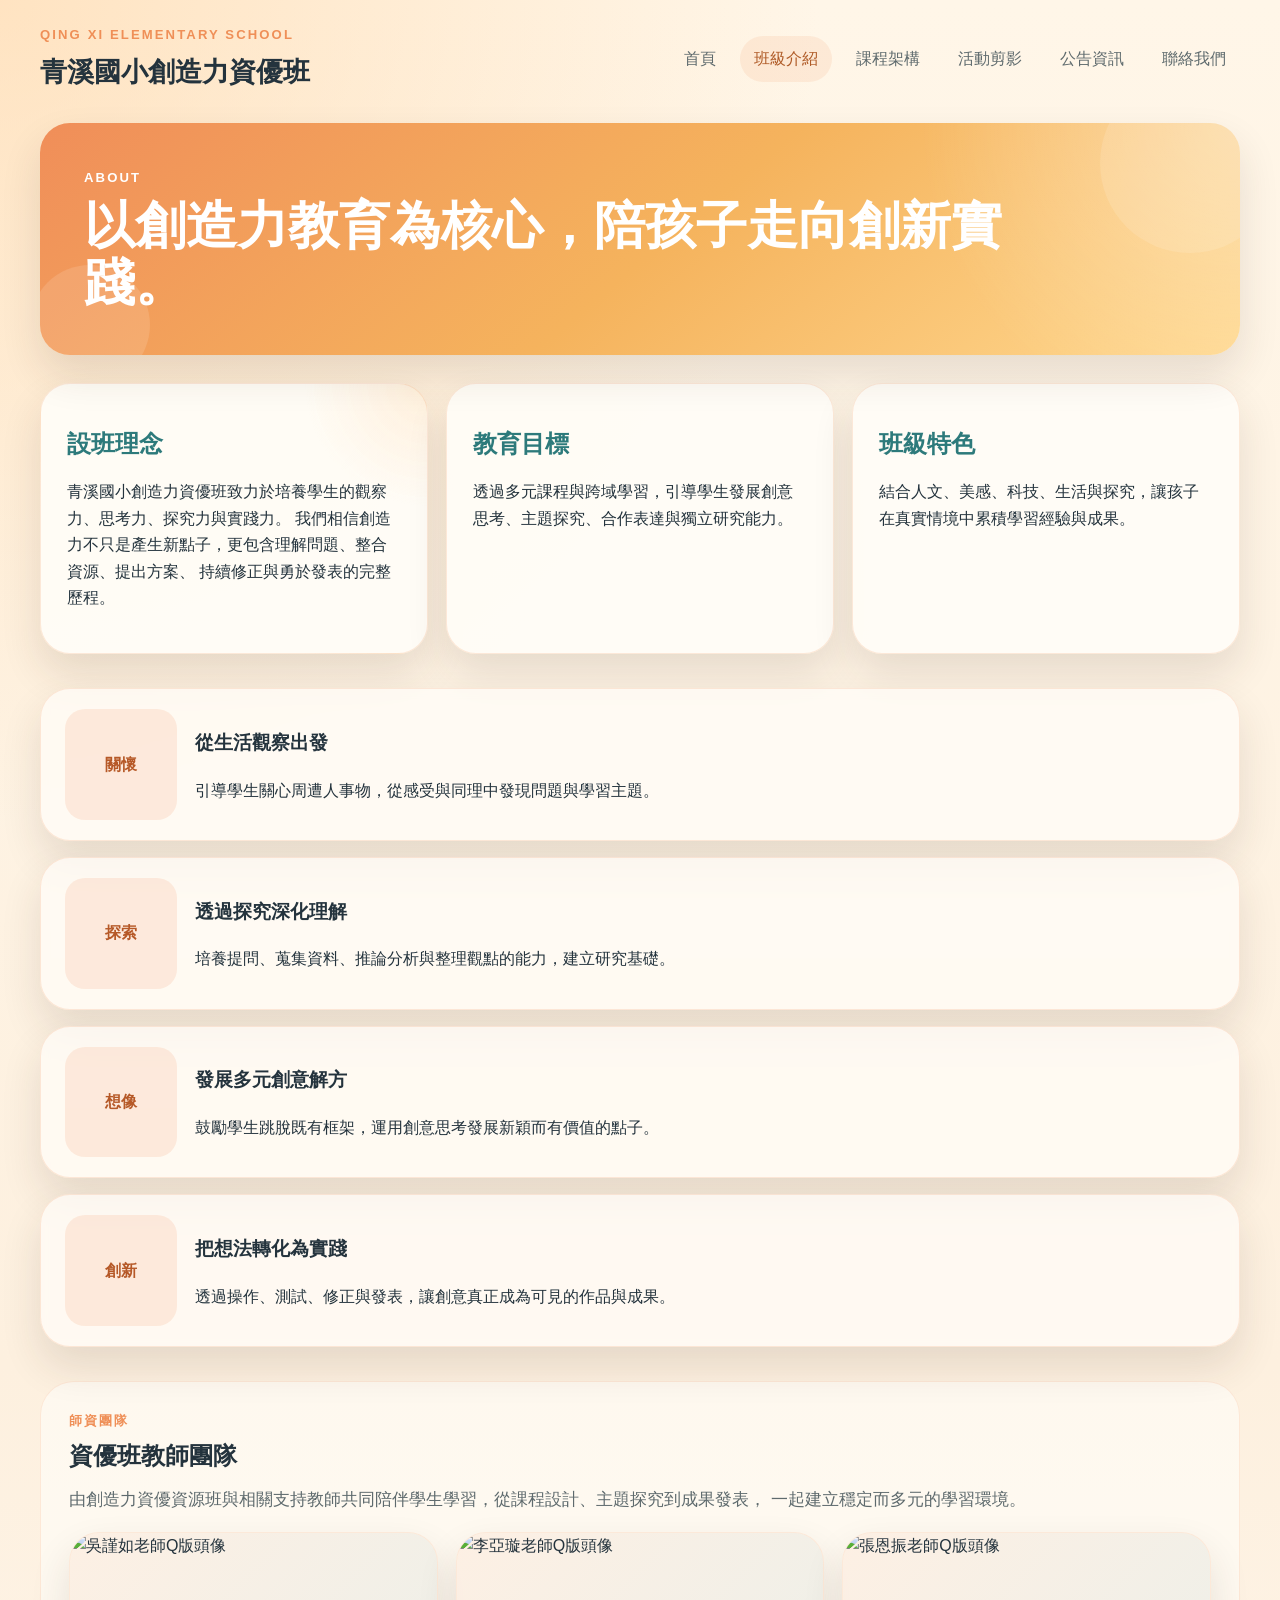
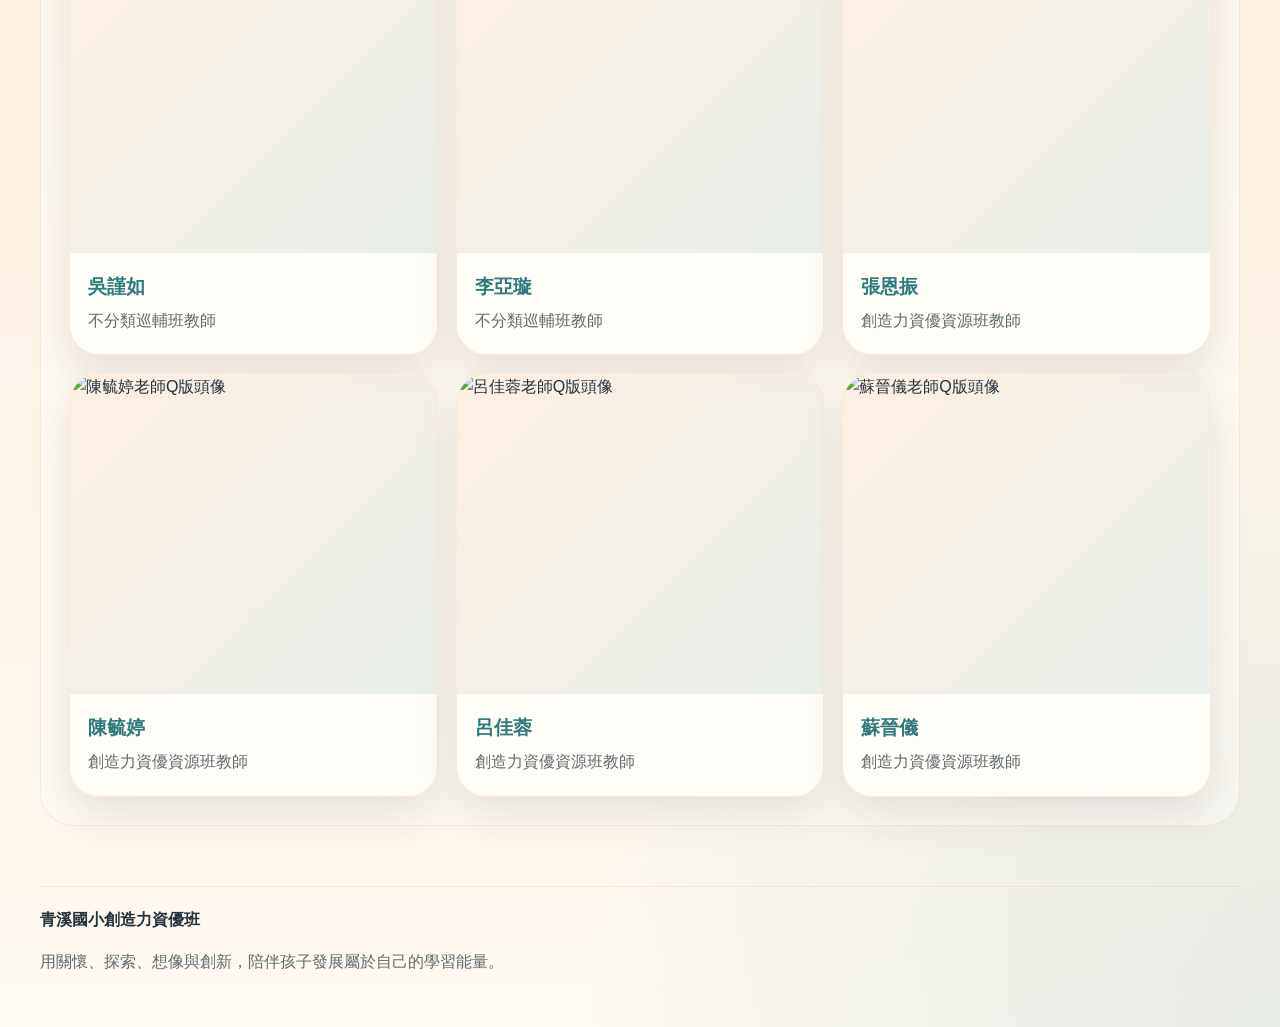
==== about.html @ 840fe89e "Add files via upload" ====
<!DOCTYPE html>
<html lang="zh-Hant">
<head>
  <meta charset="UTF-8">
  <meta name="viewport" content="width=device-width, initial-scale=1.0">
  <title>班級介紹｜青溪國小創造力資優班</title>
  <link rel="stylesheet" href="styles.css?v=20260423-font">
</head>
<body>
  <header class="site-header">
    <div class="brand-block">
      <p class="eyebrow">Qing Xi Elementary School</p>
      <a class="brand" href="index.html">青溪國小創造力資優班</a>
    </div>
    <nav class="site-nav">
      <a href="index.html">首頁</a>
      <a class="active" href="about.html">班級介紹</a>
      <a href="curriculum.html">課程架構</a>
      <a href="highlights.html">活動剪影</a>
      <a href="notices.html">公告資訊</a>
      <a href="contact.html">聯絡我們</a>
    </nav>
  </header>

  <main class="inner-page">
    <section class="page-hero">
      <p class="eyebrow">About</p>
      <h1>以創造力教育為核心，陪孩子走向創新實踐。</h1>
    </section>

    <section class="content-grid">
      <article class="content-card large">
        <h2>設班理念</h2>
        <p>
          青溪國小創造力資優班致力於培養學生的觀察力、思考力、探究力與實踐力。
          我們相信創造力不只是產生新點子，更包含理解問題、整合資源、提出方案、
          持續修正與勇於發表的完整歷程。
        </p>
      </article>
      <article class="content-card">
        <h2>教育目標</h2>
        <p>
          透過多元課程與跨域學習，引導學生發展創意思考、主題探究、合作表達與獨立研究能力。
        </p>
      </article>
      <article class="content-card">
        <h2>班級特色</h2>
        <p>
          結合人文、美感、科技、生活與探究，讓孩子在真實情境中累積學習經驗與成果。
        </p>
      </article>
    </section>

    <section class="timeline">
      <div class="timeline-item">
        <span>關懷</span>
        <div>
          <h3>從生活觀察出發</h3>
          <p>引導學生關心周遭人事物，從感受與同理中發現問題與學習主題。</p>
        </div>
      </div>
      <div class="timeline-item">
        <span>探索</span>
        <div>
          <h3>透過探究深化理解</h3>
          <p>培養提問、蒐集資料、推論分析與整理觀點的能力，建立研究基礎。</p>
        </div>
      </div>
      <div class="timeline-item">
        <span>想像</span>
        <div>
          <h3>發展多元創意解方</h3>
          <p>鼓勵學生跳脫既有框架，運用創意思考發展新穎而有價值的點子。</p>
        </div>
      </div>
      <div class="timeline-item">
        <span>創新</span>
        <div>
          <h3>把想法轉化為實踐</h3>
          <p>透過操作、測試、修正與發表，讓創意真正成為可見的作品與成果。</p>
        </div>
      </div>
    </section>

    <section class="section soft">
      <div class="section-head">
        <p class="eyebrow">師資團隊</p>
        <h2>資優班教師團隊</h2>
        <p class="body-text">
          由創造力資優資源班與相關支持教師共同陪伴學生學習，從課程設計、主題探究到成果發表，
          一起建立穩定而多元的學習環境。
        </p>
      </div>
      <div class="teacher-grid">
        <article class="teacher-card">
          <img class="teacher-photo q-photo" src="assets/wuQ-web.jpg" alt="吳謹如老師Q版頭像">
          <div class="teacher-body">
            <h3>吳謹如</h3>
            <p>不分類巡輔班教師</p>
          </div>
        </article>
        <article class="teacher-card">
          <img class="teacher-photo q-photo" src="assets/liQ-web.jpg" alt="李亞璇老師Q版頭像">
          <div class="teacher-body">
            <h3>李亞璇</h3>
            <p>不分類巡輔班教師</p>
          </div>
        </article>
        <article class="teacher-card">
          <img class="teacher-photo q-photo" src="assets/znQ-web.jpg" alt="張恩振老師Q版頭像">
          <div class="teacher-body">
            <h3>張恩振</h3>
            <p>創造力資優資源班教師</p>
          </div>
        </article>
        <article class="teacher-card">
          <img class="teacher-photo q-photo" src="assets/chenQ-web.jpg" alt="陳毓婷老師Q版頭像">
          <div class="teacher-body">
            <h3>陳毓婷</h3>
            <p>創造力資優資源班教師</p>
          </div>
        </article>
        <article class="teacher-card">
          <img class="teacher-photo q-photo" src="assets/luQ-web.jpg" alt="呂佳蓉老師Q版頭像">
          <div class="teacher-body">
            <h3>呂佳蓉</h3>
            <p>創造力資優資源班教師</p>
          </div>
        </article>
        <article class="teacher-card">
          <img class="teacher-photo q-photo" src="assets/suQ-web.jpg" alt="蘇晉儀老師Q版頭像">
          <div class="teacher-body">
            <h3>蘇晉儀</h3>
            <p>創造力資優資源班教師</p>
          </div>
        </article>
      </div>
    </section>
  </main>

  <footer class="site-footer">
    <div>
      <p class="footer-title">青溪國小創造力資優班</p>
      <p>用關懷、探索、想像與創新，陪伴孩子發展屬於自己的學習能量。</p>
    </div>
  </footer>
</body>
</html>
---- styles.css ----
:root {
  --bg: #f7f2e8;
  --paper: #fffdfa;
  --ink: #182028;
  --muted: #5d676d;
  --line: #d8cdbc;
  --gold: #c58a2e;
  --forest: #36563c;
  --navy: #24455e;
  --berry: #914c48;
  --mint: #dfeadf;
  --sand: #efe0c7;
  --shadow: 0 18px 50px rgba(33, 31, 28, 0.09);
  --radius: 24px;
}

* {
  box-sizing: border-box;
}

html {
  scroll-behavior: smooth;
}

body {
  margin: 0;
  color: var(--ink);
  background:
    radial-gradient(circle at top left, rgba(197, 138, 46, 0.18), transparent 30%),
    radial-gradient(circle at bottom right, rgba(54, 86, 60, 0.12), transparent 28%),
    linear-gradient(180deg, #f8f3eb 0%, #f4ede2 100%);
  font-family: "Microsoft JhengHei", "PingFang TC", sans-serif;
  line-height: 1.65;
}

a {
  color: inherit;
  text-decoration: none;
}

.site-header,
.site-footer,
main {
  width: min(1160px, calc(100% - 32px));
  margin: 0 auto;
}

.site-header {
  display: flex;
  justify-content: space-between;
  align-items: center;
  gap: 24px;
  padding: 22px 0 18px;
}

.brand-block {
  display: grid;
  gap: 4px;
}

.brand {
  font-family: "Microsoft JhengHei", "PingFang TC", sans-serif;
  font-size: 1.55rem;
  font-weight: 700;
  letter-spacing: 0.02em;
}

.eyebrow {
  margin: 0;
  font-size: 0.82rem;
  letter-spacing: 0.2em;
  text-transform: uppercase;
  color: var(--gold);
}

.site-nav {
  display: flex;
  flex-wrap: wrap;
  justify-content: flex-end;
  gap: 10px;
}

.site-nav a {
  padding: 10px 14px;
  border-radius: 999px;
  color: var(--muted);
  font-size: 0.95rem;
}

.site-nav a.active,
.site-nav a:hover {
  background: rgba(36, 69, 94, 0.08);
  color: var(--navy);
}

.hero,
.section,
.page-hero,
.content-grid,
.timeline,
.contact-grid,
.notice-board {
  margin-bottom: 34px;
}

.hero {
  display: grid;
  grid-template-columns: 1.15fr 0.85fr;
  gap: 26px;
  align-items: stretch;
  padding: 22px 0 6px;
}

.hero-copy,
.hero-panel,
.content-card,
.feature-card,
.track-card,
.gallery-card,
.notice-card {
  background: var(--paper);
  border: 1px solid rgba(216, 205, 188, 0.65);
  border-radius: var(--radius);
  box-shadow: var(--shadow);
}

.hero-copy {
  padding: 48px;
}

.hero-copy h1,
.page-hero h1,
.section-head h2 {
  margin: 10px 0 14px;
  font-family: "Microsoft JhengHei", "PingFang TC", sans-serif;
  line-height: 1.15;
}

.hero-copy h1 {
  font-size: clamp(2.2rem, 5vw, 4.2rem);
}

.hero-text,
.body-text {
  color: var(--muted);
  font-size: 1.04rem;
}

.hero-actions {
  display: flex;
  flex-wrap: wrap;
  gap: 14px;
  margin-top: 28px;
}

.button {
  display: inline-flex;
  align-items: center;
  justify-content: center;
  min-width: 170px;
  padding: 12px 18px;
  border-radius: 999px;
  font-weight: 700;
}

.button.primary {
  background: var(--navy);
  color: white;
}

.button.secondary {
  border: 1px solid var(--line);
  color: var(--forest);
}

.hero-panel {
  position: relative;
  overflow: hidden;
  padding: 28px;
  background:
    linear-gradient(145deg, rgba(36, 69, 94, 0.98), rgba(47, 85, 70, 0.95));
  color: white;
}

.panel-badge {
  display: inline-flex;
  padding: 8px 12px;
  border-radius: 999px;
  background: rgba(255, 255, 255, 0.12);
  font-size: 0.88rem;
}

.pillar-grid {
  display: grid;
  grid-template-columns: repeat(2, minmax(0, 1fr));
  gap: 14px;
  margin-top: 24px;
}

.pillar-grid article {
  padding: 18px;
  border-radius: 20px;
  background: rgba(255, 255, 255, 0.08);
  backdrop-filter: blur(4px);
}

.hero-alt {
  padding: 0;
}

.hero-kicker {
  margin: 0;
  font-size: 0.95rem;
  color: var(--forest);
  letter-spacing: 0.08em;
}

.hero-a {
  grid-template-columns: 1.1fr 0.9fr;
}

.hero-a-copy,
.hero-a-side {
  background: var(--paper);
  border: 1px solid rgba(216, 205, 188, 0.65);
  border-radius: var(--radius);
  box-shadow: var(--shadow);
}

.hero-a-copy {
  padding: 52px;
}

.hero-a-side {
  padding: 24px;
  display: grid;
  gap: 18px;
  background:
    radial-gradient(circle at top right, rgba(197, 138, 46, 0.2), transparent 28%),
    linear-gradient(160deg, #f8f0e4, #fffdfa);
}

.hero-stat {
  padding: 20px 22px;
  border-radius: 22px;
  background: rgba(36, 69, 94, 0.06);
}

.hero-stat span {
  display: block;
  color: var(--muted);
  margin-bottom: 8px;
}

.hero-stat strong {
  font-size: 1.25rem;
  color: var(--navy);
}

.hero-mini-grid {
  display: grid;
  grid-template-columns: 1fr 1fr;
  gap: 14px;
}

.hero-mini-card {
  margin: 0;
  overflow: hidden;
  border-radius: 20px;
  background: white;
  border: 1px solid rgba(216, 205, 188, 0.72);
}

.hero-mini-card img {
  width: 100%;
  height: 220px;
  object-fit: cover;
  display: block;
}

.hero-mini-card figcaption {
  padding: 12px 14px 14px;
  color: var(--muted);
}

.hero-b {
  position: relative;
  grid-template-columns: 1fr;
  min-height: 560px;
  overflow: hidden;
  border-radius: 32px;
  box-shadow: var(--shadow);
}

.hero-b-image img {
  width: 100%;
  height: 560px;
  object-fit: cover;
  display: block;
  filter: saturate(0.92);
}

.hero-b-overlay {
  position: absolute;
  inset: 0;
  padding: 52px;
  display: flex;
  flex-direction: column;
  justify-content: flex-end;
  color: white;
  background:
    linear-gradient(180deg, rgba(18, 28, 34, 0.14), rgba(18, 28, 34, 0.76)),
    linear-gradient(120deg, rgba(36, 69, 94, 0.18), rgba(145, 76, 72, 0.2));
}

.hero-b-overlay .hero-kicker,
.hero-b-overlay .eyebrow,
.hero-b-overlay .hero-text {
  color: rgba(255, 247, 232, 0.94);
}

.hero-b-overlay h1 {
  max-width: 760px;
  margin: 8px 0 14px;
  font-size: clamp(2.3rem, 5vw, 4.3rem);
  line-height: 1.08;
}

.hero-title {
  max-width: 760px;
}

.hero-desc {
  max-width: 660px;
  margin: 0 0 22px;
  font-size: 1.08rem;
  line-height: 1.8;
  color: rgba(255, 247, 232, 0.94);
}

.btn-primary,
.btn-secondary {
  display: inline-flex;
  align-items: center;
  justify-content: center;
  min-width: 176px;
  padding: 12px 20px;
  border-radius: 999px;
  font-weight: 700;
  transition: transform 0.18s ease, box-shadow 0.18s ease, background 0.18s ease;
}

.btn-primary {
  background: #fff6e8;
  color: var(--navy);
  box-shadow: 0 12px 26px rgba(12, 22, 28, 0.18);
}

.btn-secondary {
  background: rgba(255, 255, 255, 0.14);
  color: white;
  border: 1px solid rgba(255, 255, 255, 0.28);
}

.btn-primary:hover,
.btn-secondary:hover {
  transform: translateY(-2px);
}

.latest-section {
  margin-bottom: 34px;
  padding: 30px 0 6px;
}

.section-header {
  margin-bottom: 18px;
}

.section-header h2 {
  margin: 10px 0 10px;
  font-family: "Microsoft JhengHei", "PingFang TC", sans-serif;
  font-size: clamp(1.9rem, 3vw, 3rem);
  line-height: 1.14;
}

.section-header p {
  margin: 0;
  max-width: 680px;
  color: var(--muted);
}

.badge {
  display: inline-flex;
  align-items: center;
  padding: 7px 12px;
  border-radius: 999px;
  background: rgba(36, 69, 94, 0.08);
  color: var(--navy);
  font-size: 0.78rem;
  letter-spacing: 0.16em;
  font-weight: 700;
}

.event-banner {
  margin-bottom: 34px;
}

.banner-content {
  padding: 28px 30px;
  border-radius: 28px;
  background:
    radial-gradient(circle at top right, rgba(255, 227, 176, 0.24), transparent 26%),
    linear-gradient(145deg, rgba(36, 69, 94, 0.96), rgba(58, 97, 73, 0.94));
  color: white;
  box-shadow: var(--shadow);
}

.banner-content h3 {
  margin: 0 0 8px;
  font-size: 1.6rem;
}

.banner-content p {
  margin: 0 0 18px;
  color: rgba(255, 247, 232, 0.92);
}

.footer-content {
  display: flex;
  width: 100%;
  justify-content: space-between;
  align-items: center;
  gap: 16px;
}

.footer-links {
  display: flex;
  gap: 12px;
}

.hero-c {
  grid-template-columns: 1.02fr 0.98fr;
  gap: 18px;
}

.hero-c-copy {
  padding: 54px 48px;
  border-radius: 30px;
  color: white;
  background:
    radial-gradient(circle at top left, rgba(255, 227, 176, 0.22), transparent 28%),
    linear-gradient(145deg, #24455e, #355f47 55%, #8a5a4a);
  box-shadow: var(--shadow);
}

.hero-c-copy .hero-kicker,
.hero-c-copy .eyebrow,
.hero-c-copy .hero-text {
  color: rgba(255, 243, 221, 0.94);
}

.hero-c-copy h1 {
  margin: 12px 0 14px;
  font-size: clamp(2.4rem, 5vw, 4.6rem);
  line-height: 1.04;
}

.hero-c-stack {
  display: grid;
  gap: 16px;
}

.hero-c-stack article {
  padding: 24px 24px 26px;
  border-radius: 26px;
  background: var(--paper);
  border: 1px solid rgba(216, 205, 188, 0.7);
  box-shadow: var(--shadow);
}

.hero-c-stack span {
  display: inline-flex;
  width: 44px;
  height: 44px;
  align-items: center;
  justify-content: center;
  border-radius: 14px;
  background: var(--sand);
  color: var(--berry);
  font-weight: 700;
}

.hero-c-stack h2 {
  margin: 16px 0 8px;
  font-size: 1.45rem;
}

.hero-c-stack p {
  margin: 0;
  color: var(--muted);
}

.pillar-grid h2 {
  margin: 0 0 8px;
  font-size: 1.15rem;
}

.section {
  padding: 8px 0;
}

.section.soft {
  padding: 28px;
  border-radius: 28px;
  background: rgba(255, 253, 250, 0.74);
  border: 1px solid rgba(216, 205, 188, 0.6);
}

.section-head {
  margin-bottom: 18px;
}

.feature-grid,
.track-grid,
.gallery-grid,
.content-grid,
.contact-grid,
.photo-grid {
  display: grid;
  gap: 18px;
}

.feature-grid {
  grid-template-columns: repeat(4, minmax(0, 1fr));
}

.feature-card,
.gallery-card {
  padding: 24px;
}

.feature-card span {
  display: inline-flex;
  width: 42px;
  height: 42px;
  align-items: center;
  justify-content: center;
  border-radius: 50%;
  background: var(--sand);
  color: var(--berry);
  font-weight: 700;
}

.feature-card h3,
.track-card h2,
.gallery-card h2,
.content-card h2,
.notice-card h2,
.notice-card h3 {
  margin: 14px 0 10px;
}

.track-grid {
  grid-template-columns: repeat(2, minmax(0, 1fr));
}

.photo-grid {
  grid-template-columns: repeat(3, minmax(0, 1fr));
}

.photo-grid-single {
  grid-template-columns: 1fr;
}

.photo-grid.two-up {
  grid-template-columns: repeat(2, minmax(0, 1fr));
  margin-top: 18px;
}

.track-card {
  padding: 26px;
}

.track-card.warm {
  background: linear-gradient(160deg, #fff3e2, #fffaf2);
}

.track-card.deep {
  background: linear-gradient(160deg, #e6f1f8, #fbfdff);
}

.track-card.earth {
  background: linear-gradient(160deg, #edf5ea, #fffef8);
}

.track-card.bright {
  background: linear-gradient(160deg, #fff6eb, #fffdf8);
}

.track-card.soft-green {
  background: linear-gradient(160deg, #e5f0e6, #fbfdfb);
}

.track-card.soft-red {
  background: linear-gradient(160deg, #faece9, #fffdfc);
}

.split {
  display: grid;
  grid-template-columns: 1fr 0.95fr;
  gap: 22px;
  align-items: start;
}

.notice-stack,
.notice-board {
  display: grid;
  gap: 16px;
}

.notice-card {
  padding: 22px;
}

.photo-card {
  margin: 0;
  overflow: hidden;
  border-radius: 24px;
  background: var(--paper);
  border: 1px solid rgba(216, 205, 188, 0.65);
  box-shadow: var(--shadow);
}

.photo-card.large {
  grid-column: span 2;
}

.featured-photo {
  grid-column: span 1;
}

.featured-photo-image {
  object-fit: contain !important;
  object-position: center center !important;
  background: #fff;
}

.photo-card img {
  display: block;
  width: 100%;
  height: 280px;
  object-fit: cover;
}

.photo-card.large img {
  height: 360px;
}

.diagram-card {
  padding: 16px;
}

.diagram-card img.diagram-image,
.diagram-card.large img.diagram-image {
  width: 100%;
  height: auto;
  max-height: none;
  object-fit: contain;
  border-radius: 16px;
  background: #fff;
}

.diagram-card figcaption {
  padding: 12px 4px 0;
}

.diagram-focus {
  max-width: 980px;
  margin: 0 auto;
}

.photo-card figcaption {
  padding: 14px 16px 16px;
  color: var(--muted);
  font-size: 0.95rem;
}

.grade-section + .grade-section {
  margin-top: 28px;
}

.grade-head {
  margin-bottom: 16px;
}

.grade-head h3 {
  margin: 0 0 6px;
  font-size: 1.35rem;
}

.grade-head p {
  margin: 0;
  color: var(--muted);
}

.media-card {
  display: grid;
  grid-template-columns: 1fr;
  gap: 1.25rem;
  margin-top: 2rem;
  padding: 1.5rem;
  border-radius: 24px;
  background: rgba(255, 255, 255, 0.82);
  border: 1px solid rgba(216, 205, 188, 0.72);
  box-shadow: var(--shadow);
}

.media-card h3 {
  margin: 0.25rem 0 0.75rem;
}

.media-card p {
  margin: 0;
  color: var(--muted);
  line-height: 1.8;
}

.promo-video {
  width: 100%;
  border-radius: 18px;
  background: #000;
  box-shadow: 0 14px 30px rgba(17, 24, 12, 0.18);
}

.notice-date {
  margin: 0;
  color: var(--gold);
  font-size: 0.84rem;
  letter-spacing: 0.08em;
}

.inner-page {
  padding: 10px 0 22px;
}

.page-hero {
  padding: 36px;
  border-radius: 28px;
  background:
    linear-gradient(135deg, rgba(36, 69, 94, 0.92), rgba(145, 76, 72, 0.88));
  color: white;
  box-shadow: var(--shadow);
}

.page-hero .eyebrow {
  color: rgba(255, 236, 199, 0.9);
}

.page-hero h1 {
  font-size: clamp(2rem, 4vw, 3.3rem);
  margin-bottom: 0;
}

.content-grid {
  grid-template-columns: 1.2fr 1fr 1fr;
}

.content-card {
  padding: 28px;
}

.content-card.large {
  grid-column: span 2;
}

.timeline {
  display: grid;
  gap: 16px;
}

.timeline-item {
  display: grid;
  grid-template-columns: 112px 1fr;
  gap: 18px;
  padding: 20px 24px;
  border-radius: 24px;
  background: rgba(255, 253, 250, 0.78);
  border: 1px solid rgba(216, 205, 188, 0.7);
}

.timeline-item span {
  display: inline-flex;
  align-items: center;
  justify-content: center;
  border-radius: 18px;
  background: var(--navy);
  color: white;
  font-weight: 700;
  min-height: 72px;
}

.contact-grid {
  grid-template-columns: 1.15fr 1fr 1fr;
}

.contact-number {
  font-size: 1.7rem;
  font-weight: 700;
  color: var(--navy);
}

.teacher-grid {
  display: grid;
  grid-template-columns: repeat(3, minmax(0, 1fr));
  gap: 22px;
}

.teacher-card {
  overflow: hidden;
  border-radius: 24px;
  background: rgba(255, 253, 250, 0.88);
  border: 1px solid rgba(216, 205, 188, 0.72);
  box-shadow: var(--shadow);
}

.teacher-photo {
  display: block;
  width: 100%;
  height: 320px;
  object-fit: contain;
  object-position: center center;
  background: linear-gradient(135deg, rgba(36, 69, 94, 0.08), rgba(145, 76, 72, 0.08));
}

.teacher-photo.placeholder {
  display: flex;
  align-items: center;
  justify-content: center;
  color: var(--muted);
  font-weight: 700;
  letter-spacing: 0.08em;
}

.teacher-body {
  padding: 18px 18px 20px;
}

.teacher-body h3 {
  margin: 0 0 6px;
  font-size: 1.18rem;
}

.teacher-body p {
  margin: 0;
  color: var(--muted);
}

.teacher-avatar {
  position: relative;
  display: grid;
  place-items: center;
  height: 260px;
  overflow: hidden;
  background:
    radial-gradient(circle at 50% 48%, #ffe6c7 0 52px, transparent 54px),
    radial-gradient(circle at 50% 84%, rgba(45, 122, 123, 0.9) 0 82px, transparent 84px),
    linear-gradient(145deg, rgba(255, 215, 168, 0.55), rgba(255, 253, 248, 0.92));
}

.teacher-avatar::before {
  content: "";
  position: absolute;
  width: 120px;
  height: 78px;
  top: 74px;
  border-radius: 55px 55px 36px 36px;
  background: #3d332c;
  box-shadow:
    -34px 30px 0 -12px #3d332c,
    34px 30px 0 -12px #3d332c;
}

.teacher-avatar::after {
  content: "";
  position: absolute;
  width: 76px;
  height: 76px;
  top: 96px;
  border-radius: 50%;
  background:
    radial-gradient(circle at 30% 42%, #2c2824 0 4px, transparent 5px),
    radial-gradient(circle at 70% 42%, #2c2824 0 4px, transparent 5px),
    radial-gradient(ellipse at 50% 68%, #d97b63 0 8px, transparent 9px),
    #ffe6c7;
  z-index: 1;
}

.teacher-avatar span {
  position: relative;
  z-index: 2;
  margin-top: 120px;
  width: 64px;
  height: 64px;
  display: grid;
  place-items: center;
  border-radius: 50%;
  background: rgba(255, 255, 255, 0.9);
  color: #b65928;
  font-size: 1.6rem;
  font-weight: 900;
  box-shadow: 0 10px 24px rgba(55, 45, 32, 0.12);
}

.teacher-avatar.avatar-a { background-color: #fff3df; }
.teacher-avatar.avatar-b { background-color: #eaf7f1; }
.teacher-avatar.avatar-c { background-color: #fff0ef; }
.teacher-avatar.avatar-d { background-color: #f0f5ff; }
.teacher-avatar.avatar-e { background-color: #fff7d9; }
.teacher-avatar.avatar-f { background-color: #eef8e9; }

.site-footer {
  display: flex;
  justify-content: space-between;
  gap: 20px;
  padding: 20px 0 36px;
  color: var(--muted);
}

.footer-title {
  margin: 0 0 6px;
  color: var(--ink);
  font-weight: 700;
}

@media (max-width: 960px) {
  .hero,
  .split,
  .content-grid,
  .contact-grid,
  .teacher-grid,
  .feature-grid,
  .track-grid,
  .photo-grid {
    grid-template-columns: 1fr;
  }

  .content-card.large {
    grid-column: auto;
  }

  .photo-card.large {
    grid-column: auto;
  }

  .site-header,
  .site-footer {
    flex-direction: column;
    align-items: flex-start;
  }

  .site-nav {
    justify-content: flex-start;
  }

  .hero-b {
    min-height: auto;
  }

  .hero-b-image img {
    height: 420px;
  }

  .hero-b-overlay {
    position: static;
    border-radius: 0 0 32px 32px;
  }
}

@media (max-width: 640px) {
  .hero-copy,
  .hero-panel,
  .page-hero,
  .content-card,
  .feature-card,
  .track-card,
  .gallery-card,
  .notice-card {
    padding: 22px;
  }

  .pillar-grid {
    grid-template-columns: 1fr;
  }

  .timeline-item {
    grid-template-columns: 1fr;
  }

  .timeline-item span {
    min-height: auto;
    padding: 10px 14px;
  }
}

/* B homepage visual language applied across inner pages */
:root {
  --bg: #fff7ec;
  --paper: #fffdf8;
  --ink: #24333d;
  --muted: #5e6a6d;
  --line: rgba(239, 143, 87, 0.22);
  --gold: #ef8f57;
  --forest: #2d7a7b;
  --navy: #2d7a7b;
  --berry: #b65928;
  --mint: #eaf5ef;
  --sand: #ffe2bd;
  --shadow: 0 20px 40px rgba(55, 45, 32, 0.12);
  --radius: 30px;
}

body {
  background:
    radial-gradient(circle at top left, rgba(255, 215, 168, 0.6), transparent 28%),
    radial-gradient(circle at bottom right, rgba(45, 122, 123, 0.12), transparent 24%),
    linear-gradient(180deg, #fff6e8, #fdf0df 52%, #fffaf2);
  font-family: "Microsoft JhengHei", "PingFang TC", sans-serif;
}

.brand,
.hero-copy h1,
.page-hero h1,
.section-head h2 {
  font-family: "Microsoft JhengHei", "PingFang TC", sans-serif;
}

.site-header {
  padding: 24px 0 18px;
}

.brand {
  font-size: 1.7rem;
  font-weight: 800;
}

.eyebrow {
  color: var(--gold);
  letter-spacing: 0.16em;
  font-weight: 700;
}

.site-nav a {
  border-radius: 999px;
  color: var(--muted);
}

.site-nav a.active,
.site-nav a:hover {
  background: rgba(239, 143, 87, 0.12);
  color: #af5a26;
}

.page-hero {
  position: relative;
  overflow: hidden;
  padding: 44px;
  border-radius: 36px;
  background:
    radial-gradient(circle at top right, rgba(255, 255, 255, 0.34), transparent 26%),
    linear-gradient(140deg, #f08e59, #f5b35d 52%, #ffd88f);
  color: #fff;
  box-shadow: var(--shadow);
}

.page-hero::before,
.page-hero::after {
  content: "";
  position: absolute;
  border-radius: 50%;
  background: rgba(255, 255, 255, 0.12);
  pointer-events: none;
}

.page-hero::before {
  width: 180px;
  height: 180px;
  top: -50px;
  right: -40px;
}

.page-hero::after {
  width: 120px;
  height: 120px;
  bottom: -30px;
  left: -10px;
}

.page-hero .eyebrow,
.page-hero h1,
.page-hero p {
  color: #fff;
}

.page-hero h1 {
  margin: 10px 0 0;
  max-width: 900px;
  font-size: clamp(2.1rem, 4vw, 4rem);
  line-height: 1.1;
}

.content-card,
.feature-card,
.track-card,
.gallery-card,
.notice-card,
.photo-card,
.timeline-item,
.teacher-card {
  background: rgba(255, 253, 248, 0.9);
  border: 1px solid rgba(239, 143, 87, 0.18);
  border-radius: 28px;
  box-shadow: var(--shadow);
}

.content-card h2,
.feature-card h3,
.track-card h3,
.notice-card h2,
.notice-card h3,
.teacher-body h3,
.grade-head h3,
.contact-number {
  color: var(--forest);
}

.feature-card span,
.timeline-item span {
  background: rgba(239, 143, 87, 0.15);
  color: #b65928;
}

.section.soft {
  background: rgba(255, 253, 248, 0.62);
  border: 1px solid rgba(239, 143, 87, 0.16);
  border-radius: 34px;
}

.track-card.warm,
.track-card.deep,
.track-card.earth,
.track-card.bright,
.banner-content,
.quote-card {
  background: linear-gradient(160deg, #2d7a7b, #5b9b84);
  color: #fff;
}

.track-card.warm p,
.track-card.deep p,
.track-card.earth p,
.track-card.bright p,
.banner-content p,
.quote-card p {
  color: rgba(255, 255, 255, 0.9);
}

.photo-card img {
  filter: saturate(1.02) contrast(1.02);
}

.photo-card figcaption {
  background: #fffdf8;
}

.teacher-photo {
  background: linear-gradient(135deg, rgba(239, 143, 87, 0.12), rgba(45, 122, 123, 0.1));
}

.site-footer {
  color: var(--muted);
}

@media (max-width: 640px) {
  .page-hero {
    padding: 30px 24px;
  }
}

/* Stronger alignment with the finalized B homepage */
.site-header,
.site-footer,
main {
  width: min(1200px, calc(100% - 30px));
}

.site-header {
  align-items: center;
  gap: 24px;
}

.site-nav {
  gap: 10px;
}

.site-nav a {
  padding: 10px 14px;
  font-size: 1rem;
}

.inner-page {
  padding-top: 10px;
}

.page-hero,
.content-card,
.feature-card,
.notice-card,
.teacher-card,
.timeline-item,
.photo-card,
.diagram-card {
  border-radius: 30px;
}

.page-hero {
  margin-bottom: 28px;
}

.page-hero h1 {
  max-width: 980px;
  font-weight: 800;
}

.content-grid,
.contact-grid,
.notice-board,
.feature-grid,
.teacher-grid,
.photo-grid,
.track-grid {
  gap: 18px;
}

.content-card,
.feature-card,
.notice-card {
  padding: 26px;
}

.content-card.large {
  background:
    radial-gradient(circle at top right, rgba(255, 215, 168, 0.34), transparent 26%),
    rgba(255, 253, 248, 0.92);
}

.timeline-item {
  background: rgba(255, 253, 248, 0.74);
  backdrop-filter: blur(4px);
}

.timeline-item span {
  border-radius: 20px;
  min-height: 76px;
}

.section-head h2 {
  color: var(--ink);
  font-weight: 800;
}

.grade-section {
  margin-top: 26px;
}

.grade-head h3 {
  font-size: 1.55rem;
}

.photo-card {
  background: #fffdf8;
}

.photo-card img {
  border-radius: 0;
}

.photo-card figcaption {
  padding: 16px 18px 18px;
  color: var(--muted);
}

.diagram-card {
  padding: 12px;
}

.diagram-image {
  border-radius: 22px;
}

.notice-date {
  color: #b65928;
  font-weight: 800;
}

.notice-board .notice-card:first-child,
.contact-grid .content-card.large {
  background:
    radial-gradient(circle at top right, rgba(255, 255, 255, 0.28), transparent 26%),
    linear-gradient(140deg, #f08e59, #f5b35d 52%, #ffd88f);
  color: #fff;
}

.notice-board .notice-card:first-child h2,
.notice-board .notice-card:first-child p,
.notice-board .notice-card:first-child .notice-date,
.contact-grid .content-card.large h2,
.contact-grid .content-card.large p,
.contact-grid .content-card.large .contact-number {
  color: #fff;
}

.site-footer {
  border-top: 1px solid rgba(239, 143, 87, 0.18);
  margin-top: 4px;
}

/* Keep the about intro cards filling one row on desktop */
@media (min-width: 980px) {
  .content-grid {
    grid-template-columns: repeat(3, minmax(0, 1fr));
  }

  .content-card.large {
    grid-column: auto;
  }
}

/* Fill activity photo sections more evenly */
.grade-section .photo-grid {
  grid-template-columns: repeat(auto-fit, minmax(260px, 1fr));
}

.grade-section .photo-card.large {
  grid-column: auto;
}

.grade-section .photo-card img,
.grade-section .photo-card.large img {
  height: 300px;
}

/* Let single-photo sections use the full available width */
.section > .photo-grid:has(.photo-card:only-child) {
  grid-template-columns: 1fr;
}

.section > .photo-grid:has(.photo-card:only-child) .photo-card.large {
  grid-column: auto;
}

.section > .photo-grid:has(.photo-card:only-child) .photo-card img {
  height: min(520px, 58vw);
}

@media (min-width: 980px) {
  .grade-section .photo-grid {
    grid-template-columns: repeat(2, minmax(0, 1fr));
  }

.grade-section .photo-grid:has(.photo-card:nth-child(3):last-child) {
    grid-template-columns: repeat(3, minmax(0, 1fr));
  }
}

/* Final typography lock: keep every visible text in Microsoft JhengHei */
body,
button,
input,
textarea,
select,
.brand,
.eyebrow,
.site-nav a,
h1,
h2,
h3,
h4,
p,
a,
span,
figcaption,
li {
  font-family: "Microsoft JhengHei", "PingFang TC", sans-serif !important;
}

.brand {
  font-weight: 800;
  letter-spacing: 0;
}

.page-hero h1,
.section-head h2,
.grade-head h3,
.content-card h2,
.feature-card h3,
.notice-card h2,
.notice-card h3 {
  font-family: "Microsoft JhengHei", "PingFang TC", sans-serif !important;
  font-weight: 800 !important;
  letter-spacing: 0 !important;
}
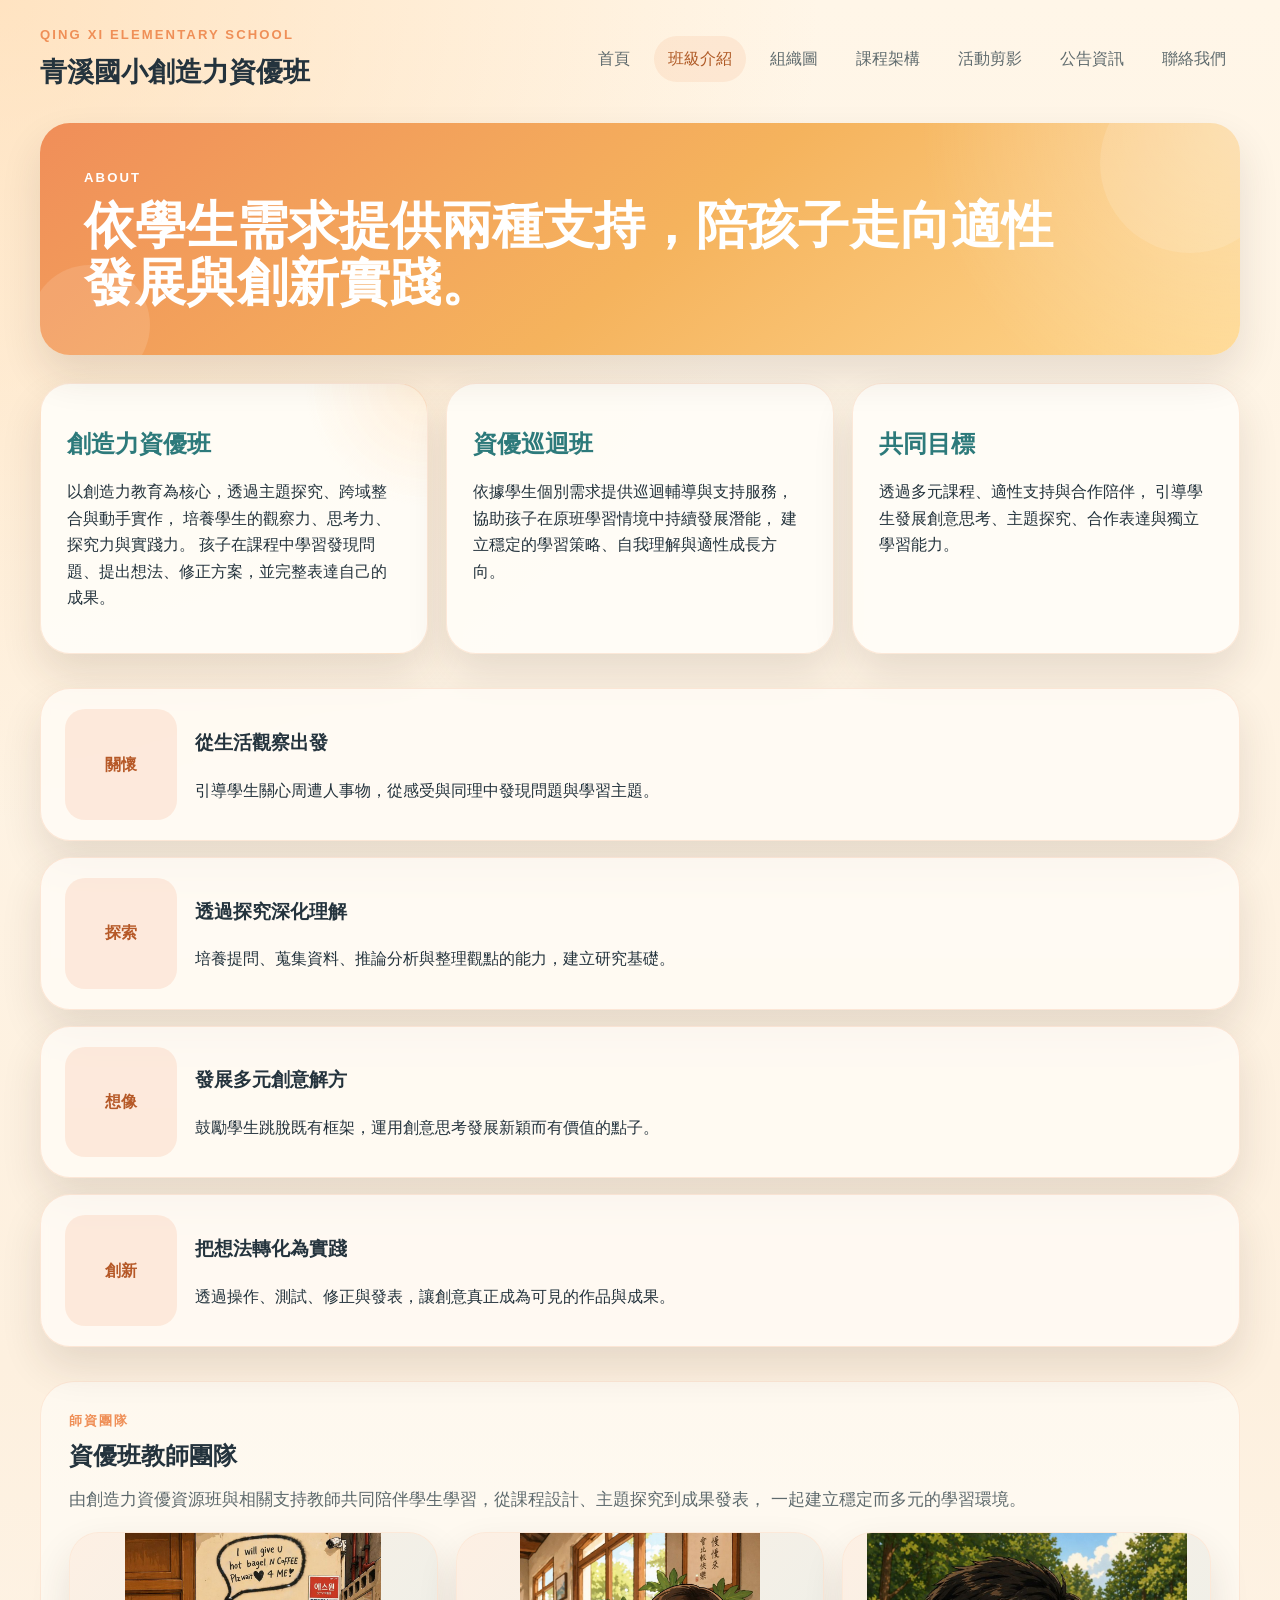
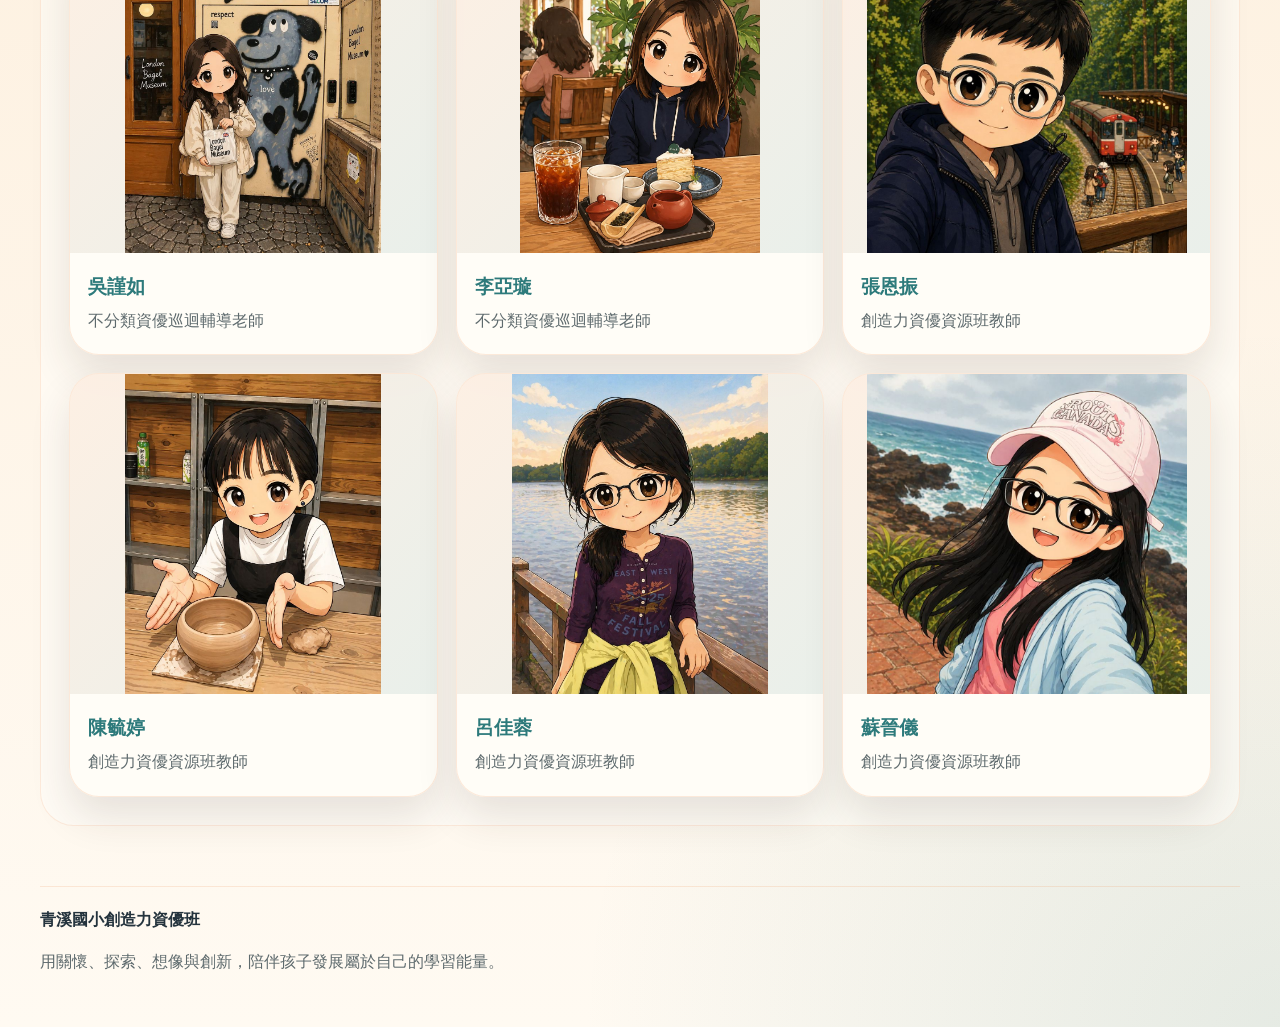
==== commit 9a5ef1a9: "Add files via upload" ====
--- a/about.html
+++ b/about.html
@@ -15,6 +15,7 @@
     <nav class="site-nav">
       <a href="index.html">首頁</a>
       <a class="active" href="about.html">班級介紹</a>
+      <a href="organization.html">組織圖</a>
       <a href="curriculum.html">課程架構</a>
       <a href="highlights.html">活動剪影</a>
       <a href="notices.html">公告資訊</a>
@@ -25,28 +26,31 @@
   <main class="inner-page">
     <section class="page-hero">
       <p class="eyebrow">About</p>
-      <h1>以創造力教育為核心，陪孩子走向創新實踐。</h1>
+      <h1>依學生需求提供兩種支持，陪孩子走向適性發展與創新實踐。</h1>
     </section>
 
     <section class="content-grid">
       <article class="content-card large">
-        <h2>設班理念</h2>
+        <h2>創造力資優班</h2>
         <p>
-          青溪國小創造力資優班致力於培養學生的觀察力、思考力、探究力與實踐力。
-          我們相信創造力不只是產生新點子，更包含理解問題、整合資源、提出方案、
-          持續修正與勇於發表的完整歷程。
+          以創造力教育為核心，透過主題探究、跨域整合與動手實作，
+          培養學生的觀察力、思考力、探究力與實踐力。
+          孩子在課程中學習發現問題、提出想法、修正方案，並完整表達自己的成果。
         </p>
       </article>
       <article class="content-card">
-        <h2>教育目標</h2>
+        <h2>資優巡迴班</h2>
         <p>
-          透過多元課程與跨域學習，引導學生發展創意思考、主題探究、合作表達與獨立研究能力。
+          依據學生個別需求提供巡迴輔導與支持服務，
+          協助孩子在原班學習情境中持續發展潛能，
+          建立穩定的學習策略、自我理解與適性成長方向。
         </p>
       </article>
       <article class="content-card">
-        <h2>班級特色</h2>
+        <h2>共同目標</h2>
         <p>
-          結合人文、美感、科技、生活與探究，讓孩子在真實情境中累積學習經驗與成果。
+          透過多元課程、適性支持與合作陪伴，
+          引導學生發展創意思考、主題探究、合作表達與獨立學習能力。
         </p>
       </article>
     </section>
@@ -96,14 +100,14 @@
           <img class="teacher-photo q-photo" src="assets/wuQ-web.jpg" alt="吳謹如老師Q版頭像">
           <div class="teacher-body">
             <h3>吳謹如</h3>
-            <p>不分類巡輔班教師</p>
+            <p>不分類資優巡迴輔導老師</p>
           </div>
         </article>
         <article class="teacher-card">
           <img class="teacher-photo q-photo" src="assets/liQ-web.jpg" alt="李亞璇老師Q版頭像">
           <div class="teacher-body">
             <h3>李亞璇</h3>
-            <p>不分類巡輔班教師</p>
+            <p>不分類資優巡迴輔導老師</p>
           </div>
         </article>
         <article class="teacher-card">
--- a/styles.css
+++ b/styles.css
@@ -1,1411 +1,1552 @@
-:root {
-  --bg: #f7f2e8;
-  --paper: #fffdfa;
-  --ink: #182028;
-  --muted: #5d676d;
-  --line: #d8cdbc;
-  --gold: #c58a2e;
-  --forest: #36563c;
-  --navy: #24455e;
-  --berry: #914c48;
-  --mint: #dfeadf;
-  --sand: #efe0c7;
-  --shadow: 0 18px 50px rgba(33, 31, 28, 0.09);
-  --radius: 24px;
+:root {
+  --bg: #f7f2e8;
+  --paper: #fffdfa;
+  --ink: #182028;
+  --muted: #5d676d;
+  --line: #d8cdbc;
+  --gold: #c58a2e;
+  --forest: #36563c;
+  --navy: #24455e;
+  --berry: #914c48;
+  --mint: #dfeadf;
+  --sand: #efe0c7;
+  --shadow: 0 18px 50px rgba(33, 31, 28, 0.09);
+  --radius: 24px;
+}
+
+* {
+  box-sizing: border-box;
+}
+
+html {
+  scroll-behavior: smooth;
+}
+
+body {
+  margin: 0;
+  color: var(--ink);
+  background:
+    radial-gradient(circle at top left, rgba(197, 138, 46, 0.18), transparent 30%),
+    radial-gradient(circle at bottom right, rgba(54, 86, 60, 0.12), transparent 28%),
+    linear-gradient(180deg, #f8f3eb 0%, #f4ede2 100%);
+  font-family: "Microsoft JhengHei", "PingFang TC", sans-serif;
+  line-height: 1.65;
+}
+
+a {
+  color: inherit;
+  text-decoration: none;
+}
+
+.site-header,
+.site-footer,
+main {
+  width: min(1160px, calc(100% - 32px));
+  margin: 0 auto;
+}
+
+.site-header {
+  display: flex;
+  justify-content: space-between;
+  align-items: center;
+  gap: 24px;
+  padding: 22px 0 18px;
+}
+
+.brand-block {
+  display: grid;
+  gap: 4px;
+}
+
+.brand {
+  font-family: "Microsoft JhengHei", "PingFang TC", sans-serif;
+  font-size: 1.55rem;
+  font-weight: 700;
+  letter-spacing: 0.02em;
+}
+
+.eyebrow {
+  margin: 0;
+  font-size: 0.82rem;
+  letter-spacing: 0.2em;
+  text-transform: uppercase;
+  color: var(--gold);
+}
+
+.site-nav {
+  display: flex;
+  flex-wrap: wrap;
+  justify-content: flex-end;
+  gap: 10px;
+}
+
+.site-nav a {
+  padding: 10px 14px;
+  border-radius: 999px;
+  color: var(--muted);
+  font-size: 0.95rem;
+}
+
+.site-nav a.active,
+.site-nav a:hover {
+  background: rgba(36, 69, 94, 0.08);
+  color: var(--navy);
+}
+
+.hero,
+.section,
+.page-hero,
+.content-grid,
+.timeline,
+.contact-grid,
+.notice-board {
+  margin-bottom: 34px;
+}
+
+.hero {
+  display: grid;
+  grid-template-columns: 1.15fr 0.85fr;
+  gap: 26px;
+  align-items: stretch;
+  padding: 22px 0 6px;
+}
+
+.hero-copy,
+.hero-panel,
+.content-card,
+.feature-card,
+.track-card,
+.gallery-card,
+.notice-card {
+  background: var(--paper);
+  border: 1px solid rgba(216, 205, 188, 0.65);
+  border-radius: var(--radius);
+  box-shadow: var(--shadow);
+}
+
+.hero-copy {
+  padding: 48px;
+}
+
+.hero-copy h1,
+.page-hero h1,
+.section-head h2 {
+  margin: 10px 0 14px;
+  font-family: "Microsoft JhengHei", "PingFang TC", sans-serif;
+  line-height: 1.15;
+}
+
+.hero-copy h1 {
+  font-size: clamp(2.2rem, 5vw, 4.2rem);
+}
+
+.hero-text,
+.body-text {
+  color: var(--muted);
+  font-size: 1.04rem;
+}
+
+.hero-actions {
+  display: flex;
+  flex-wrap: wrap;
+  gap: 14px;
+  margin-top: 28px;
+}
+
+.button {
+  display: inline-flex;
+  align-items: center;
+  justify-content: center;
+  min-width: 170px;
+  padding: 12px 18px;
+  border-radius: 999px;
+  font-weight: 700;
+}
+
+.button.primary {
+  background: var(--navy);
+  color: white;
+}
+
+.button.secondary {
+  border: 1px solid var(--line);
+  color: var(--forest);
+}
+
+.hero-panel {
+  position: relative;
+  overflow: hidden;
+  padding: 28px;
+  background:
+    linear-gradient(145deg, rgba(36, 69, 94, 0.98), rgba(47, 85, 70, 0.95));
+  color: white;
+}
+
+.panel-badge {
+  display: inline-flex;
+  padding: 8px 12px;
+  border-radius: 999px;
+  background: rgba(255, 255, 255, 0.12);
+  font-size: 0.88rem;
+}
+
+.pillar-grid {
+  display: grid;
+  grid-template-columns: repeat(2, minmax(0, 1fr));
+  gap: 14px;
+  margin-top: 24px;
+}
+
+.pillar-grid article {
+  padding: 18px;
+  border-radius: 20px;
+  background: rgba(255, 255, 255, 0.08);
+  backdrop-filter: blur(4px);
+}
+
+.hero-alt {
+  padding: 0;
+}
+
+.hero-kicker {
+  margin: 0;
+  font-size: 0.95rem;
+  color: var(--forest);
+  letter-spacing: 0.08em;
+}
+
+.hero-a {
+  grid-template-columns: 1.1fr 0.9fr;
+}
+
+.hero-a-copy,
+.hero-a-side {
+  background: var(--paper);
+  border: 1px solid rgba(216, 205, 188, 0.65);
+  border-radius: var(--radius);
+  box-shadow: var(--shadow);
+}
+
+.hero-a-copy {
+  padding: 52px;
+}
+
+.hero-a-side {
+  padding: 24px;
+  display: grid;
+  gap: 18px;
+  background:
+    radial-gradient(circle at top right, rgba(197, 138, 46, 0.2), transparent 28%),
+    linear-gradient(160deg, #f8f0e4, #fffdfa);
+}
+
+.hero-stat {
+  padding: 20px 22px;
+  border-radius: 22px;
+  background: rgba(36, 69, 94, 0.06);
+}
+
+.hero-stat span {
+  display: block;
+  color: var(--muted);
+  margin-bottom: 8px;
+}
+
+.hero-stat strong {
+  font-size: 1.25rem;
+  color: var(--navy);
+}
+
+.hero-mini-grid {
+  display: grid;
+  grid-template-columns: 1fr 1fr;
+  gap: 14px;
+}
+
+.hero-mini-card {
+  margin: 0;
+  overflow: hidden;
+  border-radius: 20px;
+  background: white;
+  border: 1px solid rgba(216, 205, 188, 0.72);
+}
+
+.hero-mini-card img {
+  width: 100%;
+  height: 220px;
+  object-fit: cover;
+  display: block;
+}
+
+.hero-mini-card figcaption {
+  padding: 12px 14px 14px;
+  color: var(--muted);
+}
+
+.hero-b {
+  position: relative;
+  grid-template-columns: 1fr;
+  min-height: 560px;
+  overflow: hidden;
+  border-radius: 32px;
+  box-shadow: var(--shadow);
+}
+
+.hero-b-image img {
+  width: 100%;
+  height: 560px;
+  object-fit: cover;
+  display: block;
+  filter: saturate(0.92);
+}
+
+.hero-b-overlay {
+  position: absolute;
+  inset: 0;
+  padding: 52px;
+  display: flex;
+  flex-direction: column;
+  justify-content: flex-end;
+  color: white;
+  background:
+    linear-gradient(180deg, rgba(18, 28, 34, 0.14), rgba(18, 28, 34, 0.76)),
+    linear-gradient(120deg, rgba(36, 69, 94, 0.18), rgba(145, 76, 72, 0.2));
+}
+
+.hero-b-overlay .hero-kicker,
+.hero-b-overlay .eyebrow,
+.hero-b-overlay .hero-text {
+  color: rgba(255, 247, 232, 0.94);
+}
+
+.hero-b-overlay h1 {
+  max-width: 760px;
+  margin: 8px 0 14px;
+  font-size: clamp(2.3rem, 5vw, 4.3rem);
+  line-height: 1.08;
+}
+
+.hero-title {
+  max-width: 760px;
+}
+
+.hero-desc {
+  max-width: 660px;
+  margin: 0 0 22px;
+  font-size: 1.08rem;
+  line-height: 1.8;
+  color: rgba(255, 247, 232, 0.94);
+}
+
+.btn-primary,
+.btn-secondary {
+  display: inline-flex;
+  align-items: center;
+  justify-content: center;
+  min-width: 176px;
+  padding: 12px 20px;
+  border-radius: 999px;
+  font-weight: 700;
+  transition: transform 0.18s ease, box-shadow 0.18s ease, background 0.18s ease;
+}
+
+.btn-primary {
+  background: #fff6e8;
+  color: var(--navy);
+  box-shadow: 0 12px 26px rgba(12, 22, 28, 0.18);
+}
+
+.btn-secondary {
+  background: rgba(255, 255, 255, 0.14);
+  color: white;
+  border: 1px solid rgba(255, 255, 255, 0.28);
+}
+
+.btn-primary:hover,
+.btn-secondary:hover {
+  transform: translateY(-2px);
+}
+
+.latest-section {
+  margin-bottom: 34px;
+  padding: 30px 0 6px;
+}
+
+.section-header {
+  margin-bottom: 18px;
+}
+
+.section-header h2 {
+  margin: 10px 0 10px;
+  font-family: "Microsoft JhengHei", "PingFang TC", sans-serif;
+  font-size: clamp(1.9rem, 3vw, 3rem);
+  line-height: 1.14;
+}
+
+.section-header p {
+  margin: 0;
+  max-width: 680px;
+  color: var(--muted);
+}
+
+.badge {
+  display: inline-flex;
+  align-items: center;
+  padding: 7px 12px;
+  border-radius: 999px;
+  background: rgba(36, 69, 94, 0.08);
+  color: var(--navy);
+  font-size: 0.78rem;
+  letter-spacing: 0.16em;
+  font-weight: 700;
+}
+
+.event-banner {
+  margin-bottom: 34px;
+}
+
+.banner-content {
+  padding: 28px 30px;
+  border-radius: 28px;
+  background:
+    radial-gradient(circle at top right, rgba(255, 227, 176, 0.24), transparent 26%),
+    linear-gradient(145deg, rgba(36, 69, 94, 0.96), rgba(58, 97, 73, 0.94));
+  color: white;
+  box-shadow: var(--shadow);
+}
+
+.banner-content h3 {
+  margin: 0 0 8px;
+  font-size: 1.6rem;
+}
+
+.banner-content p {
+  margin: 0 0 18px;
+  color: rgba(255, 247, 232, 0.92);
+}
+
+.footer-content {
+  display: flex;
+  width: 100%;
+  justify-content: space-between;
+  align-items: center;
+  gap: 16px;
+}
+
+.footer-links {
+  display: flex;
+  gap: 12px;
+}
+
+.hero-c {
+  grid-template-columns: 1.02fr 0.98fr;
+  gap: 18px;
+}
+
+.hero-c-copy {
+  padding: 54px 48px;
+  border-radius: 30px;
+  color: white;
+  background:
+    radial-gradient(circle at top left, rgba(255, 227, 176, 0.22), transparent 28%),
+    linear-gradient(145deg, #24455e, #355f47 55%, #8a5a4a);
+  box-shadow: var(--shadow);
+}
+
+.hero-c-copy .hero-kicker,
+.hero-c-copy .eyebrow,
+.hero-c-copy .hero-text {
+  color: rgba(255, 243, 221, 0.94);
+}
+
+.hero-c-copy h1 {
+  margin: 12px 0 14px;
+  font-size: clamp(2.4rem, 5vw, 4.6rem);
+  line-height: 1.04;
+}
+
+.hero-c-stack {
+  display: grid;
+  gap: 16px;
+}
+
+.hero-c-stack article {
+  padding: 24px 24px 26px;
+  border-radius: 26px;
+  background: var(--paper);
+  border: 1px solid rgba(216, 205, 188, 0.7);
+  box-shadow: var(--shadow);
+}
+
+.hero-c-stack span {
+  display: inline-flex;
+  width: 44px;
+  height: 44px;
+  align-items: center;
+  justify-content: center;
+  border-radius: 14px;
+  background: var(--sand);
+  color: var(--berry);
+  font-weight: 700;
+}
+
+.hero-c-stack h2 {
+  margin: 16px 0 8px;
+  font-size: 1.45rem;
+}
+
+.hero-c-stack p {
+  margin: 0;
+  color: var(--muted);
+}
+
+.pillar-grid h2 {
+  margin: 0 0 8px;
+  font-size: 1.15rem;
+}
+
+.section {
+  padding: 8px 0;
+}
+
+.section.soft {
+  padding: 28px;
+  border-radius: 28px;
+  background: rgba(255, 253, 250, 0.74);
+  border: 1px solid rgba(216, 205, 188, 0.6);
+}
+
+.section-head {
+  margin-bottom: 18px;
+}
+
+.feature-grid,
+.track-grid,
+.gallery-grid,
+.content-grid,
+.contact-grid,
+.photo-grid {
+  display: grid;
+  gap: 18px;
+}
+
+.feature-grid {
+  grid-template-columns: repeat(4, minmax(0, 1fr));
+}
+
+.feature-card,
+.gallery-card {
+  padding: 24px;
+}
+
+.feature-card span {
+  display: inline-flex;
+  width: 42px;
+  height: 42px;
+  align-items: center;
+  justify-content: center;
+  border-radius: 50%;
+  background: var(--sand);
+  color: var(--berry);
+  font-weight: 700;
+}
+
+.feature-card h3,
+.track-card h2,
+.gallery-card h2,
+.content-card h2,
+.notice-card h2,
+.notice-card h3 {
+  margin: 14px 0 10px;
+}
+
+.track-grid {
+  grid-template-columns: repeat(2, minmax(0, 1fr));
+}
+
+.photo-grid {
+  grid-template-columns: repeat(3, minmax(0, 1fr));
+}
+
+.photo-grid-single {
+  grid-template-columns: 1fr;
+}
+
+.photo-grid.two-up {
+  grid-template-columns: repeat(2, minmax(0, 1fr));
+  margin-top: 18px;
+}
+
+.track-card {
+  padding: 26px;
+}
+
+.track-card.warm {
+  background: linear-gradient(160deg, #fff3e2, #fffaf2);
+}
+
+.track-card.deep {
+  background: linear-gradient(160deg, #e6f1f8, #fbfdff);
+}
+
+.track-card.earth {
+  background: linear-gradient(160deg, #edf5ea, #fffef8);
+}
+
+.track-card.bright {
+  background: linear-gradient(160deg, #fff6eb, #fffdf8);
+}
+
+.track-card.soft-green {
+  background: linear-gradient(160deg, #e5f0e6, #fbfdfb);
+}
+
+.track-card.soft-red {
+  background: linear-gradient(160deg, #faece9, #fffdfc);
+}
+
+.split {
+  display: grid;
+  grid-template-columns: 1fr 0.95fr;
+  gap: 22px;
+  align-items: start;
+}
+
+.notice-stack,
+.notice-board {
+  display: grid;
+  gap: 16px;
+}
+
+.notice-card {
+  padding: 22px;
+}
+
+.photo-card {
+  margin: 0;
+  overflow: hidden;
+  border-radius: 24px;
+  background: var(--paper);
+  border: 1px solid rgba(216, 205, 188, 0.65);
+  box-shadow: var(--shadow);
+}
+
+.photo-card.large {
+  grid-column: span 2;
+}
+
+.featured-photo {
+  grid-column: span 1;
+}
+
+.featured-photo-image {
+  object-fit: contain !important;
+  object-position: center center !important;
+  background: #fff;
+}
+
+.photo-card img {
+  display: block;
+  width: 100%;
+  height: 280px;
+  object-fit: cover;
+}
+
+.photo-card.large img {
+  height: 360px;
+}
+
+.diagram-card {
+  padding: 16px;
+}
+
+.diagram-card img.diagram-image,
+.diagram-card.large img.diagram-image {
+  width: 100%;
+  height: auto;
+  max-height: none;
+  object-fit: contain;
+  border-radius: 16px;
+  background: #fff;
+}
+
+.diagram-card figcaption {
+  padding: 12px 4px 0;
+}
+
+.diagram-focus {
+  max-width: 1200px;
+  margin: 0 auto;
+}
+
+.photo-card figcaption {
+  padding: 14px 16px 16px;
+  color: var(--muted);
+  font-size: 0.95rem;
+}
+
+.grade-section + .grade-section {
+  margin-top: 28px;
+}
+
+.grade-head {
+  margin-bottom: 16px;
+}
+
+.grade-head h3 {
+  margin: 0 0 6px;
+  font-size: 1.35rem;
+}
+
+.grade-head p {
+  margin: 0;
+  color: var(--muted);
+}
+
+.media-card {
+  display: grid;
+  grid-template-columns: 1fr;
+  gap: 1.25rem;
+  margin-top: 2rem;
+  padding: 1.5rem;
+  border-radius: 24px;
+  background: rgba(255, 255, 255, 0.82);
+  border: 1px solid rgba(216, 205, 188, 0.72);
+  box-shadow: var(--shadow);
+}
+
+.media-card h3 {
+  margin: 0.25rem 0 0.75rem;
+}
+
+.media-card p {
+  margin: 0;
+  color: var(--muted);
+  line-height: 1.8;
+}
+
+.promo-video {
+  width: 100%;
+  border-radius: 18px;
+  background: #000;
+  box-shadow: 0 14px 30px rgba(17, 24, 12, 0.18);
+}
+
+.notice-date {
+  margin: 0;
+  color: var(--gold);
+  font-size: 0.84rem;
+  letter-spacing: 0.08em;
+}
+
+.inner-page {
+  padding: 10px 0 22px;
+}
+
+.page-hero {
+  padding: 36px;
+  border-radius: 28px;
+  background:
+    linear-gradient(135deg, rgba(36, 69, 94, 0.92), rgba(145, 76, 72, 0.88));
+  color: white;
+  box-shadow: var(--shadow);
+}
+
+.page-hero .eyebrow {
+  color: rgba(255, 236, 199, 0.9);
+}
+
+.page-hero h1 {
+  font-size: clamp(2rem, 4vw, 3.3rem);
+  margin-bottom: 0;
+}
+
+.content-grid {
+  grid-template-columns: 1.2fr 1fr 1fr;
+}
+
+.content-card {
+  padding: 28px;
+}
+
+.content-card.large {
+  grid-column: span 2;
+}
+
+.timeline {
+  display: grid;
+  gap: 16px;
+}
+
+.timeline-item {
+  display: grid;
+  grid-template-columns: 112px 1fr;
+  gap: 18px;
+  padding: 20px 24px;
+  border-radius: 24px;
+  background: rgba(255, 253, 250, 0.78);
+  border: 1px solid rgba(216, 205, 188, 0.7);
+}
+
+.timeline-item span {
+  display: inline-flex;
+  align-items: center;
+  justify-content: center;
+  border-radius: 18px;
+  background: var(--navy);
+  color: white;
+  font-weight: 700;
+  min-height: 72px;
+}
+
+.contact-grid {
+  grid-template-columns: 1.15fr 1fr 1fr;
+}
+
+.contact-number {
+  font-size: 1.7rem;
+  font-weight: 700;
+  color: var(--navy);
+}
+
+.teacher-grid {
+  display: grid;
+  grid-template-columns: repeat(3, minmax(0, 1fr));
+  gap: 22px;
+}
+
+.teacher-card {
+  overflow: hidden;
+  border-radius: 24px;
+  background: rgba(255, 253, 250, 0.88);
+  border: 1px solid rgba(216, 205, 188, 0.72);
+  box-shadow: var(--shadow);
+}
+
+.teacher-photo {
+  display: block;
+  width: 100%;
+  height: 320px;
+  object-fit: contain;
+  object-position: center center;
+  background: linear-gradient(135deg, rgba(36, 69, 94, 0.08), rgba(145, 76, 72, 0.08));
+}
+
+.teacher-photo.placeholder {
+  display: flex;
+  align-items: center;
+  justify-content: center;
+  color: var(--muted);
+  font-weight: 700;
+  letter-spacing: 0.08em;
+}
+
+.teacher-body {
+  padding: 18px 18px 20px;
+}
+
+.teacher-body h3 {
+  margin: 0 0 6px;
+  font-size: 1.18rem;
+}
+
+.teacher-body p {
+  margin: 0;
+  color: var(--muted);
+}
+
+.teacher-avatar {
+  position: relative;
+  display: grid;
+  place-items: center;
+  height: 260px;
+  overflow: hidden;
+  background:
+    radial-gradient(circle at 50% 48%, #ffe6c7 0 52px, transparent 54px),
+    radial-gradient(circle at 50% 84%, rgba(45, 122, 123, 0.9) 0 82px, transparent 84px),
+    linear-gradient(145deg, rgba(255, 215, 168, 0.55), rgba(255, 253, 248, 0.92));
+}
+
+.teacher-avatar::before {
+  content: "";
+  position: absolute;
+  width: 120px;
+  height: 78px;
+  top: 74px;
+  border-radius: 55px 55px 36px 36px;
+  background: #3d332c;
+  box-shadow:
+    -34px 30px 0 -12px #3d332c,
+    34px 30px 0 -12px #3d332c;
+}
+
+.teacher-avatar::after {
+  content: "";
+  position: absolute;
+  width: 76px;
+  height: 76px;
+  top: 96px;
+  border-radius: 50%;
+  background:
+    radial-gradient(circle at 30% 42%, #2c2824 0 4px, transparent 5px),
+    radial-gradient(circle at 70% 42%, #2c2824 0 4px, transparent 5px),
+    radial-gradient(ellipse at 50% 68%, #d97b63 0 8px, transparent 9px),
+    #ffe6c7;
+  z-index: 1;
+}
+
+.teacher-avatar span {
+  position: relative;
+  z-index: 2;
+  margin-top: 120px;
+  width: 64px;
+  height: 64px;
+  display: grid;
+  place-items: center;
+  border-radius: 50%;
+  background: rgba(255, 255, 255, 0.9);
+  color: #b65928;
+  font-size: 1.6rem;
+  font-weight: 900;
+  box-shadow: 0 10px 24px rgba(55, 45, 32, 0.12);
+}
+
+.teacher-avatar.avatar-a { background-color: #fff3df; }
+.teacher-avatar.avatar-b { background-color: #eaf7f1; }
+.teacher-avatar.avatar-c { background-color: #fff0ef; }
+.teacher-avatar.avatar-d { background-color: #f0f5ff; }
+.teacher-avatar.avatar-e { background-color: #fff7d9; }
+.teacher-avatar.avatar-f { background-color: #eef8e9; }
+
+/* Refined teacher avatars: clean illustrated name badges instead of real photos */
+.teacher-avatar {
+  height: 240px;
+  background:
+    radial-gradient(circle at 24% 20%, rgba(255, 255, 255, 0.74), transparent 18%),
+    radial-gradient(circle at 80% 18%, rgba(255, 215, 168, 0.38), transparent 22%),
+    linear-gradient(145deg, var(--avatar-bg, #fff3df), #fffdf8);
+}
+
+.teacher-avatar::before {
+  content: "";
+  position: absolute;
+  width: 126px;
+  height: 126px;
+  top: 44px;
+  left: 50%;
+  transform: translateX(-50%);
+  border-radius: 42% 42% 48% 48%;
+  background:
+    radial-gradient(circle at 34% 44%, #2f2a26 0 4px, transparent 5px),
+    radial-gradient(circle at 66% 44%, #2f2a26 0 4px, transparent 5px),
+    radial-gradient(ellipse at 50% 66%, #db8068 0 8px, transparent 9px),
+    linear-gradient(180deg, #ffe6c7 0 64%, #ffd7b8 100%);
+  box-shadow:
+    inset 0 18px 0 var(--hair, #3f342e),
+    0 14px 28px rgba(55, 45, 32, 0.12);
+  z-index: 1;
+}
+
+.teacher-avatar::after {
+  content: "";
+  position: absolute;
+  width: 150px;
+  height: 74px;
+  left: 50%;
+  bottom: 28px;
+  transform: translateX(-50%);
+  border-radius: 52px 52px 26px 26px;
+  background: linear-gradient(145deg, var(--shirt, #2d7a7b), rgba(45, 122, 123, 0.72));
+}
+
+.teacher-avatar span {
+  position: absolute;
+  right: 22px;
+  bottom: 20px;
+  z-index: 3;
+  margin: 0;
+  width: 58px;
+  height: 58px;
+  border: 3px solid rgba(255, 255, 255, 0.88);
+  background: rgba(255, 255, 255, 0.94);
+  color: var(--avatar-ink, #b65928);
+  font-size: 1.45rem;
+}
+
+.teacher-avatar.avatar-a {
+  --avatar-bg: #fff3df;
+  --avatar-ink: #b65928;
+  --shirt: #ef8f57;
+  --hair: #3d332c;
+}
+
+.teacher-avatar.avatar-b {
+  --avatar-bg: #eaf7f1;
+  --avatar-ink: #2d7a7b;
+  --shirt: #2d7a7b;
+  --hair: #4a342a;
+}
+
+.teacher-avatar.avatar-c {
+  --avatar-bg: #fff0ef;
+  --avatar-ink: #b85e68;
+  --shirt: #b85e68;
+  --hair: #2f2a26;
+}
+
+.teacher-avatar.avatar-d {
+  --avatar-bg: #eef4ff;
+  --avatar-ink: #4f6fa3;
+  --shirt: #4f6fa3;
+  --hair: #46352d;
+}
+
+.teacher-avatar.avatar-e {
+  --avatar-bg: #fff7d9;
+  --avatar-ink: #9c7521;
+  --shirt: #d59a3d;
+  --hair: #3d332c;
+}
+
+.teacher-avatar.avatar-f {
+  --avatar-bg: #eef8e9;
+  --avatar-ink: #5a8a48;
+  --shirt: #6d915e;
+  --hair: #3a312b;
+}
+
+.site-footer {
+  display: flex;
+  justify-content: space-between;
+  gap: 20px;
+  padding: 20px 0 36px;
+  color: var(--muted);
+}
+
+.footer-title {
+  margin: 0 0 6px;
+  color: var(--ink);
+  font-weight: 700;
+}
+
+@media (max-width: 960px) {
+  .hero,
+  .split,
+  .content-grid,
+  .contact-grid,
+  .teacher-grid,
+  .feature-grid,
+  .track-grid,
+  .photo-grid {
+    grid-template-columns: 1fr;
+  }
+
+  .content-card.large {
+    grid-column: auto;
+  }
+
+  .photo-card.large {
+    grid-column: auto;
+  }
+
+  .site-header,
+  .site-footer {
+    flex-direction: column;
+    align-items: flex-start;
+  }
+
+  .site-nav {
+    justify-content: flex-start;
+  }
+
+  .hero-b {
+    min-height: auto;
+  }
+
+  .hero-b-image img {
+    height: 420px;
+  }
+
+  .hero-b-overlay {
+    position: static;
+    border-radius: 0 0 32px 32px;
+  }
+}
+
+@media (max-width: 640px) {
+  .hero-copy,
+  .hero-panel,
+  .page-hero,
+  .content-card,
+  .feature-card,
+  .track-card,
+  .gallery-card,
+  .notice-card {
+    padding: 22px;
+  }
+
+  .pillar-grid {
+    grid-template-columns: 1fr;
+  }
+
+  .timeline-item {
+    grid-template-columns: 1fr;
+  }
+
+  .timeline-item span {
+    min-height: auto;
+    padding: 10px 14px;
+  }
+}
+
+/* B homepage visual language applied across inner pages */
+:root {
+  --bg: #fff7ec;
+  --paper: #fffdf8;
+  --ink: #24333d;
+  --muted: #5e6a6d;
+  --line: rgba(239, 143, 87, 0.22);
+  --gold: #ef8f57;
+  --forest: #2d7a7b;
+  --navy: #2d7a7b;
+  --berry: #b65928;
+  --mint: #eaf5ef;
+  --sand: #ffe2bd;
+  --shadow: 0 20px 40px rgba(55, 45, 32, 0.12);
+  --radius: 30px;
+}
+
+body {
+  background:
+    radial-gradient(circle at top left, rgba(255, 215, 168, 0.6), transparent 28%),
+    radial-gradient(circle at bottom right, rgba(45, 122, 123, 0.12), transparent 24%),
+    linear-gradient(180deg, #fff6e8, #fdf0df 52%, #fffaf2);
+  font-family: "Microsoft JhengHei", "PingFang TC", sans-serif;
+}
+
+.brand,
+.hero-copy h1,
+.page-hero h1,
+.section-head h2 {
+  font-family: "Microsoft JhengHei", "PingFang TC", sans-serif;
+}
+
+.site-header {
+  padding: 24px 0 18px;
+}
+
+.brand {
+  font-size: 1.7rem;
+  font-weight: 800;
+}
+
+.eyebrow {
+  color: var(--gold);
+  letter-spacing: 0.16em;
+  font-weight: 700;
+}
+
+.site-nav a {
+  border-radius: 999px;
+  color: var(--muted);
+}
+
+.site-nav a.active,
+.site-nav a:hover {
+  background: rgba(239, 143, 87, 0.12);
+  color: #af5a26;
+}
+
+.page-hero {
+  position: relative;
+  overflow: hidden;
+  padding: 44px;
+  border-radius: 36px;
+  background:
+    radial-gradient(circle at top right, rgba(255, 255, 255, 0.34), transparent 26%),
+    linear-gradient(140deg, #f08e59, #f5b35d 52%, #ffd88f);
+  color: #fff;
+  box-shadow: var(--shadow);
+}
+
+.page-hero::before,
+.page-hero::after {
+  content: "";
+  position: absolute;
+  border-radius: 50%;
+  background: rgba(255, 255, 255, 0.12);
+  pointer-events: none;
+}
+
+.page-hero::before {
+  width: 180px;
+  height: 180px;
+  top: -50px;
+  right: -40px;
+}
+
+.page-hero::after {
+  width: 120px;
+  height: 120px;
+  bottom: -30px;
+  left: -10px;
+}
+
+.page-hero .eyebrow,
+.page-hero h1,
+.page-hero p {
+  color: #fff;
+}
+
+.page-hero h1 {
+  margin: 10px 0 0;
+  max-width: 900px;
+  font-size: clamp(2.1rem, 4vw, 4rem);
+  line-height: 1.1;
+}
+
+.content-card,
+.feature-card,
+.track-card,
+.gallery-card,
+.notice-card,
+.photo-card,
+.timeline-item,
+.teacher-card {
+  background: rgba(255, 253, 248, 0.9);
+  border: 1px solid rgba(239, 143, 87, 0.18);
+  border-radius: 28px;
+  box-shadow: var(--shadow);
+}
+
+.content-card h2,
+.feature-card h3,
+.track-card h3,
+.notice-card h2,
+.notice-card h3,
+.teacher-body h3,
+.grade-head h3,
+.contact-number {
+  color: var(--forest);
+}
+
+.feature-card span,
+.timeline-item span {
+  background: rgba(239, 143, 87, 0.15);
+  color: #b65928;
+}
+
+.section.soft {
+  background: rgba(255, 253, 248, 0.62);
+  border: 1px solid rgba(239, 143, 87, 0.16);
+  border-radius: 34px;
+}
+
+.track-card.warm,
+.track-card.deep,
+.track-card.earth,
+.track-card.bright,
+.banner-content,
+.quote-card {
+  background: linear-gradient(160deg, #2d7a7b, #5b9b84);
+  color: #fff;
+}
+
+.track-card.warm p,
+.track-card.deep p,
+.track-card.earth p,
+.track-card.bright p,
+.banner-content p,
+.quote-card p {
+  color: rgba(255, 255, 255, 0.9);
+}
+
+.photo-card img {
+  filter: saturate(1.02) contrast(1.02);
+}
+
+.photo-card figcaption {
+  background: #fffdf8;
+}
+
+.teacher-photo {
+  background: linear-gradient(135deg, rgba(239, 143, 87, 0.12), rgba(45, 122, 123, 0.1));
+}
+
+.site-footer {
+  color: var(--muted);
+}
+
+@media (max-width: 640px) {
+  .page-hero {
+    padding: 30px 24px;
+  }
+}
+
+/* Stronger alignment with the finalized B homepage */
+.site-header,
+.site-footer,
+main {
+  width: min(1200px, calc(100% - 30px));
+}
+
+.site-header {
+  align-items: center;
+  gap: 24px;
+}
+
+.site-nav {
+  gap: 10px;
+}
+
+.site-nav a {
+  padding: 10px 14px;
+  font-size: 1rem;
+}
+
+.inner-page {
+  padding-top: 10px;
+}
+
+.page-hero,
+.content-card,
+.feature-card,
+.notice-card,
+.teacher-card,
+.timeline-item,
+.photo-card,
+.diagram-card {
+  border-radius: 30px;
+}
+
+.page-hero {
+  margin-bottom: 28px;
+}
+
+.page-hero h1 {
+  max-width: 980px;
+  font-weight: 800;
+}
+
+.content-grid,
+.contact-grid,
+.notice-board,
+.feature-grid,
+.teacher-grid,
+.photo-grid,
+.track-grid {
+  gap: 18px;
+}
+
+.content-card,
+.feature-card,
+.notice-card {
+  padding: 26px;
+}
+
+.content-card.large {
+  background:
+    radial-gradient(circle at top right, rgba(255, 215, 168, 0.34), transparent 26%),
+    rgba(255, 253, 248, 0.92);
+}
+
+.timeline-item {
+  background: rgba(255, 253, 248, 0.74);
+  backdrop-filter: blur(4px);
+}
+
+.timeline-item span {
+  border-radius: 20px;
+  min-height: 76px;
+}
+
+.section-head h2 {
+  color: var(--ink);
+  font-weight: 800;
+}
+
+.grade-section {
+  margin-top: 26px;
+}
+
+.grade-head h3 {
+  font-size: 1.55rem;
+}
+
+.photo-card {
+  background: #fffdf8;
+}
+
+.photo-card img {
+  border-radius: 0;
+}
+
+.photo-card figcaption {
+  padding: 16px 18px 18px;
+  color: var(--muted);
+}
+
+
+.photo-grid.mentor-layout {
+  grid-template-columns: repeat(2, minmax(0, 1fr));
+  align-items: stretch;
 }
 
-* {
-  box-sizing: border-box;
+.mentor-side {
+  display: grid;
+  grid-template-rows: auto 1fr;
 }
 
-html {
-  scroll-behavior: smooth;
+.mentor-side img {
+  height: 250px;
 }
 
-body {
-  margin: 0;
-  color: var(--ink);
-  background:
-    radial-gradient(circle at top left, rgba(197, 138, 46, 0.18), transparent 30%),
-    radial-gradient(circle at bottom right, rgba(54, 86, 60, 0.12), transparent 28%),
-    linear-gradient(180deg, #f8f3eb 0%, #f4ede2 100%);
-  font-family: "Microsoft JhengHei", "PingFang TC", sans-serif;
-  line-height: 1.65;
+.mentor-side-image {
+  object-fit: contain !important;
+  object-position: center center !important;
+  background: #f7f1e7;
 }
 
-a {
-  color: inherit;
-  text-decoration: none;
-}
-
-.site-header,
-.site-footer,
-main {
-  width: min(1160px, calc(100% - 32px));
-  margin: 0 auto;
-}
-
-.site-header {
-  display: flex;
-  justify-content: space-between;
-  align-items: center;
-  gap: 24px;
-  padding: 22px 0 18px;
-}
-
-.brand-block {
-  display: grid;
-  gap: 4px;
-}
-
-.brand {
-  font-family: "Microsoft JhengHei", "PingFang TC", sans-serif;
-  font-size: 1.55rem;
-  font-weight: 700;
-  letter-spacing: 0.02em;
-}
-
-.eyebrow {
-  margin: 0;
-  font-size: 0.82rem;
-  letter-spacing: 0.2em;
-  text-transform: uppercase;
-  color: var(--gold);
-}
-
-.site-nav {
-  display: flex;
-  flex-wrap: wrap;
-  justify-content: flex-end;
-  gap: 10px;
-}
-
-.site-nav a {
-  padding: 10px 14px;
-  border-radius: 999px;
-  color: var(--muted);
-  font-size: 0.95rem;
-}
-
-.site-nav a.active,
-.site-nav a:hover {
-  background: rgba(36, 69, 94, 0.08);
-  color: var(--navy);
-}
-
-.hero,
-.section,
-.page-hero,
-.content-grid,
-.timeline,
-.contact-grid,
-.notice-board {
-  margin-bottom: 34px;
-}
-
-.hero {
-  display: grid;
-  grid-template-columns: 1.15fr 0.85fr;
-  gap: 26px;
-  align-items: stretch;
-  padding: 22px 0 6px;
-}
-
-.hero-copy,
-.hero-panel,
-.content-card,
-.feature-card,
-.track-card,
-.gallery-card,
-.notice-card {
-  background: var(--paper);
-  border: 1px solid rgba(216, 205, 188, 0.65);
-  border-radius: var(--radius);
-  box-shadow: var(--shadow);
-}
-
-.hero-copy {
-  padding: 48px;
-}
-
-.hero-copy h1,
-.page-hero h1,
-.section-head h2 {
-  margin: 10px 0 14px;
-  font-family: "Microsoft JhengHei", "PingFang TC", sans-serif;
-  line-height: 1.15;
-}
-
-.hero-copy h1 {
-  font-size: clamp(2.2rem, 5vw, 4.2rem);
-}
-
-.hero-text,
-.body-text {
-  color: var(--muted);
-  font-size: 1.04rem;
-}
-
-.hero-actions {
-  display: flex;
-  flex-wrap: wrap;
-  gap: 14px;
-  margin-top: 28px;
-}
-
-.button {
-  display: inline-flex;
-  align-items: center;
-  justify-content: center;
-  min-width: 170px;
-  padding: 12px 18px;
-  border-radius: 999px;
-  font-weight: 700;
-}
-
-.button.primary {
-  background: var(--navy);
-  color: white;
-}
-
-.button.secondary {
-  border: 1px solid var(--line);
-  color: var(--forest);
-}
-
-.hero-panel {
-  position: relative;
-  overflow: hidden;
-  padding: 28px;
-  background:
-    linear-gradient(145deg, rgba(36, 69, 94, 0.98), rgba(47, 85, 70, 0.95));
-  color: white;
-}
-
-.panel-badge {
-  display: inline-flex;
-  padding: 8px 12px;
-  border-radius: 999px;
-  background: rgba(255, 255, 255, 0.12);
-  font-size: 0.88rem;
-}
-
-.pillar-grid {
-  display: grid;
-  grid-template-columns: repeat(2, minmax(0, 1fr));
-  gap: 14px;
-  margin-top: 24px;
-}
-
-.pillar-grid article {
-  padding: 18px;
-  border-radius: 20px;
-  background: rgba(255, 255, 255, 0.08);
-  backdrop-filter: blur(4px);
-}
-
-.hero-alt {
-  padding: 0;
-}
-
-.hero-kicker {
-  margin: 0;
-  font-size: 0.95rem;
-  color: var(--forest);
-  letter-spacing: 0.08em;
-}
-
-.hero-a {
-  grid-template-columns: 1.1fr 0.9fr;
-}
-
-.hero-a-copy,
-.hero-a-side {
-  background: var(--paper);
-  border: 1px solid rgba(216, 205, 188, 0.65);
-  border-radius: var(--radius);
-  box-shadow: var(--shadow);
-}
-
-.hero-a-copy {
-  padding: 52px;
-}
-
-.hero-a-side {
-  padding: 24px;
-  display: grid;
-  gap: 18px;
-  background:
-    radial-gradient(circle at top right, rgba(197, 138, 46, 0.2), transparent 28%),
-    linear-gradient(160deg, #f8f0e4, #fffdfa);
-}
-
-.hero-stat {
-  padding: 20px 22px;
-  border-radius: 22px;
-  background: rgba(36, 69, 94, 0.06);
-}
-
-.hero-stat span {
-  display: block;
-  color: var(--muted);
-  margin-bottom: 8px;
-}
-
-.hero-stat strong {
-  font-size: 1.25rem;
-  color: var(--navy);
-}
-
-.hero-mini-grid {
-  display: grid;
-  grid-template-columns: 1fr 1fr;
-  gap: 14px;
-}
-
-.hero-mini-card {
-  margin: 0;
-  overflow: hidden;
-  border-radius: 20px;
-  background: white;
-  border: 1px solid rgba(216, 205, 188, 0.72);
-}
-
-.hero-mini-card img {
-  width: 100%;
-  height: 220px;
-  object-fit: cover;
-  display: block;
-}
-
-.hero-mini-card figcaption {
-  padding: 12px 14px 14px;
-  color: var(--muted);
-}
-
-.hero-b {
-  position: relative;
-  grid-template-columns: 1fr;
-  min-height: 560px;
-  overflow: hidden;
-  border-radius: 32px;
-  box-shadow: var(--shadow);
-}
-
-.hero-b-image img {
-  width: 100%;
-  height: 560px;
-  object-fit: cover;
-  display: block;
-  filter: saturate(0.92);
-}
-
-.hero-b-overlay {
-  position: absolute;
-  inset: 0;
-  padding: 52px;
-  display: flex;
-  flex-direction: column;
-  justify-content: flex-end;
-  color: white;
-  background:
-    linear-gradient(180deg, rgba(18, 28, 34, 0.14), rgba(18, 28, 34, 0.76)),
-    linear-gradient(120deg, rgba(36, 69, 94, 0.18), rgba(145, 76, 72, 0.2));
-}
-
-.hero-b-overlay .hero-kicker,
-.hero-b-overlay .eyebrow,
-.hero-b-overlay .hero-text {
-  color: rgba(255, 247, 232, 0.94);
-}
-
-.hero-b-overlay h1 {
-  max-width: 760px;
-  margin: 8px 0 14px;
-  font-size: clamp(2.3rem, 5vw, 4.3rem);
-  line-height: 1.08;
-}
-
-.hero-title {
-  max-width: 760px;
-}
-
-.hero-desc {
-  max-width: 660px;
-  margin: 0 0 22px;
-  font-size: 1.08rem;
-  line-height: 1.8;
-  color: rgba(255, 247, 232, 0.94);
-}
-
-.btn-primary,
-.btn-secondary {
-  display: inline-flex;
-  align-items: center;
-  justify-content: center;
-  min-width: 176px;
-  padding: 12px 20px;
-  border-radius: 999px;
-  font-weight: 700;
-  transition: transform 0.18s ease, box-shadow 0.18s ease, background 0.18s ease;
-}
-
-.btn-primary {
-  background: #fff6e8;
-  color: var(--navy);
-  box-shadow: 0 12px 26px rgba(12, 22, 28, 0.18);
-}
-
-.btn-secondary {
-  background: rgba(255, 255, 255, 0.14);
-  color: white;
-  border: 1px solid rgba(255, 255, 255, 0.28);
-}
-
-.btn-primary:hover,
-.btn-secondary:hover {
-  transform: translateY(-2px);
-}
-
-.latest-section {
-  margin-bottom: 34px;
-  padding: 30px 0 6px;
-}
-
-.section-header {
-  margin-bottom: 18px;
-}
-
-.section-header h2 {
-  margin: 10px 0 10px;
-  font-family: "Microsoft JhengHei", "PingFang TC", sans-serif;
-  font-size: clamp(1.9rem, 3vw, 3rem);
-  line-height: 1.14;
-}
-
-.section-header p {
-  margin: 0;
-  max-width: 680px;
-  color: var(--muted);
-}
-
-.badge {
-  display: inline-flex;
-  align-items: center;
-  padding: 7px 12px;
-  border-radius: 999px;
-  background: rgba(36, 69, 94, 0.08);
-  color: var(--navy);
-  font-size: 0.78rem;
-  letter-spacing: 0.16em;
-  font-weight: 700;
-}
-
-.event-banner {
-  margin-bottom: 34px;
-}
-
-.banner-content {
-  padding: 28px 30px;
-  border-radius: 28px;
-  background:
-    radial-gradient(circle at top right, rgba(255, 227, 176, 0.24), transparent 26%),
-    linear-gradient(145deg, rgba(36, 69, 94, 0.96), rgba(58, 97, 73, 0.94));
-  color: white;
-  box-shadow: var(--shadow);
-}
-
-.banner-content h3 {
-  margin: 0 0 8px;
-  font-size: 1.6rem;
-}
-
-.banner-content p {
-  margin: 0 0 18px;
-  color: rgba(255, 247, 232, 0.92);
-}
-
-.footer-content {
-  display: flex;
-  width: 100%;
-  justify-content: space-between;
-  align-items: center;
-  gap: 16px;
-}
-
-.footer-links {
-  display: flex;
-  gap: 12px;
-}
-
-.hero-c {
-  grid-template-columns: 1.02fr 0.98fr;
-  gap: 18px;
-}
-
-.hero-c-copy {
-  padding: 54px 48px;
-  border-radius: 30px;
-  color: white;
-  background:
-    radial-gradient(circle at top left, rgba(255, 227, 176, 0.22), transparent 28%),
-    linear-gradient(145deg, #24455e, #355f47 55%, #8a5a4a);
-  box-shadow: var(--shadow);
-}
-
-.hero-c-copy .hero-kicker,
-.hero-c-copy .eyebrow,
-.hero-c-copy .hero-text {
-  color: rgba(255, 243, 221, 0.94);
-}
-
-.hero-c-copy h1 {
-  margin: 12px 0 14px;
-  font-size: clamp(2.4rem, 5vw, 4.6rem);
-  line-height: 1.04;
-}
-
-.hero-c-stack {
-  display: grid;
-  gap: 16px;
-}
-
-.hero-c-stack article {
-  padding: 24px 24px 26px;
-  border-radius: 26px;
-  background: var(--paper);
-  border: 1px solid rgba(216, 205, 188, 0.7);
-  box-shadow: var(--shadow);
-}
-
-.hero-c-stack span {
-  display: inline-flex;
-  width: 44px;
-  height: 44px;
-  align-items: center;
-  justify-content: center;
-  border-radius: 14px;
-  background: var(--sand);
-  color: var(--berry);
-  font-weight: 700;
-}
-
-.hero-c-stack h2 {
-  margin: 16px 0 8px;
-  font-size: 1.45rem;
-}
-
-.hero-c-stack p {
-  margin: 0;
-  color: var(--muted);
-}
-
-.pillar-grid h2 {
-  margin: 0 0 8px;
-  font-size: 1.15rem;
-}
-
-.section {
-  padding: 8px 0;
-}
-
-.section.soft {
-  padding: 28px;
-  border-radius: 28px;
-  background: rgba(255, 253, 250, 0.74);
-  border: 1px solid rgba(216, 205, 188, 0.6);
-}
-
-.section-head {
-  margin-bottom: 18px;
-}
-
-.feature-grid,
-.track-grid,
-.gallery-grid,
-.content-grid,
-.contact-grid,
-.photo-grid {
-  display: grid;
-  gap: 18px;
-}
-
-.feature-grid {
-  grid-template-columns: repeat(4, minmax(0, 1fr));
-}
-
-.feature-card,
-.gallery-card {
-  padding: 24px;
-}
-
-.feature-card span {
-  display: inline-flex;
-  width: 42px;
-  height: 42px;
-  align-items: center;
-  justify-content: center;
-  border-radius: 50%;
-  background: var(--sand);
-  color: var(--berry);
-  font-weight: 700;
-}
-
-.feature-card h3,
-.track-card h2,
-.gallery-card h2,
-.content-card h2,
-.notice-card h2,
-.notice-card h3 {
-  margin: 14px 0 10px;
-}
-
-.track-grid {
-  grid-template-columns: repeat(2, minmax(0, 1fr));
-}
-
-.photo-grid {
-  grid-template-columns: repeat(3, minmax(0, 1fr));
-}
-
-.photo-grid-single {
-  grid-template-columns: 1fr;
-}
-
-.photo-grid.two-up {
-  grid-template-columns: repeat(2, minmax(0, 1fr));
-  margin-top: 18px;
-}
-
-.track-card {
-  padding: 26px;
-}
-
-.track-card.warm {
-  background: linear-gradient(160deg, #fff3e2, #fffaf2);
-}
-
-.track-card.deep {
-  background: linear-gradient(160deg, #e6f1f8, #fbfdff);
-}
-
-.track-card.earth {
-  background: linear-gradient(160deg, #edf5ea, #fffef8);
-}
-
-.track-card.bright {
-  background: linear-gradient(160deg, #fff6eb, #fffdf8);
-}
-
-.track-card.soft-green {
-  background: linear-gradient(160deg, #e5f0e6, #fbfdfb);
-}
-
-.track-card.soft-red {
-  background: linear-gradient(160deg, #faece9, #fffdfc);
-}
-
-.split {
-  display: grid;
-  grid-template-columns: 1fr 0.95fr;
-  gap: 22px;
-  align-items: start;
-}
-
-.notice-stack,
-.notice-board {
-  display: grid;
-  gap: 16px;
-}
-
-.notice-card {
-  padding: 22px;
-}
-
-.photo-card {
-  margin: 0;
-  overflow: hidden;
-  border-radius: 24px;
-  background: var(--paper);
-  border: 1px solid rgba(216, 205, 188, 0.65);
-  box-shadow: var(--shadow);
-}
-
-.photo-card.large {
-  grid-column: span 2;
-}
-
-.featured-photo {
-  grid-column: span 1;
-}
-
-.featured-photo-image {
-  object-fit: contain !important;
-  object-position: center center !important;
-  background: #fff;
-}
-
-.photo-card img {
-  display: block;
-  width: 100%;
-  height: 280px;
-  object-fit: cover;
-}
-
-.photo-card.large img {
-  height: 360px;
-}
-
-.diagram-card {
-  padding: 16px;
-}
-
-.diagram-card img.diagram-image,
-.diagram-card.large img.diagram-image {
-  width: 100%;
-  height: auto;
-  max-height: none;
-  object-fit: contain;
-  border-radius: 16px;
-  background: #fff;
-}
-
-.diagram-card figcaption {
-  padding: 12px 4px 0;
-}
-
-.diagram-focus {
-  max-width: 980px;
-  margin: 0 auto;
-}
-
-.photo-card figcaption {
-  padding: 14px 16px 16px;
-  color: var(--muted);
-  font-size: 0.95rem;
-}
-
-.grade-section + .grade-section {
-  margin-top: 28px;
-}
-
-.grade-head {
-  margin-bottom: 16px;
-}
-
-.grade-head h3 {
-  margin: 0 0 6px;
-  font-size: 1.35rem;
-}
-
-.grade-head p {
-  margin: 0;
-  color: var(--muted);
-}
-
-.media-card {
-  display: grid;
-  grid-template-columns: 1fr;
-  gap: 1.25rem;
-  margin-top: 2rem;
-  padding: 1.5rem;
-  border-radius: 24px;
-  background: rgba(255, 255, 255, 0.82);
-  border: 1px solid rgba(216, 205, 188, 0.72);
-  box-shadow: var(--shadow);
-}
-
-.media-card h3 {
-  margin: 0.25rem 0 0.75rem;
-}
-
-.media-card p {
-  margin: 0;
-  color: var(--muted);
-  line-height: 1.8;
-}
-
-.promo-video {
-  width: 100%;
-  border-radius: 18px;
-  background: #000;
-  box-shadow: 0 14px 30px rgba(17, 24, 12, 0.18);
-}
-
-.notice-date {
-  margin: 0;
-  color: var(--gold);
-  font-size: 0.84rem;
-  letter-spacing: 0.08em;
-}
-
-.inner-page {
-  padding: 10px 0 22px;
-}
-
-.page-hero {
-  padding: 36px;
-  border-radius: 28px;
-  background:
-    linear-gradient(135deg, rgba(36, 69, 94, 0.92), rgba(145, 76, 72, 0.88));
-  color: white;
-  box-shadow: var(--shadow);
-}
-
-.page-hero .eyebrow {
-  color: rgba(255, 236, 199, 0.9);
-}
-
-.page-hero h1 {
-  font-size: clamp(2rem, 4vw, 3.3rem);
-  margin-bottom: 0;
-}
-
-.content-grid {
-  grid-template-columns: 1.2fr 1fr 1fr;
-}
-
-.content-card {
-  padding: 28px;
-}
-
-.content-card.large {
-  grid-column: span 2;
-}
-
-.timeline {
-  display: grid;
-  gap: 16px;
-}
-
-.timeline-item {
-  display: grid;
-  grid-template-columns: 112px 1fr;
-  gap: 18px;
-  padding: 20px 24px;
-  border-radius: 24px;
-  background: rgba(255, 253, 250, 0.78);
-  border: 1px solid rgba(216, 205, 188, 0.7);
-}
-
-.timeline-item span {
-  display: inline-flex;
-  align-items: center;
-  justify-content: center;
-  border-radius: 18px;
-  background: var(--navy);
-  color: white;
-  font-weight: 700;
-  min-height: 72px;
-}
-
-.contact-grid {
-  grid-template-columns: 1.15fr 1fr 1fr;
-}
-
-.contact-number {
-  font-size: 1.7rem;
-  font-weight: 700;
-  color: var(--navy);
-}
-
-.teacher-grid {
-  display: grid;
-  grid-template-columns: repeat(3, minmax(0, 1fr));
-  gap: 22px;
-}
-
-.teacher-card {
-  overflow: hidden;
-  border-radius: 24px;
-  background: rgba(255, 253, 250, 0.88);
-  border: 1px solid rgba(216, 205, 188, 0.72);
-  box-shadow: var(--shadow);
-}
-
-.teacher-photo {
-  display: block;
-  width: 100%;
-  height: 320px;
-  object-fit: contain;
-  object-position: center center;
-  background: linear-gradient(135deg, rgba(36, 69, 94, 0.08), rgba(145, 76, 72, 0.08));
-}
-
-.teacher-photo.placeholder {
-  display: flex;
-  align-items: center;
-  justify-content: center;
-  color: var(--muted);
-  font-weight: 700;
-  letter-spacing: 0.08em;
-}
-
-.teacher-body {
-  padding: 18px 18px 20px;
-}
-
-.teacher-body h3 {
-  margin: 0 0 6px;
-  font-size: 1.18rem;
-}
-
-.teacher-body p {
-  margin: 0;
-  color: var(--muted);
-}
-
-.teacher-avatar {
-  position: relative;
-  display: grid;
-  place-items: center;
-  height: 260px;
-  overflow: hidden;
-  background:
-    radial-gradient(circle at 50% 48%, #ffe6c7 0 52px, transparent 54px),
-    radial-gradient(circle at 50% 84%, rgba(45, 122, 123, 0.9) 0 82px, transparent 84px),
-    linear-gradient(145deg, rgba(255, 215, 168, 0.55), rgba(255, 253, 248, 0.92));
-}
-
-.teacher-avatar::before {
-  content: "";
-  position: absolute;
-  width: 120px;
-  height: 78px;
-  top: 74px;
-  border-radius: 55px 55px 36px 36px;
-  background: #3d332c;
-  box-shadow:
-    -34px 30px 0 -12px #3d332c,
-    34px 30px 0 -12px #3d332c;
-}
-
-.teacher-avatar::after {
-  content: "";
-  position: absolute;
-  width: 76px;
-  height: 76px;
-  top: 96px;
-  border-radius: 50%;
-  background:
-    radial-gradient(circle at 30% 42%, #2c2824 0 4px, transparent 5px),
-    radial-gradient(circle at 70% 42%, #2c2824 0 4px, transparent 5px),
-    radial-gradient(ellipse at 50% 68%, #d97b63 0 8px, transparent 9px),
-    #ffe6c7;
-  z-index: 1;
-}
-
-.teacher-avatar span {
-  position: relative;
-  z-index: 2;
-  margin-top: 120px;
-  width: 64px;
-  height: 64px;
-  display: grid;
-  place-items: center;
-  border-radius: 50%;
-  background: rgba(255, 255, 255, 0.9);
-  color: #b65928;
-  font-size: 1.6rem;
-  font-weight: 900;
-  box-shadow: 0 10px 24px rgba(55, 45, 32, 0.12);
-}
-
-.teacher-avatar.avatar-a { background-color: #fff3df; }
-.teacher-avatar.avatar-b { background-color: #eaf7f1; }
-.teacher-avatar.avatar-c { background-color: #fff0ef; }
-.teacher-avatar.avatar-d { background-color: #f0f5ff; }
-.teacher-avatar.avatar-e { background-color: #fff7d9; }
-.teacher-avatar.avatar-f { background-color: #eef8e9; }
-
-.site-footer {
-  display: flex;
-  justify-content: space-between;
-  gap: 20px;
-  padding: 20px 0 36px;
-  color: var(--muted);
-}
-
-.footer-title {
-  margin: 0 0 6px;
-  color: var(--ink);
-  font-weight: 700;
-}
-
-@media (max-width: 960px) {
-  .hero,
-  .split,
-  .content-grid,
-  .contact-grid,
-  .teacher-grid,
-  .feature-grid,
-  .track-grid,
-  .photo-grid {
+@media (max-width: 900px) {
+  .photo-grid.mentor-layout {
     grid-template-columns: 1fr;
   }
 
-  .content-card.large {
-    grid-column: auto;
-  }
-
-  .photo-card.large {
-    grid-column: auto;
-  }
-
-  .site-header,
-  .site-footer {
-    flex-direction: column;
-    align-items: flex-start;
-  }
-
-  .site-nav {
-    justify-content: flex-start;
-  }
-
-  .hero-b {
-    min-height: auto;
-  }
-
-  .hero-b-image img {
-    height: 420px;
-  }
-
-  .hero-b-overlay {
-    position: static;
-    border-radius: 0 0 32px 32px;
+  .mentor-side img {
+    height: 280px;
   }
 }
-
-@media (max-width: 640px) {
-  .hero-copy,
-  .hero-panel,
-  .page-hero,
-  .content-card,
-  .feature-card,
-  .track-card,
-  .gallery-card,
-  .notice-card {
-    padding: 22px;
-  }
-
-  .pillar-grid {
-    grid-template-columns: 1fr;
-  }
-
-  .timeline-item {
-    grid-template-columns: 1fr;
-  }
-
-  .timeline-item span {
-    min-height: auto;
-    padding: 10px 14px;
-  }
-}
-
-/* B homepage visual language applied across inner pages */
-:root {
-  --bg: #fff7ec;
-  --paper: #fffdf8;
-  --ink: #24333d;
-  --muted: #5e6a6d;
-  --line: rgba(239, 143, 87, 0.22);
-  --gold: #ef8f57;
-  --forest: #2d7a7b;
-  --navy: #2d7a7b;
-  --berry: #b65928;
-  --mint: #eaf5ef;
-  --sand: #ffe2bd;
-  --shadow: 0 20px 40px rgba(55, 45, 32, 0.12);
-  --radius: 30px;
-}
-
-body {
-  background:
-    radial-gradient(circle at top left, rgba(255, 215, 168, 0.6), transparent 28%),
-    radial-gradient(circle at bottom right, rgba(45, 122, 123, 0.12), transparent 24%),
-    linear-gradient(180deg, #fff6e8, #fdf0df 52%, #fffaf2);
-  font-family: "Microsoft JhengHei", "PingFang TC", sans-serif;
-}
-
-.brand,
-.hero-copy h1,
-.page-hero h1,
-.section-head h2 {
-  font-family: "Microsoft JhengHei", "PingFang TC", sans-serif;
-}
-
-.site-header {
-  padding: 24px 0 18px;
-}
-
-.brand {
-  font-size: 1.7rem;
-  font-weight: 800;
-}
-
-.eyebrow {
-  color: var(--gold);
-  letter-spacing: 0.16em;
-  font-weight: 700;
-}
-
-.site-nav a {
-  border-radius: 999px;
-  color: var(--muted);
-}
-
-.site-nav a.active,
-.site-nav a:hover {
-  background: rgba(239, 143, 87, 0.12);
-  color: #af5a26;
-}
-
-.page-hero {
-  position: relative;
-  overflow: hidden;
-  padding: 44px;
-  border-radius: 36px;
-  background:
-    radial-gradient(circle at top right, rgba(255, 255, 255, 0.34), transparent 26%),
-    linear-gradient(140deg, #f08e59, #f5b35d 52%, #ffd88f);
-  color: #fff;
-  box-shadow: var(--shadow);
-}
-
-.page-hero::before,
-.page-hero::after {
-  content: "";
-  position: absolute;
-  border-radius: 50%;
-  background: rgba(255, 255, 255, 0.12);
-  pointer-events: none;
-}
-
-.page-hero::before {
-  width: 180px;
-  height: 180px;
-  top: -50px;
-  right: -40px;
-}
-
-.page-hero::after {
-  width: 120px;
-  height: 120px;
-  bottom: -30px;
-  left: -10px;
-}
-
-.page-hero .eyebrow,
-.page-hero h1,
-.page-hero p {
-  color: #fff;
-}
-
-.page-hero h1 {
-  margin: 10px 0 0;
-  max-width: 900px;
-  font-size: clamp(2.1rem, 4vw, 4rem);
-  line-height: 1.1;
-}
-
-.content-card,
-.feature-card,
-.track-card,
-.gallery-card,
-.notice-card,
-.photo-card,
-.timeline-item,
-.teacher-card {
-  background: rgba(255, 253, 248, 0.9);
-  border: 1px solid rgba(239, 143, 87, 0.18);
-  border-radius: 28px;
-  box-shadow: var(--shadow);
-}
-
-.content-card h2,
-.feature-card h3,
-.track-card h3,
-.notice-card h2,
-.notice-card h3,
-.teacher-body h3,
-.grade-head h3,
-.contact-number {
-  color: var(--forest);
-}
-
-.feature-card span,
-.timeline-item span {
-  background: rgba(239, 143, 87, 0.15);
-  color: #b65928;
-}
-
-.section.soft {
-  background: rgba(255, 253, 248, 0.62);
-  border: 1px solid rgba(239, 143, 87, 0.16);
-  border-radius: 34px;
-}
-
-.track-card.warm,
-.track-card.deep,
-.track-card.earth,
-.track-card.bright,
-.banner-content,
-.quote-card {
-  background: linear-gradient(160deg, #2d7a7b, #5b9b84);
-  color: #fff;
-}
-
-.track-card.warm p,
-.track-card.deep p,
-.track-card.earth p,
-.track-card.bright p,
-.banner-content p,
-.quote-card p {
-  color: rgba(255, 255, 255, 0.9);
-}
-
-.photo-card img {
-  filter: saturate(1.02) contrast(1.02);
-}
-
-.photo-card figcaption {
-  background: #fffdf8;
-}
-
-.teacher-photo {
-  background: linear-gradient(135deg, rgba(239, 143, 87, 0.12), rgba(45, 122, 123, 0.1));
-}
-
-.site-footer {
-  color: var(--muted);
-}
-
-@media (max-width: 640px) {
-  .page-hero {
-    padding: 30px 24px;
-  }
-}
-
-/* Stronger alignment with the finalized B homepage */
-.site-header,
-.site-footer,
-main {
-  width: min(1200px, calc(100% - 30px));
-}
-
-.site-header {
-  align-items: center;
-  gap: 24px;
-}
-
-.site-nav {
-  gap: 10px;
-}
-
-.site-nav a {
-  padding: 10px 14px;
-  font-size: 1rem;
-}
-
-.inner-page {
-  padding-top: 10px;
-}
-
-.page-hero,
-.content-card,
-.feature-card,
-.notice-card,
-.teacher-card,
-.timeline-item,
-.photo-card,
-.diagram-card {
-  border-radius: 30px;
-}
-
-.page-hero {
-  margin-bottom: 28px;
-}
-
-.page-hero h1 {
-  max-width: 980px;
-  font-weight: 800;
-}
-
-.content-grid,
-.contact-grid,
-.notice-board,
-.feature-grid,
-.teacher-grid,
-.photo-grid,
-.track-grid {
-  gap: 18px;
-}
-
-.content-card,
-.feature-card,
-.notice-card {
-  padding: 26px;
-}
-
-.content-card.large {
-  background:
-    radial-gradient(circle at top right, rgba(255, 215, 168, 0.34), transparent 26%),
-    rgba(255, 253, 248, 0.92);
-}
-
-.timeline-item {
-  background: rgba(255, 253, 248, 0.74);
-  backdrop-filter: blur(4px);
-}
-
-.timeline-item span {
-  border-radius: 20px;
-  min-height: 76px;
-}
-
-.section-head h2 {
-  color: var(--ink);
-  font-weight: 800;
-}
-
-.grade-section {
-  margin-top: 26px;
-}
-
-.grade-head h3 {
-  font-size: 1.55rem;
-}
-
-.photo-card {
-  background: #fffdf8;
-}
-
-.photo-card img {
-  border-radius: 0;
-}
-
-.photo-card figcaption {
-  padding: 16px 18px 18px;
-  color: var(--muted);
-}
-
-.diagram-card {
-  padding: 12px;
-}
-
-.diagram-image {
-  border-radius: 22px;
-}
-
-.notice-date {
-  color: #b65928;
-  font-weight: 800;
-}
-
-.notice-board .notice-card:first-child,
-.contact-grid .content-card.large {
-  background:
-    radial-gradient(circle at top right, rgba(255, 255, 255, 0.28), transparent 26%),
-    linear-gradient(140deg, #f08e59, #f5b35d 52%, #ffd88f);
-  color: #fff;
-}
-
-.notice-board .notice-card:first-child h2,
-.notice-board .notice-card:first-child p,
-.notice-board .notice-card:first-child .notice-date,
-.contact-grid .content-card.large h2,
-.contact-grid .content-card.large p,
-.contact-grid .content-card.large .contact-number {
-  color: #fff;
-}
-
-.site-footer {
-  border-top: 1px solid rgba(239, 143, 87, 0.18);
-  margin-top: 4px;
-}
-
-/* Keep the about intro cards filling one row on desktop */
-@media (min-width: 980px) {
-  .content-grid {
-    grid-template-columns: repeat(3, minmax(0, 1fr));
-  }
-
-  .content-card.large {
-    grid-column: auto;
-  }
-}
-
-/* Fill activity photo sections more evenly */
-.grade-section .photo-grid {
-  grid-template-columns: repeat(auto-fit, minmax(260px, 1fr));
-}
-
-.grade-section .photo-card.large {
-  grid-column: auto;
-}
-
-.grade-section .photo-card img,
-.grade-section .photo-card.large img {
-  height: 300px;
-}
-
-/* Let single-photo sections use the full available width */
-.section > .photo-grid:has(.photo-card:only-child) {
-  grid-template-columns: 1fr;
-}
-
-.section > .photo-grid:has(.photo-card:only-child) .photo-card.large {
-  grid-column: auto;
-}
-
-.section > .photo-grid:has(.photo-card:only-child) .photo-card img {
-  height: min(520px, 58vw);
-}
-
-@media (min-width: 980px) {
-  .grade-section .photo-grid {
-    grid-template-columns: repeat(2, minmax(0, 1fr));
-  }
-
-.grade-section .photo-grid:has(.photo-card:nth-child(3):last-child) {
-    grid-template-columns: repeat(3, minmax(0, 1fr));
-  }
-}
-
-/* Final typography lock: keep every visible text in Microsoft JhengHei */
-body,
-button,
-input,
-textarea,
-select,
-.brand,
-.eyebrow,
-.site-nav a,
-h1,
-h2,
-h3,
-h4,
-p,
-a,
-span,
-figcaption,
-li {
-  font-family: "Microsoft JhengHei", "PingFang TC", sans-serif !important;
-}
-
-.brand {
-  font-weight: 800;
-  letter-spacing: 0;
-}
-
-.page-hero h1,
-.section-head h2,
-.grade-head h3,
-.content-card h2,
-.feature-card h3,
-.notice-card h2,
-.notice-card h3 {
-  font-family: "Microsoft JhengHei", "PingFang TC", sans-serif !important;
-  font-weight: 800 !important;
-  letter-spacing: 0 !important;
-}
+
+.diagram-card {
+  padding: 12px;
+}
+
+.diagram-image {
+  border-radius: 22px;
+}
+
+.photo-grid-single .diagram-card {
+  width: 100%;
+}
+
+.photo-grid-single .diagram-image {
+  display: block;
+  width: 100%;
+}
+
+.notice-date {
+  color: #b65928;
+  font-weight: 800;
+}
+
+.notice-board .notice-card:first-child,
+.contact-grid .content-card.large {
+  background:
+    radial-gradient(circle at top right, rgba(255, 255, 255, 0.28), transparent 26%),
+    linear-gradient(140deg, #f08e59, #f5b35d 52%, #ffd88f);
+  color: #fff;
+}
+
+.notice-board .notice-card:first-child h2,
+.notice-board .notice-card:first-child p,
+.notice-board .notice-card:first-child .notice-date,
+.contact-grid .content-card.large h2,
+.contact-grid .content-card.large p,
+.contact-grid .content-card.large .contact-number {
+  color: #fff;
+}
+
+.site-footer {
+  border-top: 1px solid rgba(239, 143, 87, 0.18);
+  margin-top: 4px;
+}
+
+/* Keep the about intro cards filling one row on desktop */
+@media (min-width: 980px) {
+  .content-grid {
+    grid-template-columns: repeat(3, minmax(0, 1fr));
+  }
+
+  .content-card.large {
+    grid-column: auto;
+  }
+}
+
+/* Fill activity photo sections more evenly */
+.grade-section .photo-grid {
+  grid-template-columns: repeat(auto-fit, minmax(260px, 1fr));
+}
+
+.grade-section .photo-card.large {
+  grid-column: auto;
+}
+
+.grade-section .photo-card img,
+.grade-section .photo-card.large img {
+  height: 300px;
+}
+
+.media-card-image {
+  object-position: center 22%;
+}
+
+/* Let single-photo sections use the full available width */
+.section > .photo-grid:has(.photo-card:only-child) {
+  grid-template-columns: 1fr;
+}
+
+.section > .photo-grid:has(.photo-card:only-child) .photo-card.large {
+  grid-column: auto;
+}
+
+.section > .photo-grid:has(.photo-card:only-child) .photo-card img {
+  height: min(520px, 58vw);
+}
+
+@media (min-width: 980px) {
+  .grade-section .photo-grid {
+    grid-template-columns: repeat(2, minmax(0, 1fr));
+  }
+
+.grade-section .photo-grid:has(.photo-card:nth-child(3):last-child) {
+    grid-template-columns: repeat(3, minmax(0, 1fr));
+  }
+}
+
+/* Final typography lock: keep every visible text in Microsoft JhengHei */
+body,
+button,
+input,
+textarea,
+select,
+.brand,
+.eyebrow,
+.site-nav a,
+h1,
+h2,
+h3,
+h4,
+p,
+a,
+span,
+figcaption,
+li {
+  font-family: "Microsoft JhengHei", "PingFang TC", sans-serif !important;
+}
+
+.brand {
+  font-weight: 800;
+  letter-spacing: 0;
+}
+
+.page-hero h1,
+.section-head h2,
+.grade-head h3,
+.content-card h2,
+.feature-card h3,
+.notice-card h2,
+.notice-card h3 {
+  font-family: "Microsoft JhengHei", "PingFang TC", sans-serif !important;
+  font-weight: 800 !important;
+  letter-spacing: 0 !important;
+}
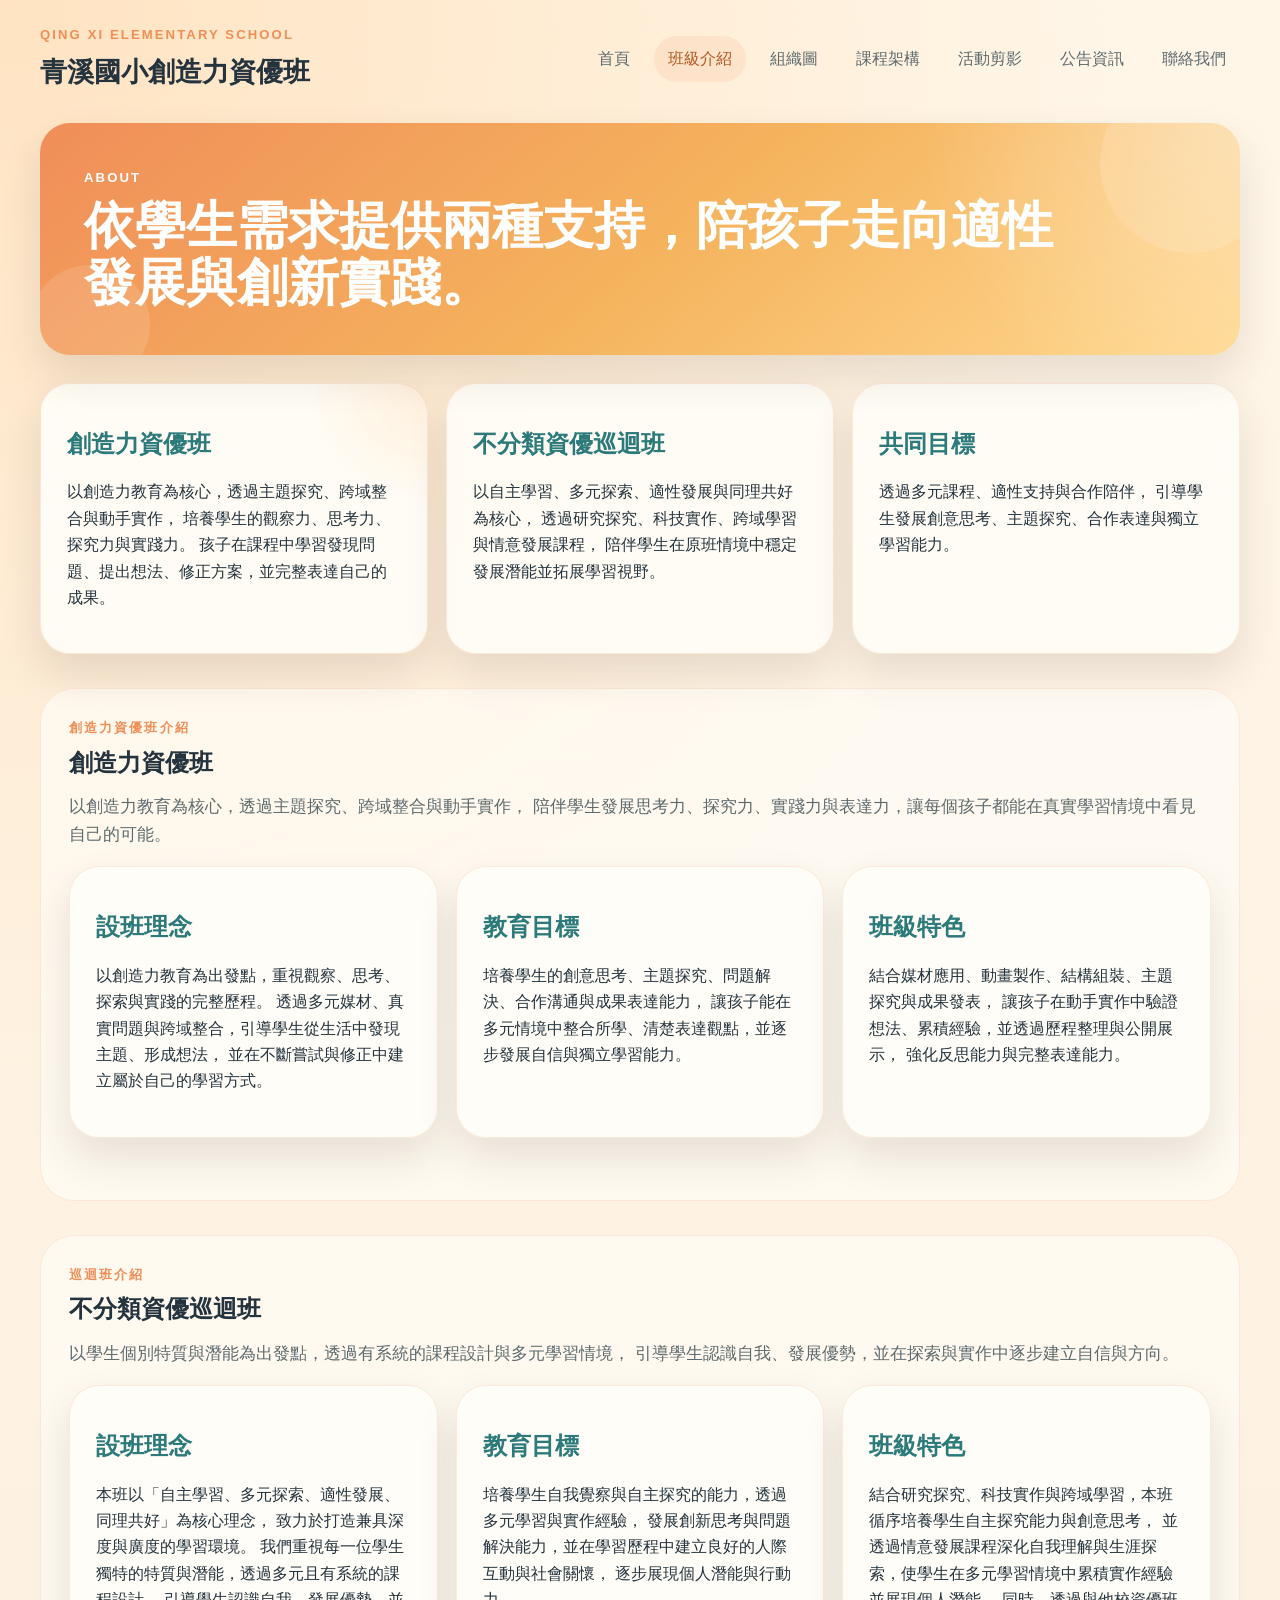
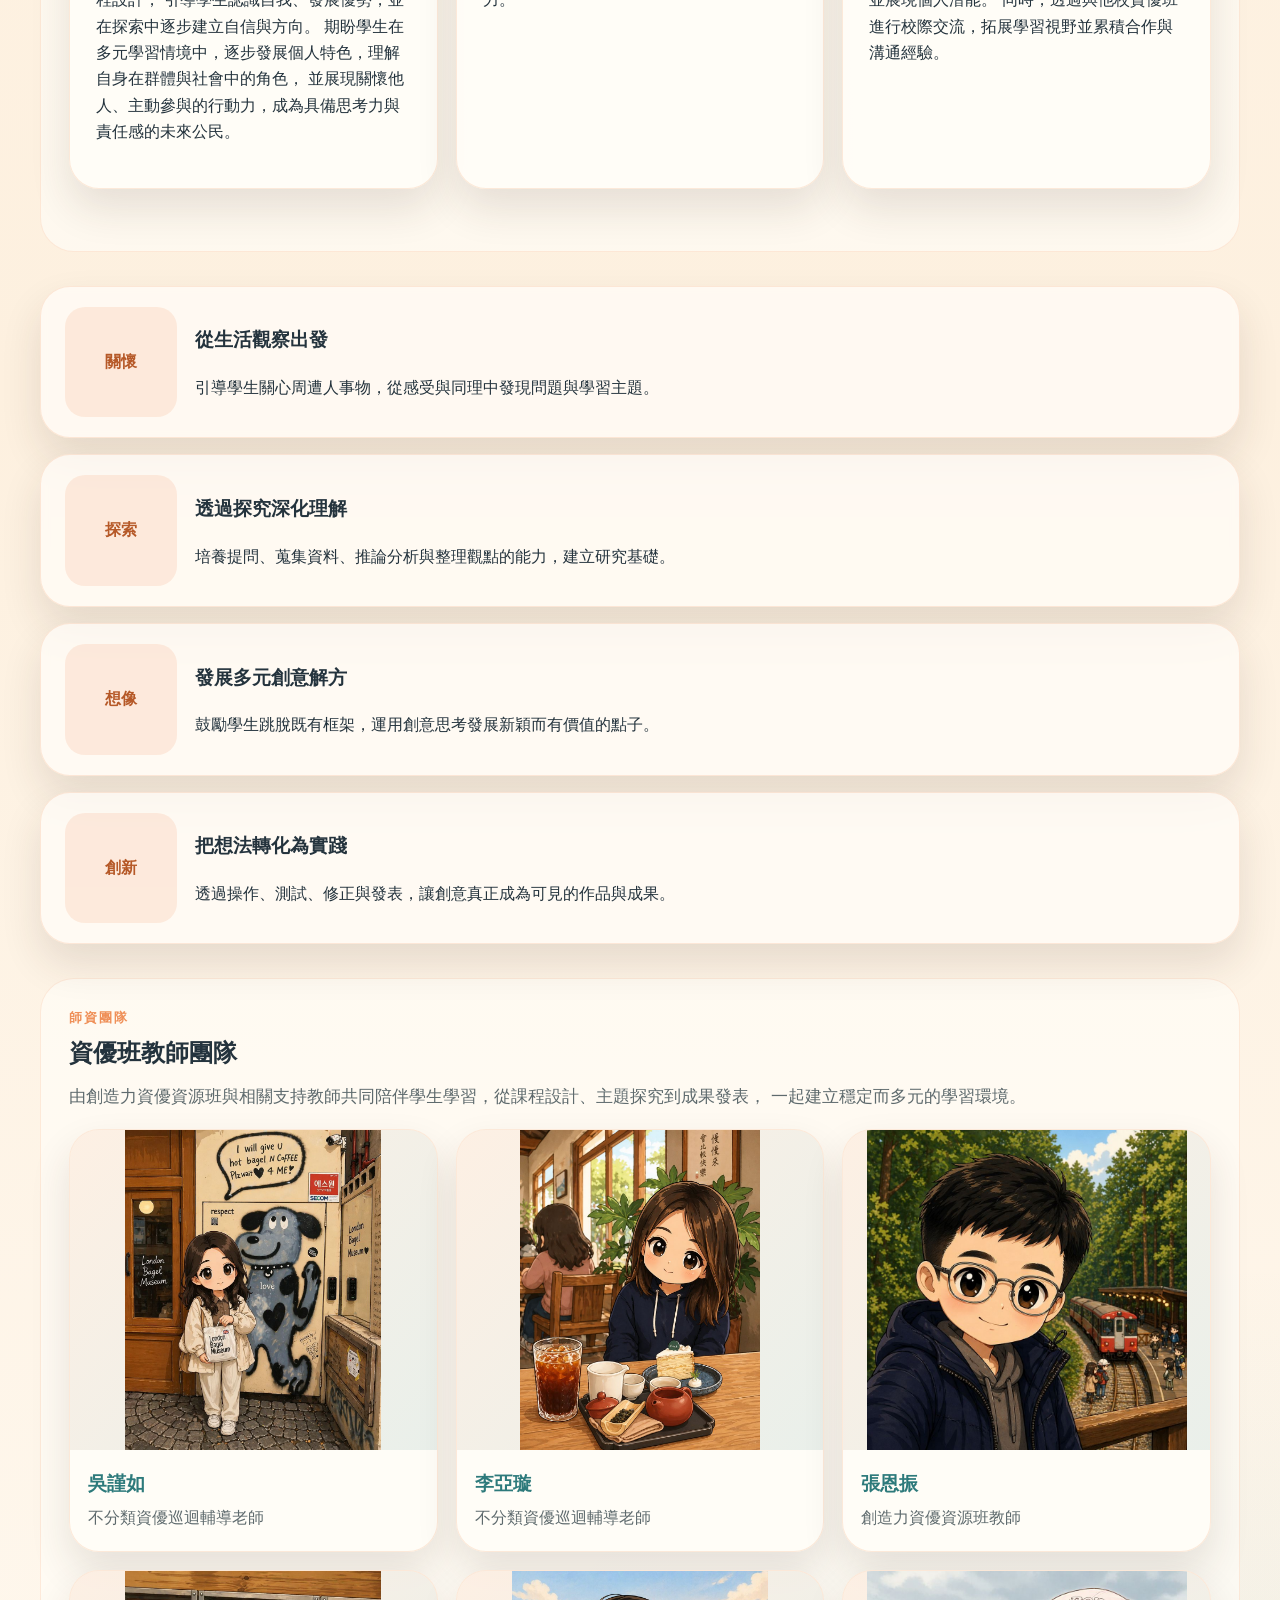
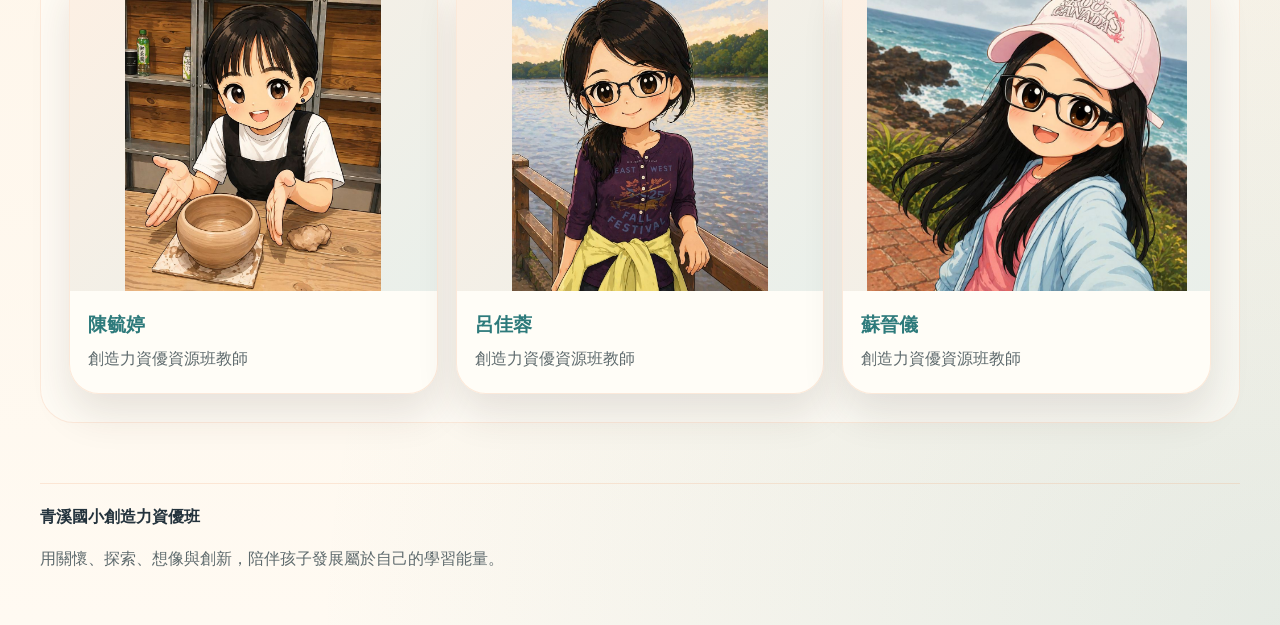
==== commit 1c0dd29e: "Add files via upload" ====
--- a/about.html
+++ b/about.html
@@ -4,7 +4,7 @@
   <meta charset="UTF-8">
   <meta name="viewport" content="width=device-width, initial-scale=1.0">
   <title>班級介紹｜青溪國小創造力資優班</title>
-  <link rel="stylesheet" href="styles.css?v=20260423-font">
+  <link rel="stylesheet" href="styles.css?v=20260427-orgfix">
 </head>
 <body>
   <header class="site-header">
@@ -39,11 +39,11 @@
         </p>
       </article>
       <article class="content-card">
-        <h2>資優巡迴班</h2>
+        <h2>不分類資優巡迴班</h2>
         <p>
-          依據學生個別需求提供巡迴輔導與支持服務，
-          協助孩子在原班學習情境中持續發展潛能，
-          建立穩定的學習策略、自我理解與適性成長方向。
+          以自主學習、多元探索、適性發展與同理共好為核心，
+          透過研究探究、科技實作、跨域學習與情意發展課程，
+          陪伴學生在原班情境中穩定發展潛能並拓展學習視野。
         </p>
       </article>
       <article class="content-card">
@@ -53,6 +53,82 @@
           引導學生發展創意思考、主題探究、合作表達與獨立學習能力。
         </p>
       </article>
+    </section>
+
+    <section class="section soft">
+      <div class="section-head">
+        <p class="eyebrow">創造力資優班介紹</p>
+        <h2>創造力資優班</h2>
+        <p class="body-text">
+          以創造力教育為核心，透過主題探究、跨域整合與動手實作，
+          陪伴學生發展思考力、探究力、實踐力與表達力，讓每個孩子都能在真實學習情境中看見自己的可能。
+        </p>
+      </div>
+      <div class="content-grid">
+        <article class="content-card">
+          <h2>設班理念</h2>
+          <p>
+            以創造力教育為出發點，重視觀察、思考、探索與實踐的完整歷程。
+            透過多元媒材、真實問題與跨域整合，引導學生從生活中發現主題、形成想法，
+            並在不斷嘗試與修正中建立屬於自己的學習方式。
+          </p>
+        </article>
+        <article class="content-card">
+          <h2>教育目標</h2>
+          <p>
+            培養學生的創意思考、主題探究、問題解決、合作溝通與成果表達能力，
+            讓孩子能在多元情境中整合所學、清楚表達觀點，並逐步發展自信與獨立學習能力。
+          </p>
+        </article>
+        <article class="content-card">
+          <h2>班級特色</h2>
+          <p>
+            結合媒材應用、動畫製作、結構組裝、主題探究與成果發表，
+            讓孩子在動手實作中驗證想法、累積經驗，並透過歷程整理與公開展示，
+            強化反思能力與完整表達能力。
+          </p>
+        </article>
+      </div>
+    </section>
+
+    <section class="section soft">
+      <div class="section-head">
+        <p class="eyebrow">巡迴班介紹</p>
+        <h2>不分類資優巡迴班</h2>
+        <p class="body-text">
+          以學生個別特質與潛能為出發點，透過有系統的課程設計與多元學習情境，
+          引導學生認識自我、發展優勢，並在探索與實作中逐步建立自信與方向。
+        </p>
+      </div>
+      <div class="content-grid">
+        <article class="content-card">
+          <h2>設班理念</h2>
+          <p>
+            本班以「自主學習、多元探索、適性發展、同理共好」為核心理念，
+            致力於打造兼具深度與廣度的學習環境。
+            我們重視每一位學生獨特的特質與潛能，透過多元且有系統的課程設計，
+            引導學生認識自我、發展優勢，並在探索中逐步建立自信與方向。
+            期盼學生在多元學習情境中，逐步發展個人特色，理解自身在群體與社會中的角色，
+            並展現關懷他人、主動參與的行動力，成為具備思考力與責任感的未來公民。
+          </p>
+        </article>
+        <article class="content-card">
+          <h2>教育目標</h2>
+          <p>
+            培養學生自我覺察與自主探究的能力，透過多元學習與實作經驗，
+            發展創新思考與問題解決能力，並在學習歷程中建立良好的人際互動與社會關懷，
+            逐步展現個人潛能與行動力。
+          </p>
+        </article>
+        <article class="content-card">
+          <h2>班級特色</h2>
+          <p>
+            結合研究探究、科技實作與跨域學習，本班循序培養學生自主探究能力與創意思考，
+            並透過情意發展課程深化自我理解與生涯探索，使學生在多元學習情境中累積實作經驗並展現個人潛能。
+            同時，透過與他校資優班進行校際交流，拓展學習視野並累積合作與溝通經驗。
+          </p>
+        </article>
+      </div>
     </section>
 
     <section class="timeline">
--- a/styles.css
+++ b/styles.css
@@ -1434,13 +1434,229 @@
   width: 100%;
 }
 
-.notice-date {
-  color: #b65928;
-  font-weight: 800;
-}
-
-.notice-board .notice-card:first-child,
-.contact-grid .content-card.large {
+.notice-date {
+  color: #b65928;
+  font-weight: 800;
+}
+
+.curriculum-table-wrap {
+  margin-top: 22px;
+  overflow-x: auto;
+}
+
+.curriculum-card {
+  margin-top: 24px;
+}
+
+.section-head-centered {
+  text-align: center;
+  margin-bottom: 18px;
+}
+
+.section-head-centered h2 {
+  margin: 0;
+  font-size: 2rem;
+}
+
+.curriculum-map-layout {
+  display: grid;
+  grid-template-columns: 110px 1fr;
+  gap: 12px;
+  align-items: start;
+  margin-top: 12px;
+}
+
+.map-stair {
+  display: grid;
+  grid-template-rows: 78px repeat(4, 92px);
+  align-items: center;
+  justify-items: end;
+  gap: 0;
+  margin-top: 88px;
+}
+
+.map-step-spacer {
+  width: 100%;
+}
+
+.map-step {
+  display: flex;
+  align-items: center;
+  justify-content: center;
+  height: 34px;
+  color: #fff;
+  background: #787878;
+  font-weight: 800;
+  font-size: 1.02rem;
+  box-shadow: inset 0 -10px 0 rgba(255, 255, 255, 0.14);
+}
+
+.step-6 { width: 52px; }
+.step-5 { width: 72px; }
+.step-4 { width: 92px; }
+.step-3 { width: 112px; }
+
+.map-band {
+  writing-mode: vertical-rl;
+  text-orientation: mixed;
+  display: flex;
+  align-items: center;
+  justify-content: center;
+  align-self: stretch;
+  min-height: 352px;
+  padding: 10px 0;
+  border-radius: 10px;
+  background: linear-gradient(180deg, #ffd84d, #ffe98b);
+  color: #7a6416;
+  font-weight: 800;
+  letter-spacing: 0.08em;
+}
+
+.map-band-top {
+  writing-mode: horizontal-tb;
+  min-height: 44px;
+  width: fit-content;
+  padding: 10px 18px;
+  margin: 0 auto;
+  position: relative;
+  z-index: 2;
+}
+
+.between-card-badge {
+  display: flex;
+  justify-content: center;
+  margin: -4px 0 14px;
+}
+
+.map-table-board {
+  background: rgba(255, 253, 248, 0.72);
+  border: 1px solid rgba(226, 214, 198, 0.92);
+  border-radius: 18px;
+  padding: 12px 12px 10px;
+}
+
+.scan-board {
+  display: grid;
+  grid-template-columns: 0.84fr 1.36fr;
+  gap: 12px;
+  align-items: start;
+}
+
+.scan-grid {
+  display: grid;
+  border: 1px solid rgba(178, 171, 160, 0.82);
+  background: rgba(255, 255, 255, 0.5);
+}
+
+.scan-column {
+  min-width: 0;
+}
+
+.special-scan-grid {
+  grid-template-columns: 76px 1fr 1fr;
+  grid-template-rows: 78px repeat(4, 92px);
+}
+
+.subject-scan-grid {
+  grid-template-columns: 76px 1.18fr 1.14fr 1fr 1fr;
+  grid-template-rows: 78px 184px 184px;
+}
+
+.scan-cell {
+  padding: 12px 10px;
+  border-right: 1px solid rgba(178, 171, 160, 0.82);
+  border-bottom: 1px solid rgba(178, 171, 160, 0.82);
+  color: var(--ink);
+  font-size: 1.28rem;
+  line-height: 1.45;
+  background: rgba(255, 255, 255, 0.42);
+  text-align: center;
+  display: flex;
+  align-items: center;
+  justify-content: center;
+}
+
+.scan-cell.head {
+  background: rgba(248, 215, 181, 0.2);
+  font-size: 1.72rem;
+  font-weight: 800;
+  text-align: center;
+}
+
+.scan-cell.grade-cell,
+.scan-cell.level-cell {
+  background: rgba(45, 122, 123, 0.04);
+  font-size: 1.62rem;
+  font-weight: 800;
+  text-align: center;
+}
+
+.middle-level-cell {
+  line-height: 1.35;
+}
+
+.tall-row-cell {
+  height: 184px;
+}
+
+.scan-cell.blank-cell {
+  background: rgba(255, 249, 242, 0.28);
+}
+
+.scan-section-title {
+  margin: 0 0 8px;
+  padding: 0 0 4px;
+  color: #2d7a7b;
+  font-size: 1.72rem;
+  font-weight: 800;
+  text-align: center;
+  background: transparent;
+}
+
+.scan-section-title-left {
+  padding-left: 0;
+}
+
+.special-scan-grid > .scan-cell:nth-child(3n),
+.subject-scan-grid > .scan-cell:nth-child(5n) {
+  border-right: 0;
+}
+
+.special-scan-grid > .scan-cell:nth-last-child(-n + 3),
+.subject-scan-grid > .scan-cell:nth-last-child(-n + 5) {
+  border-bottom: 0;
+}
+
+@media (max-width: 760px) {
+  .curriculum-map-layout,
+  .scan-board {
+    grid-template-columns: 1fr;
+  }
+
+  .map-stair {
+    justify-items: start;
+    grid-template-rows: repeat(4, auto);
+    gap: 10px;
+    margin-top: 0;
+  }
+
+  .map-band {
+    writing-mode: horizontal-tb;
+    min-height: 44px;
+    align-self: auto;
+  }
+
+  .scan-grid > .scan-cell {
+    border-right: 0;
+  }
+
+  .scan-grid > .scan-cell:last-child {
+    border-bottom: 0;
+  }
+}
+
+.notice-board .notice-card:first-child,
+.contact-grid .content-card.large {
   background:
     radial-gradient(circle at top right, rgba(255, 255, 255, 0.28), transparent 26%),
     linear-gradient(140deg, #f08e59, #f5b35d 52%, #ffd88f);
@@ -1456,14 +1672,125 @@
   color: #fff;
 }
 
-.site-footer {
-  border-top: 1px solid rgba(239, 143, 87, 0.18);
-  margin-top: 4px;
-}
-
-/* Keep the about intro cards filling one row on desktop */
-@media (min-width: 980px) {
-  .content-grid {
+.site-footer {
+  border-top: 1px solid rgba(239, 143, 87, 0.18);
+  margin-top: 4px;
+}
+
+.org-chart-section {
+  margin-bottom: 34px;
+}
+
+.org-chart {
+  display: grid;
+  justify-items: center;
+  gap: 10px;
+}
+
+.org-level {
+  display: flex;
+  justify-content: center;
+  width: 100%;
+}
+
+.org-node {
+  min-width: min(100%, 280px);
+  padding: 20px 24px;
+  text-align: center;
+  background: rgba(255, 253, 248, 0.92);
+  border: 1px solid rgba(239, 143, 87, 0.22);
+  border-radius: 24px;
+  box-shadow: var(--shadow);
+}
+
+.org-node h3 {
+  margin: 0;
+  color: var(--forest);
+}
+
+.org-node p {
+  margin: 8px 0 0;
+  color: var(--muted);
+}
+
+.org-connector.vertical {
+  width: 2px;
+  height: 28px;
+  background: linear-gradient(180deg, rgba(239, 143, 87, 0.3), rgba(45, 122, 123, 0.55));
+  border-radius: 999px;
+}
+
+.org-branch-connectors {
+  position: relative;
+  width: min(100%, 860px);
+  height: 34px;
+}
+
+.org-branch-connectors::before {
+  content: "";
+  position: absolute;
+  top: 0;
+  left: 50%;
+  width: 2px;
+  height: 16px;
+  background: rgba(45, 122, 123, 0.55);
+  transform: translateX(-50%);
+}
+
+.org-branch-connectors span:nth-child(1) {
+  position: absolute;
+  top: 16px;
+  left: 10%;
+  right: 10%;
+  height: 2px;
+  background: rgba(45, 122, 123, 0.55);
+  border-radius: 999px;
+}
+
+.org-branch-connectors span:nth-child(2),
+.org-branch-connectors span:nth-child(3),
+.org-branch-connectors span:nth-child(4) {
+  position: absolute;
+  top: 16px;
+  width: 2px;
+  height: 18px;
+  background: rgba(45, 122, 123, 0.55);
+  border-radius: 999px;
+}
+
+.org-branch-connectors span:nth-child(2) {
+  left: 10%;
+}
+
+.org-branch-connectors span:nth-child(3) {
+  left: 50%;
+  transform: translateX(-50%);
+}
+
+.org-branch-connectors span:nth-child(4) {
+  right: 10%;
+}
+
+.org-branch-grid {
+  display: grid;
+  grid-template-columns: repeat(3, minmax(0, 1fr));
+  gap: 18px;
+  width: min(100%, 960px);
+}
+
+@media (max-width: 760px) {
+  .org-branch-connectors {
+    display: none;
+  }
+
+  .org-branch-grid {
+    grid-template-columns: 1fr;
+  }
+}
+
+/* Keep the about intro cards filling one row on desktop */
+@media (min-width: 980px) {
+  .content-grid {
     grid-template-columns: repeat(3, minmax(0, 1fr));
   }
 
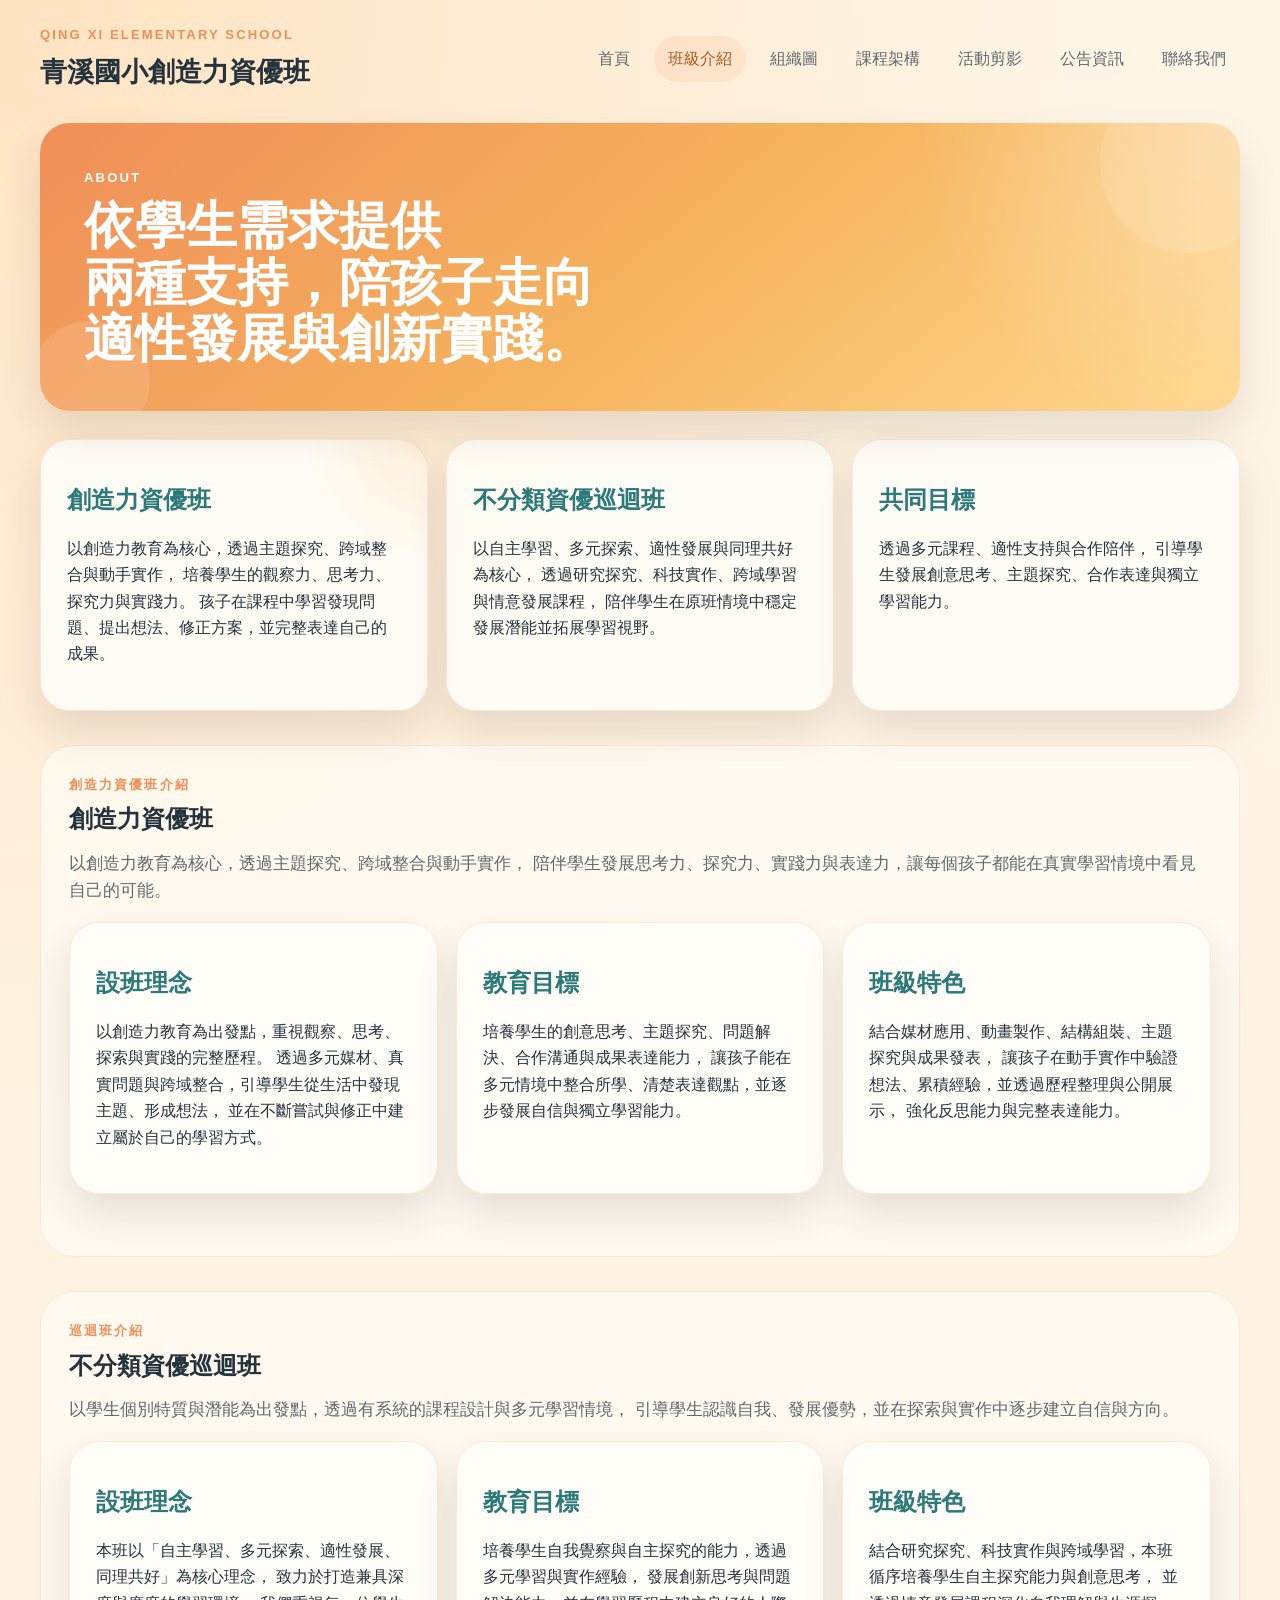
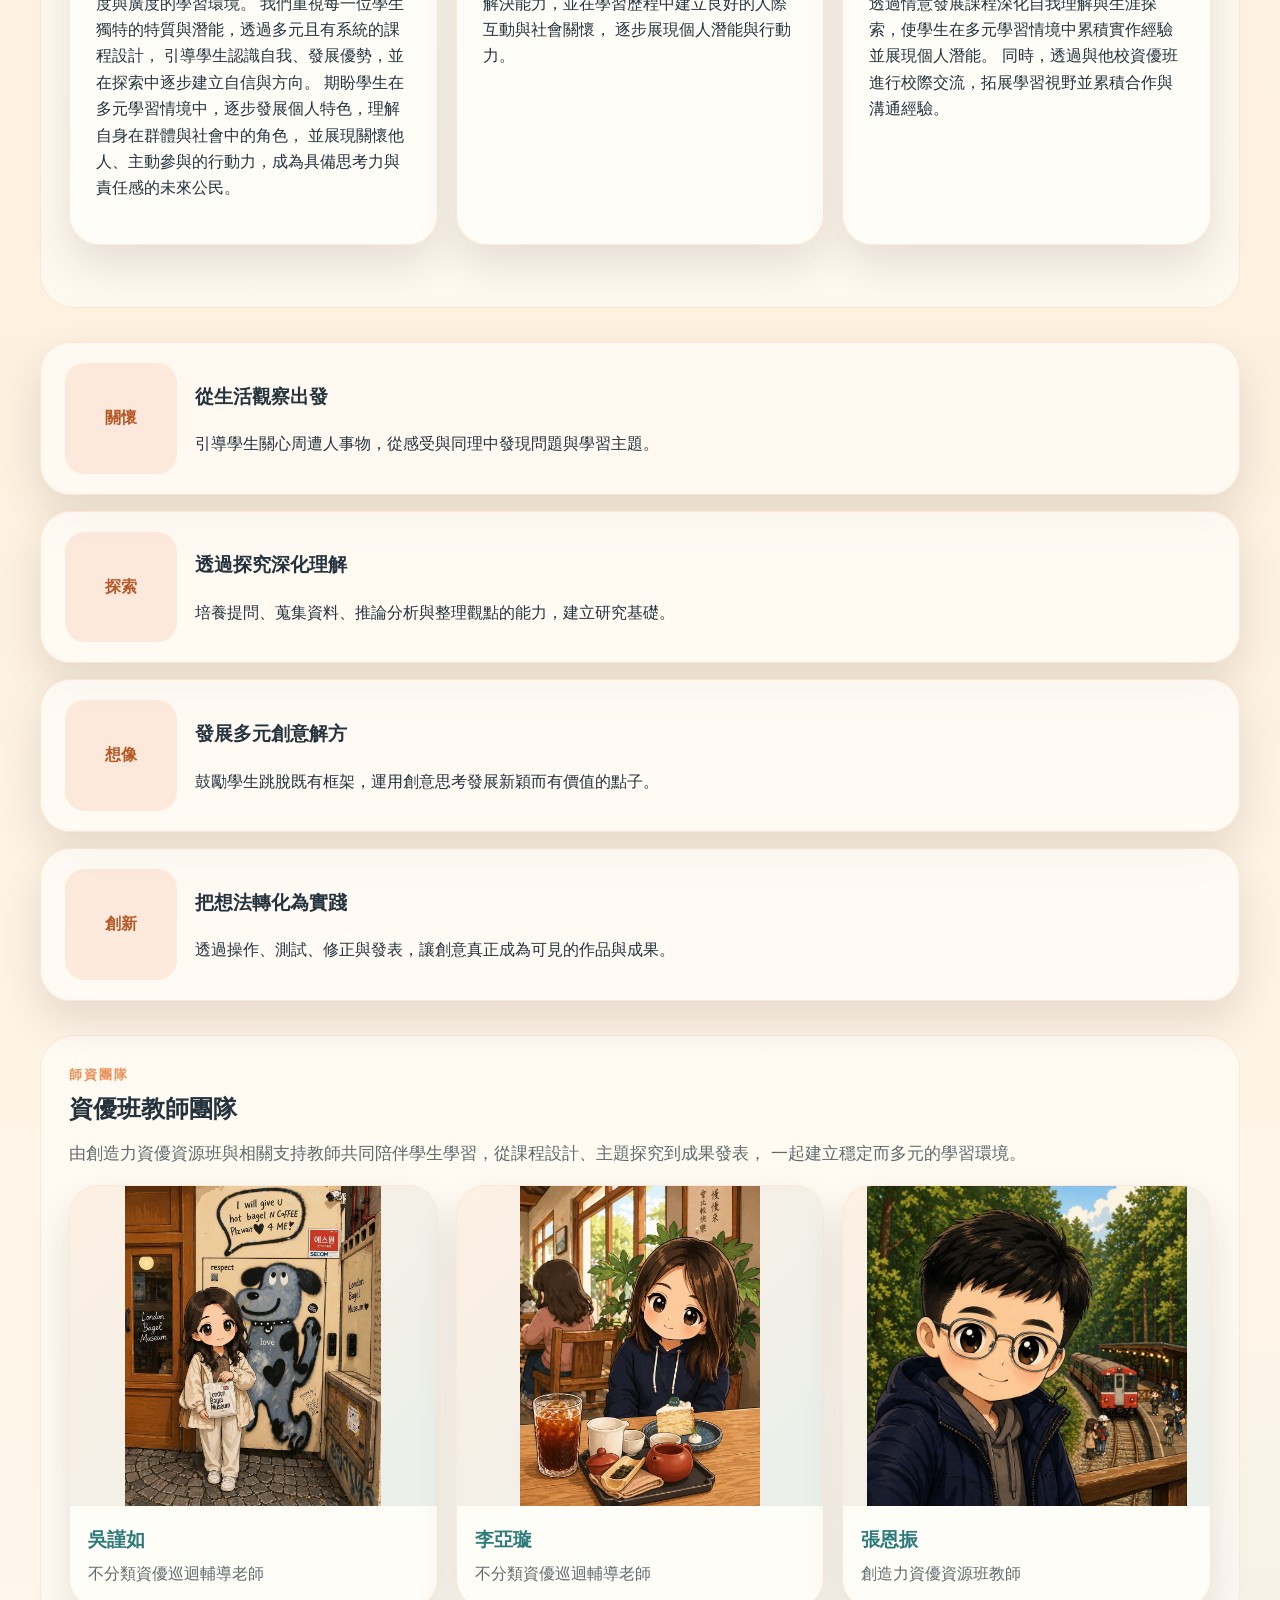
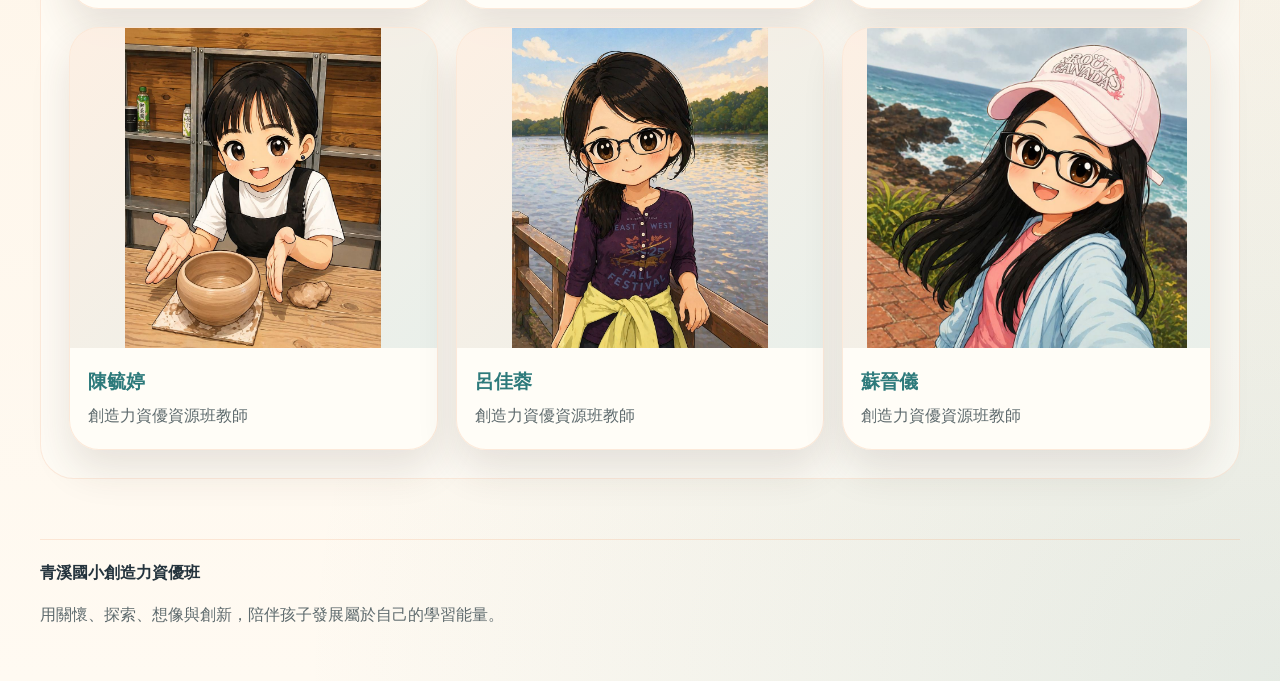
==== commit 7a036f69: "Add files via upload" ====
--- a/about.html
+++ b/about.html
@@ -4,7 +4,7 @@
   <meta charset="UTF-8">
   <meta name="viewport" content="width=device-width, initial-scale=1.0">
   <title>班級介紹｜青溪國小創造力資優班</title>
-  <link rel="stylesheet" href="styles.css?v=20260427-orgfix">
+  <link rel="stylesheet" href="styles.css?v=20260428-textwrap">
 </head>
 <body>
   <header class="site-header">
@@ -26,7 +26,7 @@
   <main class="inner-page">
     <section class="page-hero">
       <p class="eyebrow">About</p>
-      <h1>依學生需求提供兩種支持，陪孩子走向適性發展與創新實踐。</h1>
+      <h1>依學生需求提供<br>兩種支持，陪孩子走向<br><span class="text-keep">適性發展</span>與<span class="text-keep">創新實踐</span>。</h1>
     </section>
 
     <section class="content-grid">
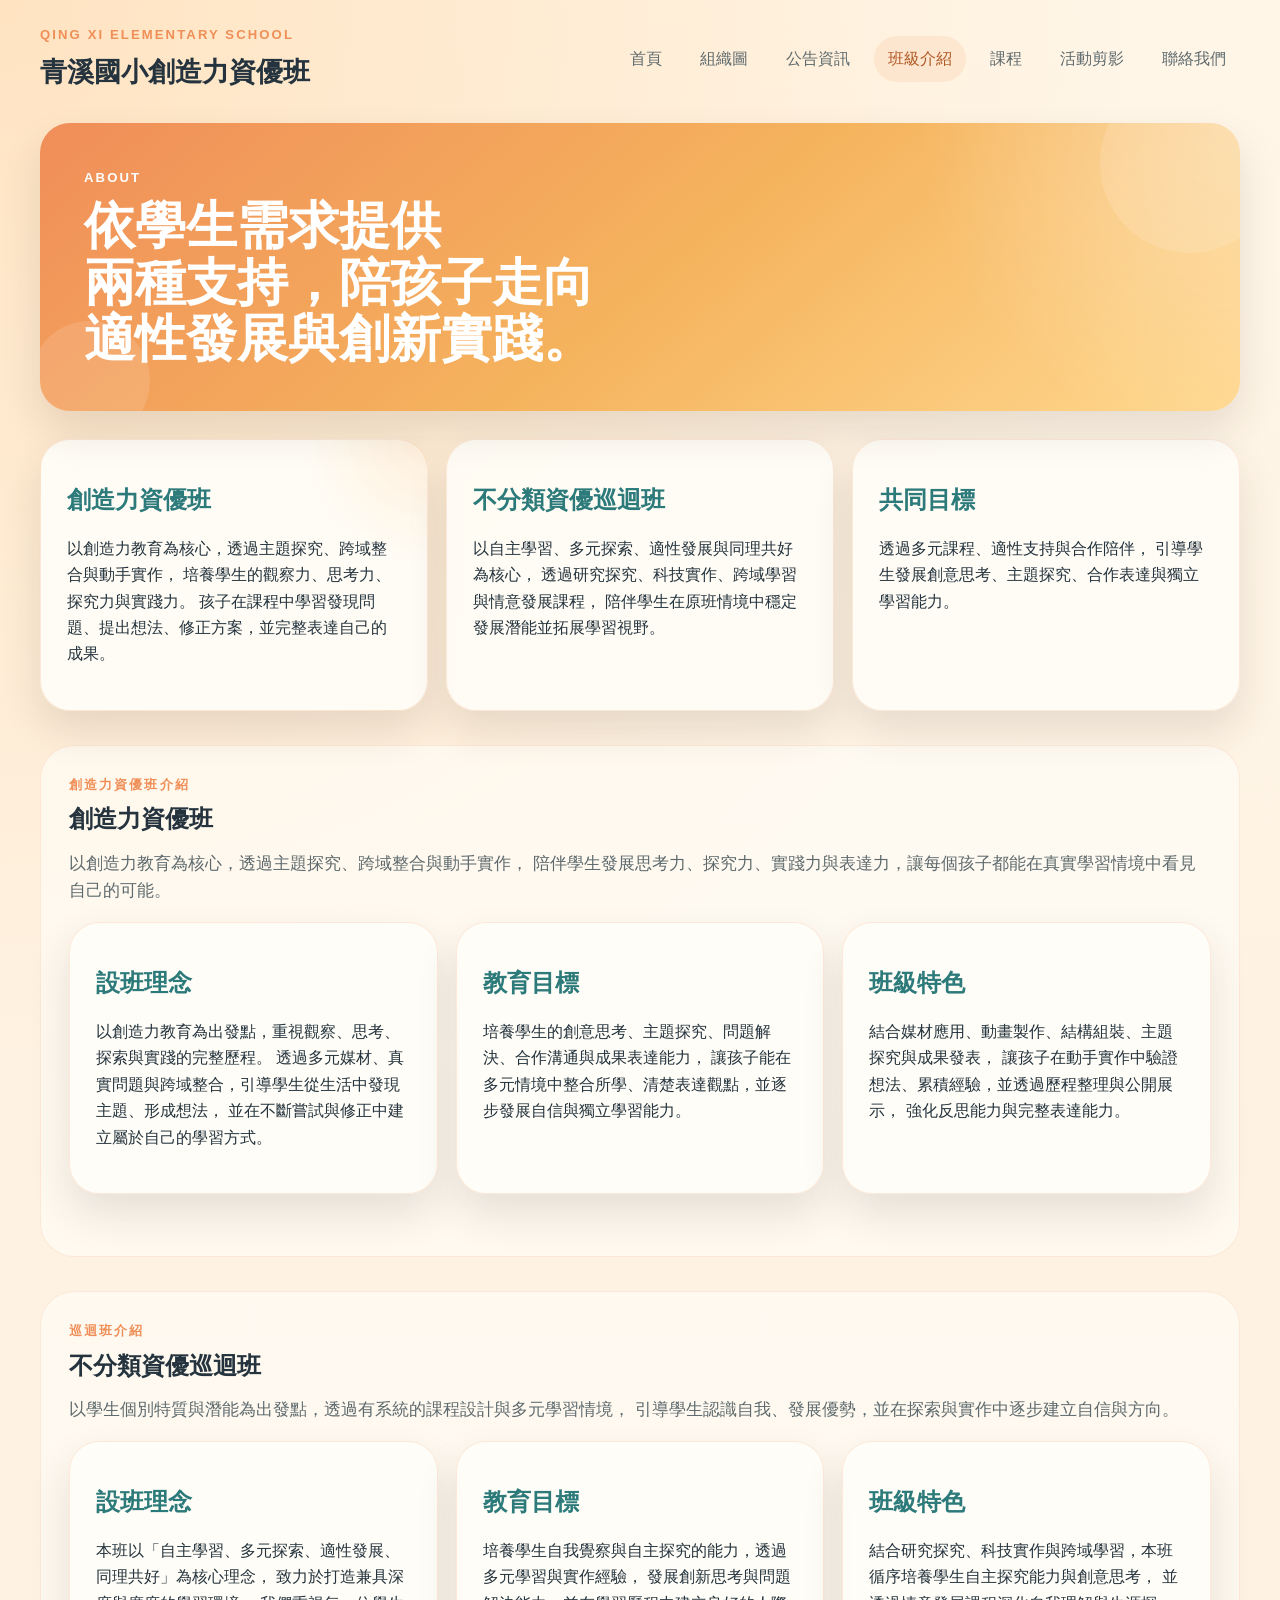
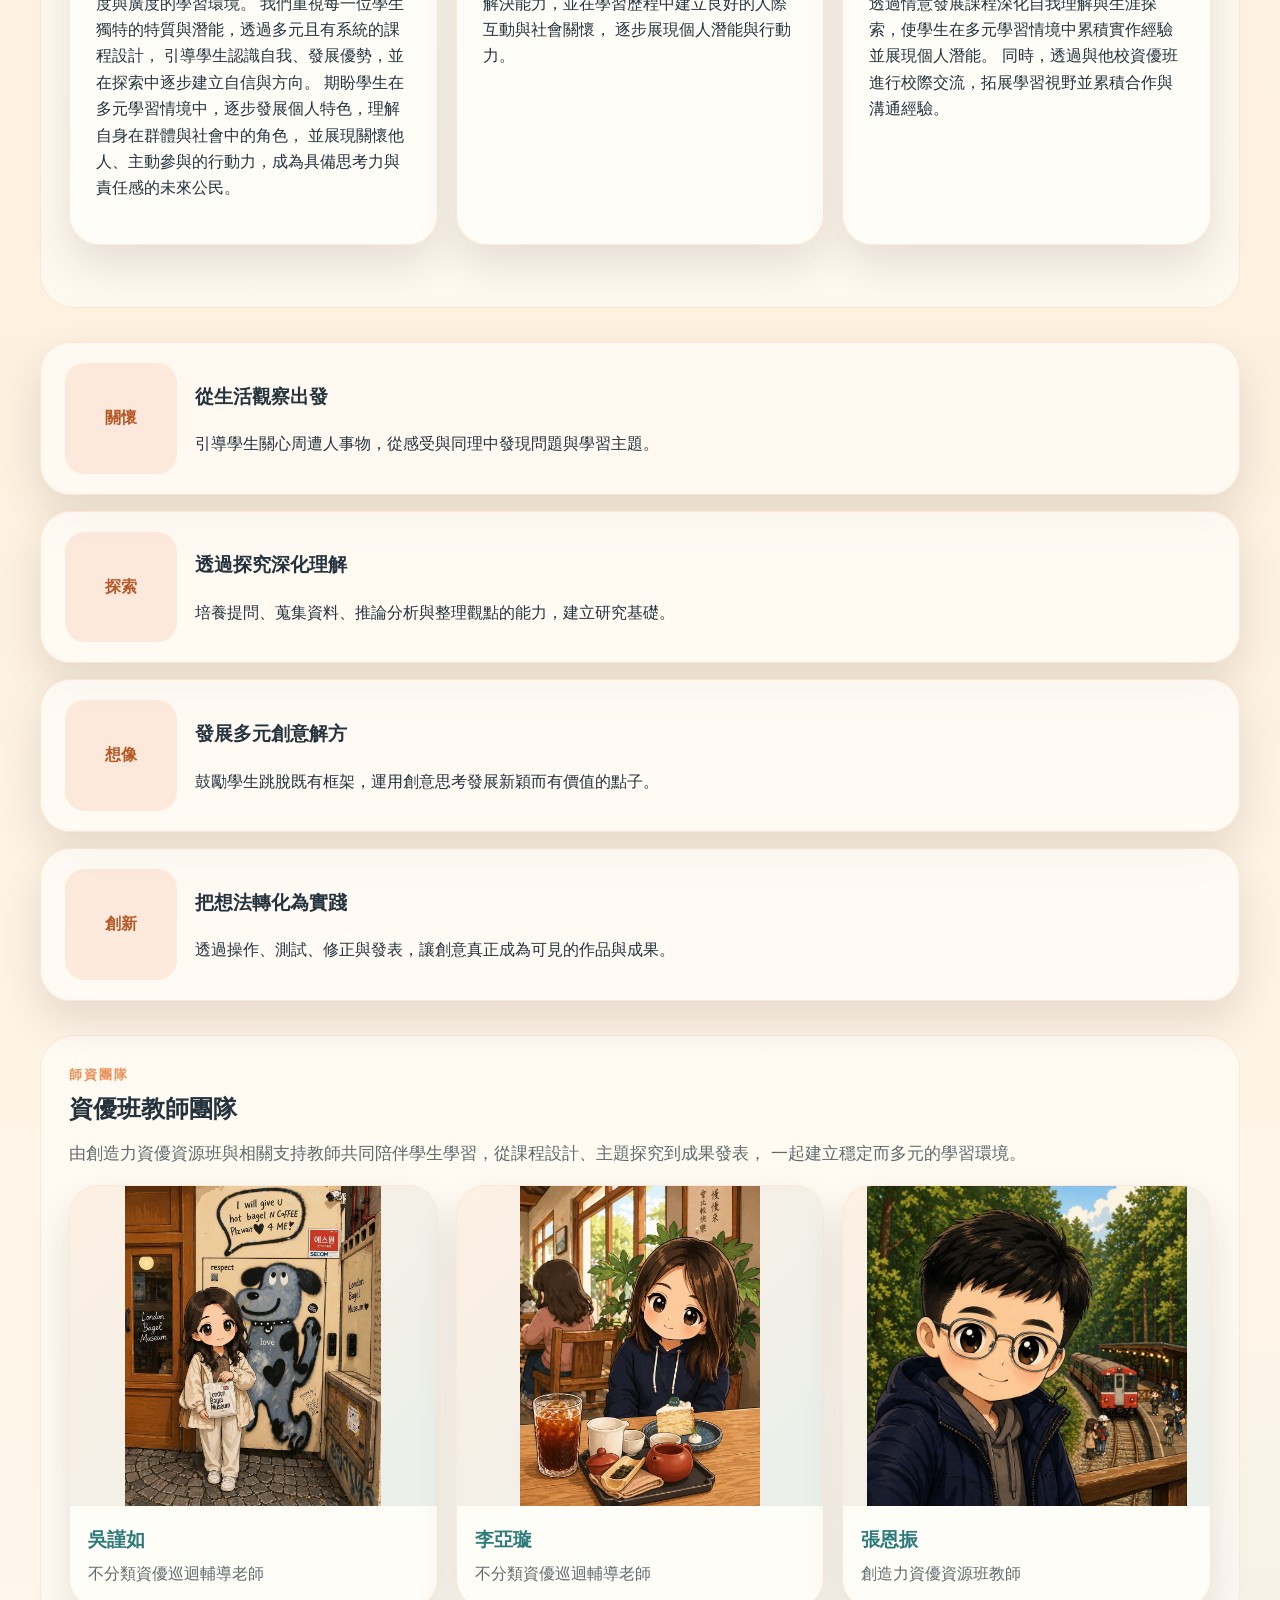
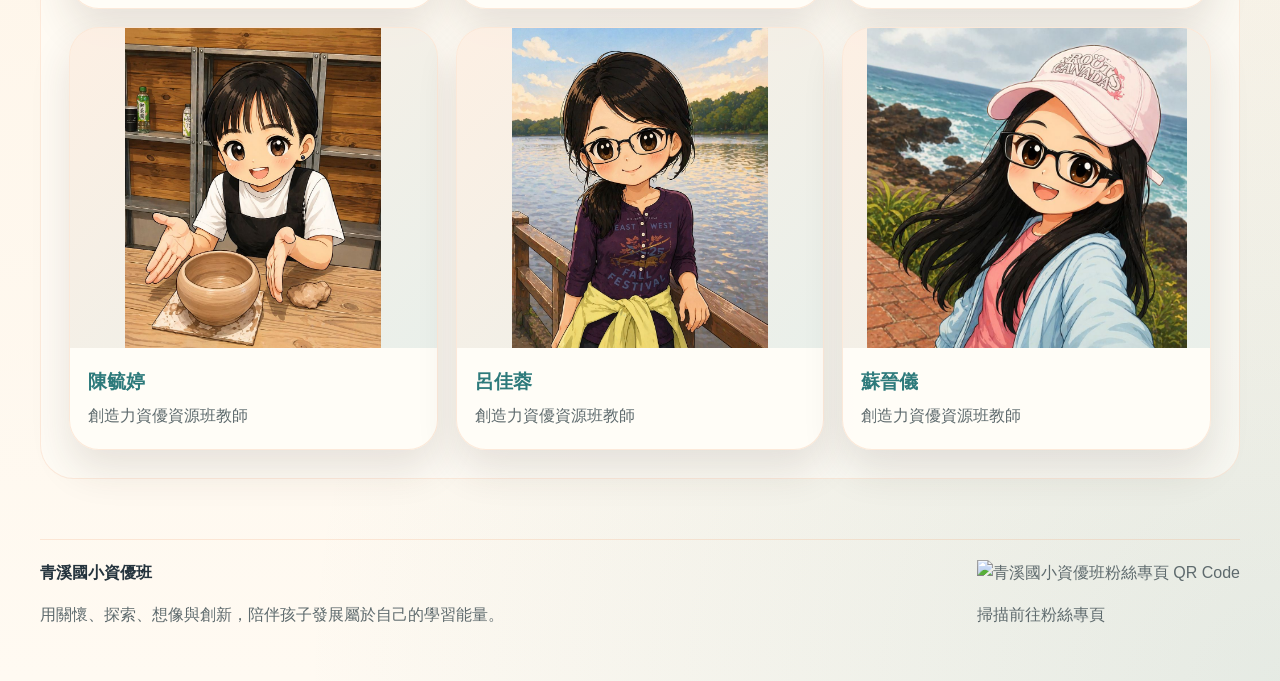
==== commit 7068d7cc: "Add files via upload" ====
--- a/about.html
+++ b/about.html
@@ -4,7 +4,7 @@
   <meta charset="UTF-8">
   <meta name="viewport" content="width=device-width, initial-scale=1.0">
   <title>班級介紹｜青溪國小創造力資優班</title>
-  <link rel="stylesheet" href="styles.css?v=20260428-textwrap">
+  <link rel="stylesheet" href="styles.css?v=20260428-footer">
 </head>
 <body>
   <header class="site-header">
@@ -14,11 +14,11 @@
     </div>
     <nav class="site-nav">
       <a href="index.html">首頁</a>
+      <a href="organization.html">組織圖</a>
+      <a href="notices.html">公告資訊</a>
       <a class="active" href="about.html">班級介紹</a>
-      <a href="organization.html">組織圖</a>
-      <a href="curriculum.html">課程架構</a>
+      <a href="curriculum.html">課程</a>
       <a href="highlights.html">活動剪影</a>
-      <a href="notices.html">公告資訊</a>
       <a href="contact.html">聯絡我們</a>
     </nav>
   </header>
@@ -220,8 +220,12 @@
 
   <footer class="site-footer">
     <div>
-      <p class="footer-title">青溪國小創造力資優班</p>
+      <p class="footer-title">青溪國小資優班</p>
       <p>用關懷、探索、想像與創新，陪伴孩子發展屬於自己的學習能量。</p>
+    </div>
+    <div class="footer-qr">
+      <img src="assets/fan-page-qr.png" alt="青溪國小資優班粉絲專頁 QR Code">
+      <p>掃描前往粉絲專頁</p>
     </div>
   </footer>
 </body>
--- a/styles.css
+++ b/styles.css
@@ -1611,10 +1611,28 @@
   font-weight: 800;
   text-align: center;
   background: transparent;
+  width: 100%;
 }
 
 .scan-section-title-left {
   padding-left: 0;
+}
+
+.scan-column {
+  display: grid;
+  justify-items: stretch;
+}
+
+.scan-column:first-child .scan-section-title {
+  width: calc(100% - 76px);
+  margin-left: 76px;
+}
+
+.scan-column:nth-child(2) .scan-section-title {
+  justify-self: start;
+  width: max-content;
+  margin-left: calc(53.7037% + 35px);
+  transform: translateX(-50%);
 }
 
 .special-scan-grid > .scan-cell:nth-child(3n),
@@ -1628,16 +1646,28 @@
 }
 
 @media (max-width: 760px) {
-  .curriculum-map-layout,
-  .scan-board {
+  .curriculum-map-layout {
     grid-template-columns: 1fr;
   }
 
   .map-stair {
-    justify-items: start;
-    grid-template-rows: repeat(4, auto);
+    grid-template-columns: repeat(4, minmax(0, 1fr));
+    grid-template-rows: auto;
+    justify-items: stretch;
     gap: 10px;
     margin-top: 0;
+  }
+
+  .map-step-spacer {
+    display: none;
+  }
+
+  .map-step,
+  .step-6,
+  .step-5,
+  .step-4,
+  .step-3 {
+    width: 100%;
   }
 
   .map-band {
@@ -1646,11 +1676,69 @@
     align-self: auto;
   }
 
+  .map-table-board {
+    overflow-x: auto;
+    padding: 10px;
+    -webkit-overflow-scrolling: touch;
+  }
+
+  .scan-board {
+    grid-template-columns: 1fr;
+    min-width: 430px;
+  }
+
+  .scan-column {
+    justify-self: start;
+    width: max-content;
+  }
+
+  .scan-column:first-child .scan-section-title {
+    width: calc(100% - 56px);
+    margin-left: 56px;
+  }
+
+  .scan-column:nth-child(2) .scan-section-title {
+    margin-left: calc(50% + 28px);
+  }
+
+  .special-scan-grid {
+    grid-template-columns: 56px repeat(2, 102px);
+    width: 260px;
+  }
+
+  .subject-scan-grid {
+    grid-template-columns: 56px repeat(4, 93px);
+    width: 428px;
+  }
+
+  .scan-cell {
+    padding: 10px 8px;
+    font-size: 1rem;
+    line-height: 1.38;
+  }
+
+  .scan-cell.head,
+  .scan-section-title {
+    font-size: 1.28rem;
+  }
+
+  .scan-cell.grade-cell,
+  .scan-cell.level-cell {
+    font-size: 1.32rem;
+  }
+
   .scan-grid > .scan-cell {
+    border-right: 1px solid rgba(178, 171, 160, 0.82);
+  }
+
+  .special-scan-grid > .scan-cell:nth-child(3n),
+  .subject-scan-grid > .scan-cell:nth-child(5n) {
     border-right: 0;
   }
 
-  .scan-grid > .scan-cell:last-child {
+  .scan-grid > .scan-cell:last-child,
+  .special-scan-grid > .scan-cell:nth-last-child(-n + 3),
+  .subject-scan-grid > .scan-cell:nth-last-child(-n + 5) {
     border-bottom: 0;
   }
 }
@@ -1841,9 +1929,9 @@
 }
 
 /* Final typography lock: keep every visible text in Microsoft JhengHei */
-body,
-button,
-input,
+body,
+button,
+input,
 textarea,
 select,
 .brand,
@@ -1861,19 +1949,58 @@
   font-family: "Microsoft JhengHei", "PingFang TC", sans-serif !important;
 }
 
-.brand {
-  font-weight: 800;
-  letter-spacing: 0;
-}
-
-.page-hero h1,
-.section-head h2,
-.grade-head h3,
+.brand {
+  font-weight: 800;
+  letter-spacing: 0;
+}
+
+.page-hero h1,
+.section-head h2,
+.content-card h2,
+.notice-card h2,
+.notice-card h3,
+.grade-head h3 {
+  line-break: strict;
+  overflow-wrap: normal;
+  text-wrap: balance;
+  word-break: normal;
+}
+
+p,
+figcaption,
+li {
+  line-break: strict;
+  overflow-wrap: break-word;
+  word-break: normal;
+}
+
+.text-keep {
+  white-space: nowrap;
+}
+
+.page-hero h1,
+.section-head h2,
+.grade-head h3,
 .content-card h2,
 .feature-card h3,
 .notice-card h2,
 .notice-card h3 {
   font-family: "Microsoft JhengHei", "PingFang TC", sans-serif !important;
-  font-weight: 800 !important;
-  letter-spacing: 0 !important;
-}
+  font-weight: 800 !important;
+  letter-spacing: 0 !important;
+}
+
+@media (max-width: 640px) {
+  .page-hero h1 {
+    font-size: clamp(1.82rem, 7vw, 2.35rem);
+    line-height: 1.22;
+  }
+
+  .section-head h2,
+  .content-card h2,
+  .notice-card h2,
+  .notice-card h3,
+  .grade-head h3 {
+    line-height: 1.28;
+  }
+}
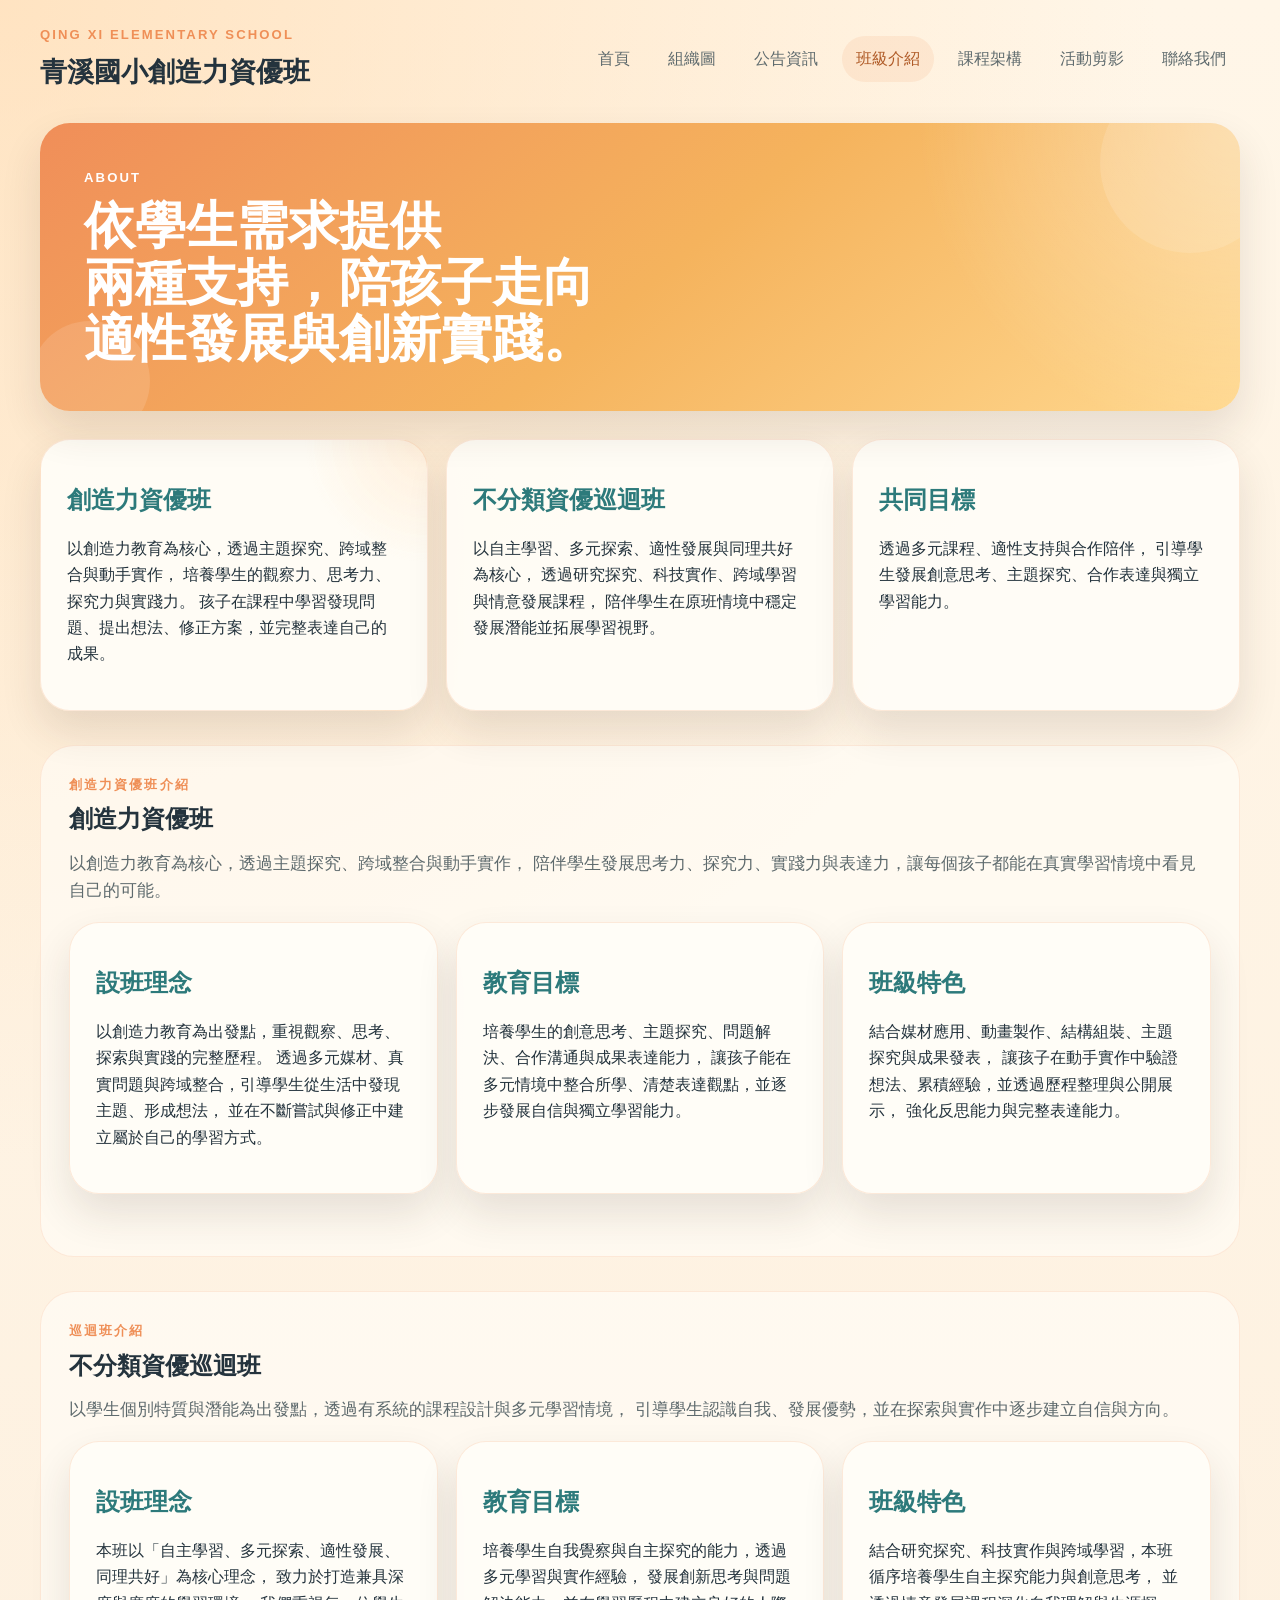
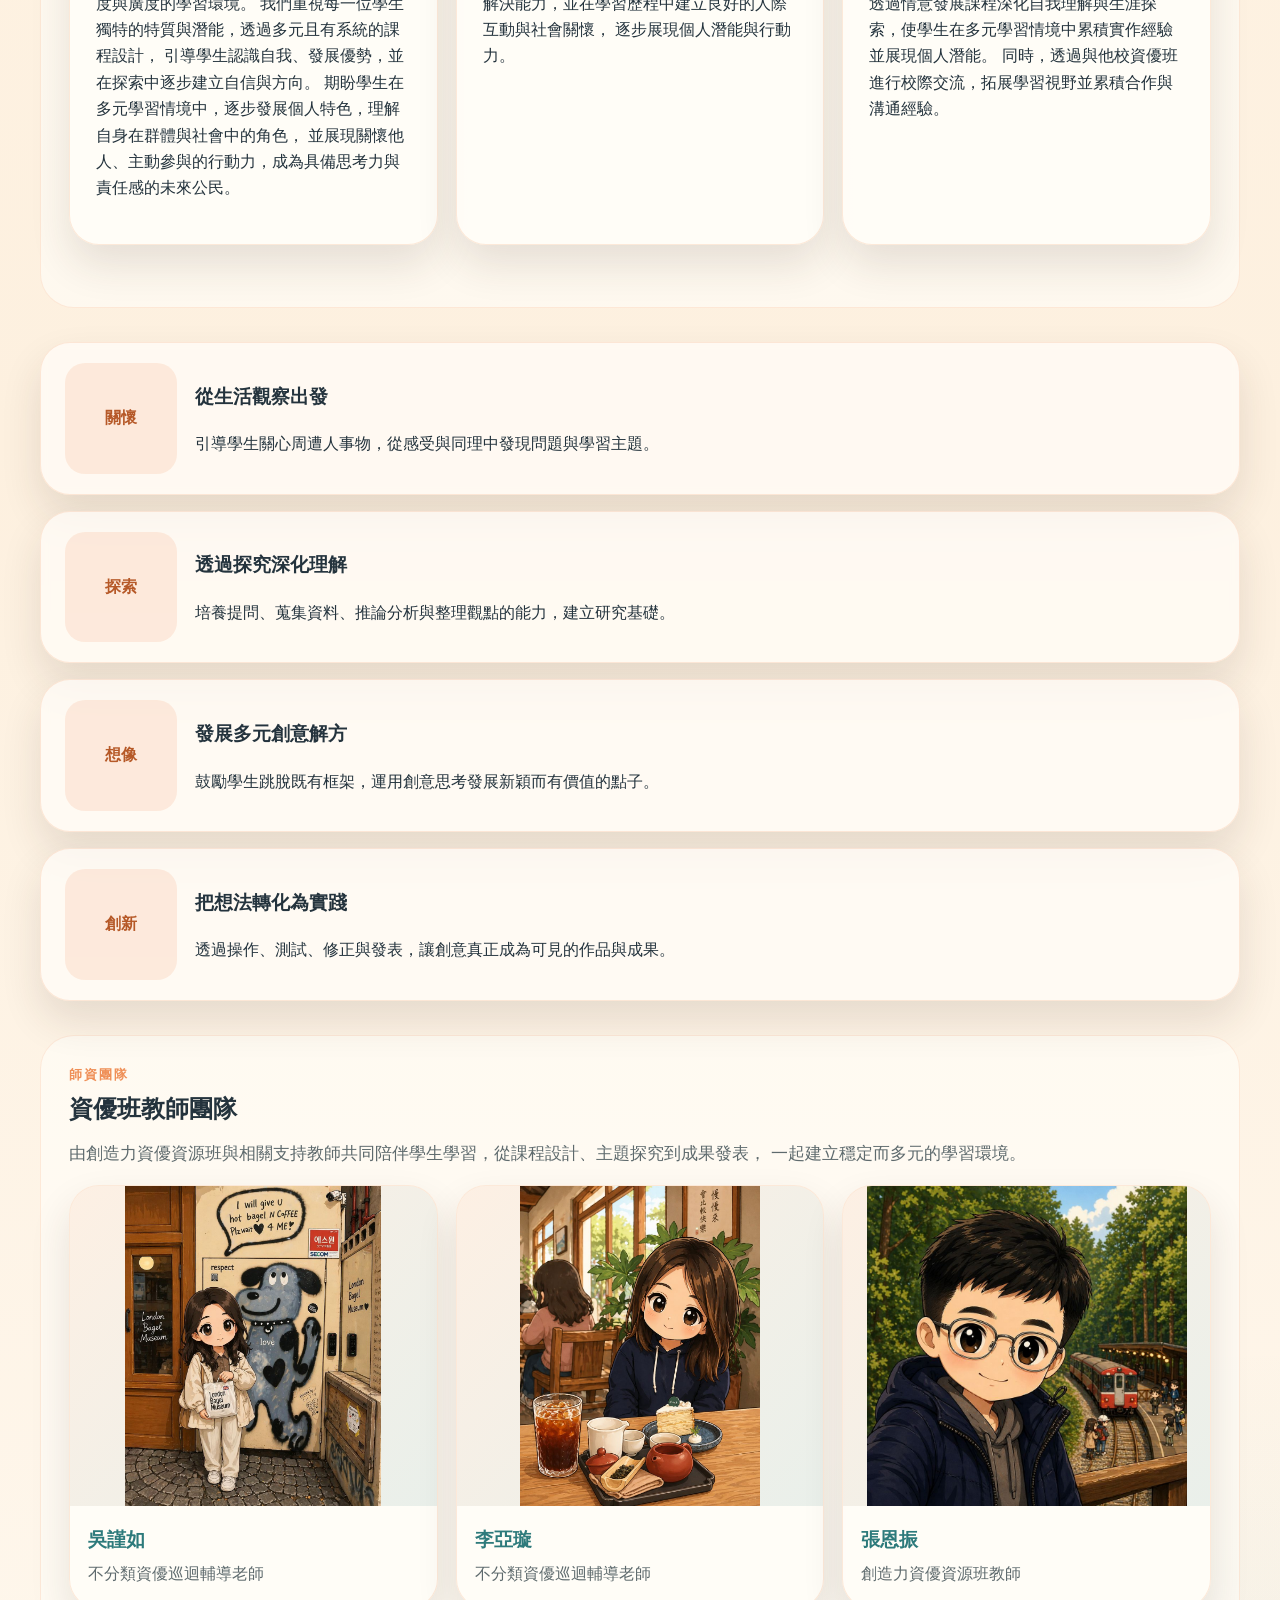
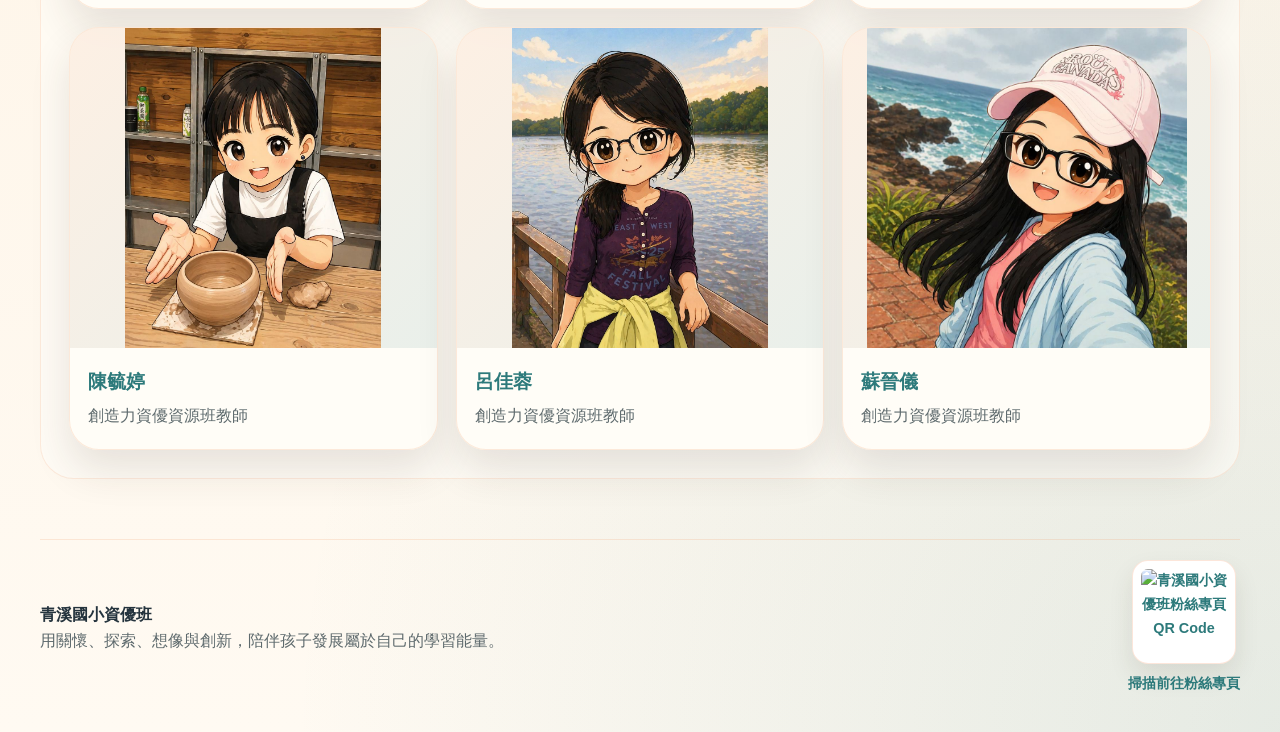
==== commit 3210dc70: "Add files via upload" ====
--- a/about.html
+++ b/about.html
@@ -17,7 +17,7 @@
       <a href="organization.html">組織圖</a>
       <a href="notices.html">公告資訊</a>
       <a class="active" href="about.html">班級介紹</a>
-      <a href="curriculum.html">課程</a>
+      <a href="curriculum.html">課程架構</a>
       <a href="highlights.html">活動剪影</a>
       <a href="contact.html">聯絡我們</a>
     </nav>
--- a/styles.css
+++ b/styles.css
@@ -530,14 +530,25 @@
   gap: 18px;
 }
 
-.feature-grid {
-  grid-template-columns: repeat(4, minmax(0, 1fr));
-}
-
-.feature-card,
-.gallery-card {
-  padding: 24px;
-}
+.feature-grid {
+  grid-template-columns: repeat(4, minmax(0, 1fr));
+}
+
+.notice-two-grid {
+  grid-template-columns: repeat(2, minmax(0, 1fr));
+  align-items: stretch;
+  width: 100%;
+}
+
+.notice-two-grid .feature-card {
+  padding: 34px 36px;
+  min-height: 330px;
+}
+
+.feature-card,
+.gallery-card {
+  padding: 24px;
+}
 
 .feature-card span {
   display: inline-flex;
@@ -1015,19 +1026,45 @@
   --hair: #3a312b;
 }
 
-.site-footer {
-  display: flex;
-  justify-content: space-between;
-  gap: 20px;
-  padding: 20px 0 36px;
-  color: var(--muted);
-}
-
-.footer-title {
-  margin: 0 0 6px;
-  color: var(--ink);
-  font-weight: 700;
-}
+.site-footer {
+  display: flex;
+  align-items: center;
+  justify-content: space-between;
+  gap: 20px;
+  padding: 20px 0 36px;
+  color: var(--muted);
+}
+
+.site-footer p {
+  margin: 0;
+}
+
+.footer-title {
+  margin: 0 0 6px;
+  color: var(--ink);
+  font-weight: 800;
+}
+
+.footer-qr {
+  display: grid;
+  justify-items: center;
+  gap: 8px;
+  flex: 0 0 auto;
+  color: var(--forest);
+  font-size: 0.9rem;
+  font-weight: 700;
+  text-align: center;
+}
+
+.footer-qr img {
+  width: 104px;
+  height: 104px;
+  padding: 8px;
+  border-radius: 16px;
+  background: #fff;
+  border: 1px solid rgba(239, 143, 87, 0.22);
+  box-shadow: 0 12px 24px rgba(55, 45, 32, 0.1);
+}
 
 @media (max-width: 960px) {
   .hero,
@@ -1049,11 +1086,16 @@
     grid-column: auto;
   }
 
-  .site-header,
-  .site-footer {
-    flex-direction: column;
-    align-items: flex-start;
-  }
+  .site-header,
+  .site-footer {
+    flex-direction: column;
+    align-items: flex-start;
+  }
+
+  .footer-qr {
+    justify-items: start;
+    text-align: left;
+  }
 
   .site-nav {
     justify-content: flex-start;
@@ -1553,12 +1595,19 @@
 }
 
 .special-scan-grid {
-  grid-template-columns: 76px 1fr 1fr;
+  --side-col: 76px;
+  --topic-col: 1fr;
+  grid-template-columns: var(--side-col) var(--topic-col) var(--topic-col);
   grid-template-rows: 78px repeat(4, 92px);
 }
 
 .subject-scan-grid {
-  grid-template-columns: 76px 1.18fr 1.14fr 1fr 1fr;
+  --side-col: 76px;
+  --subject-col-1: 1.18fr;
+  --subject-col-2: 1.14fr;
+  --subject-col-3: 1fr;
+  --subject-col-4: 1fr;
+  grid-template-columns: var(--side-col) var(--subject-col-1) var(--subject-col-2) var(--subject-col-3) var(--subject-col-4);
   grid-template-rows: 78px 184px 184px;
 }
 
@@ -1624,14 +1673,15 @@
 }
 
 .scan-column:first-child .scan-section-title {
-  width: calc(100% - 76px);
-  margin-left: 76px;
+  justify-self: start;
+  width: calc(100% - var(--title-offset, 76px));
+  margin-left: var(--title-offset, 76px);
 }
 
 .scan-column:nth-child(2) .scan-section-title {
   justify-self: start;
   width: max-content;
-  margin-left: calc(53.7037% + 35px);
+  margin-left: calc(var(--title-offset, 76px) + (100% - var(--title-offset, 76px)) * 0.535);
   transform: translateX(-50%);
 }
 
@@ -1693,21 +1743,26 @@
   }
 
   .scan-column:first-child .scan-section-title {
-    width: calc(100% - 56px);
-    margin-left: 56px;
+    --title-offset: 56px;
   }
 
   .scan-column:nth-child(2) .scan-section-title {
-    margin-left: calc(50% + 28px);
+    --title-offset: 56px;
+    margin-left: calc(var(--title-offset) + (100% - var(--title-offset)) * 0.5);
   }
 
   .special-scan-grid {
-    grid-template-columns: 56px repeat(2, 102px);
+    --side-col: 56px;
+    --topic-col: 102px;
     width: 260px;
   }
 
   .subject-scan-grid {
-    grid-template-columns: 56px repeat(4, 93px);
+    --side-col: 56px;
+    --subject-col-1: 93px;
+    --subject-col-2: 93px;
+    --subject-col-3: 93px;
+    --subject-col-4: 93px;
     width: 428px;
   }
 
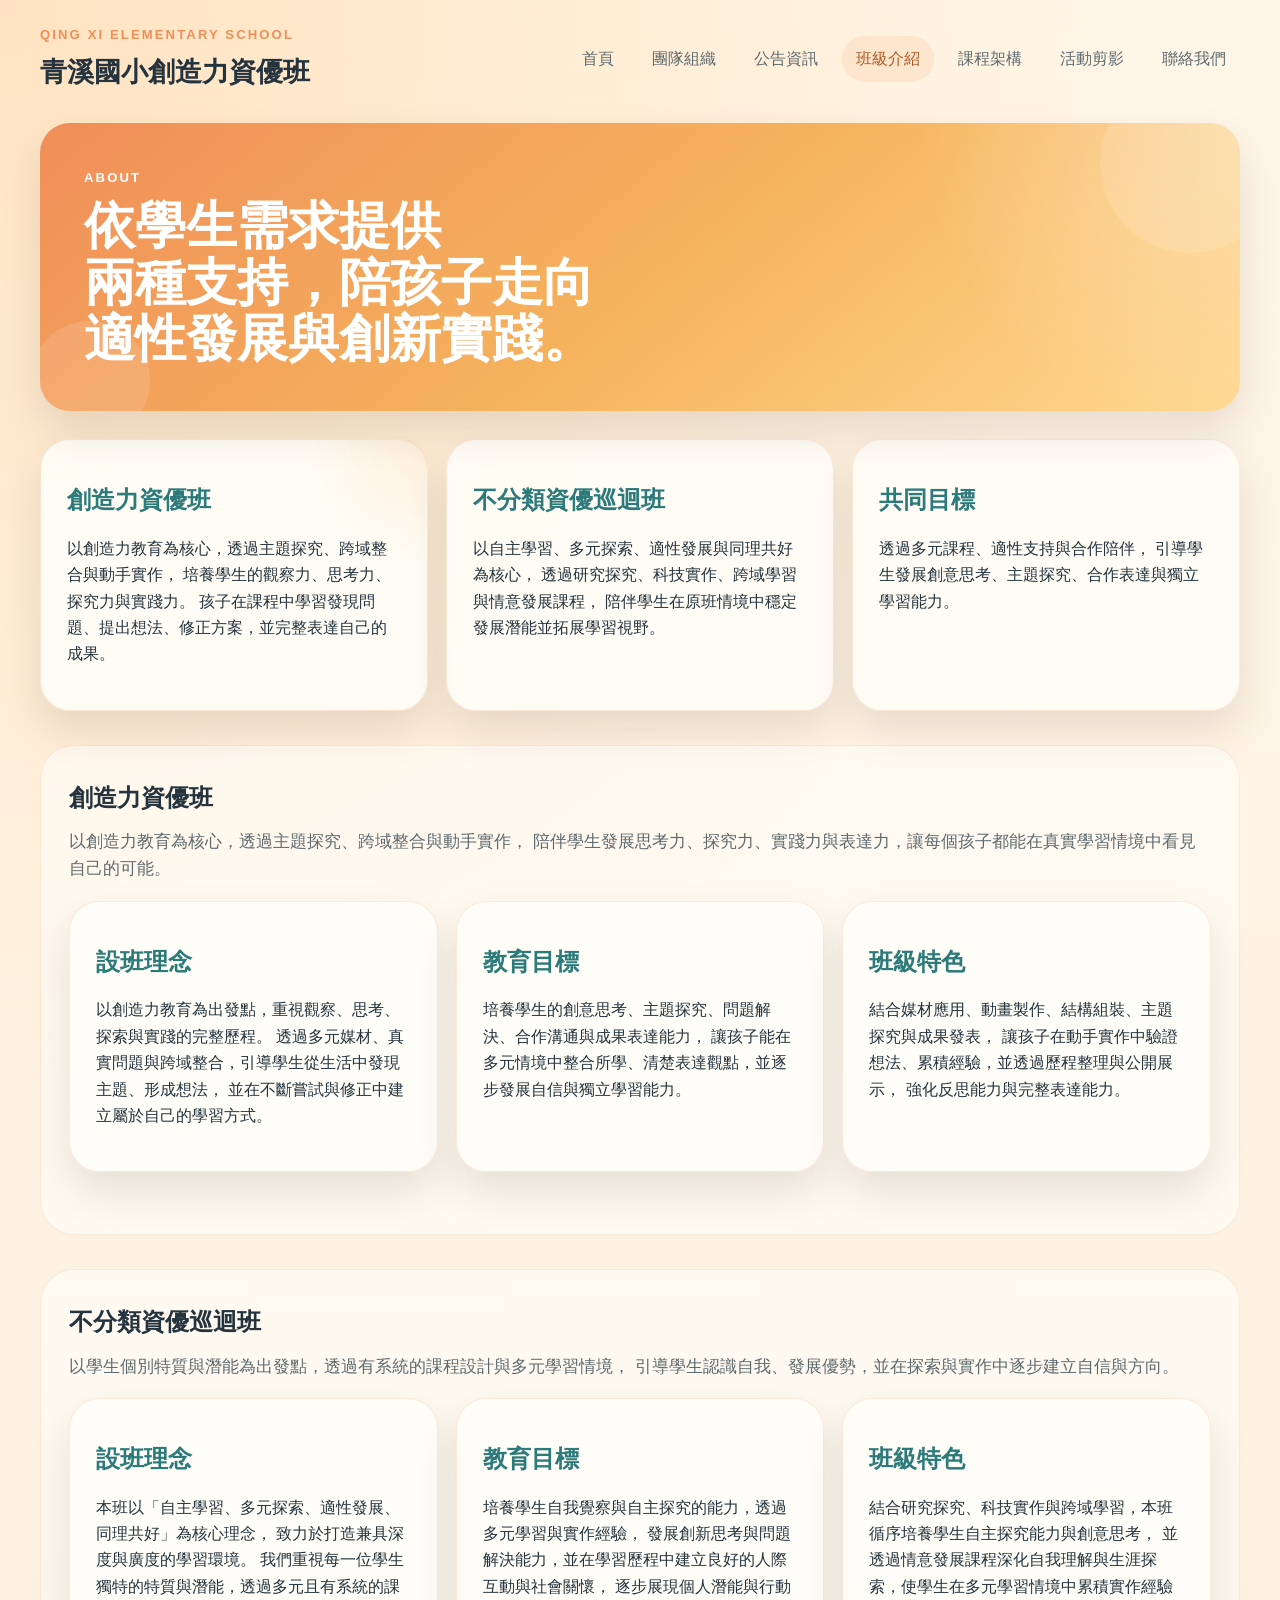
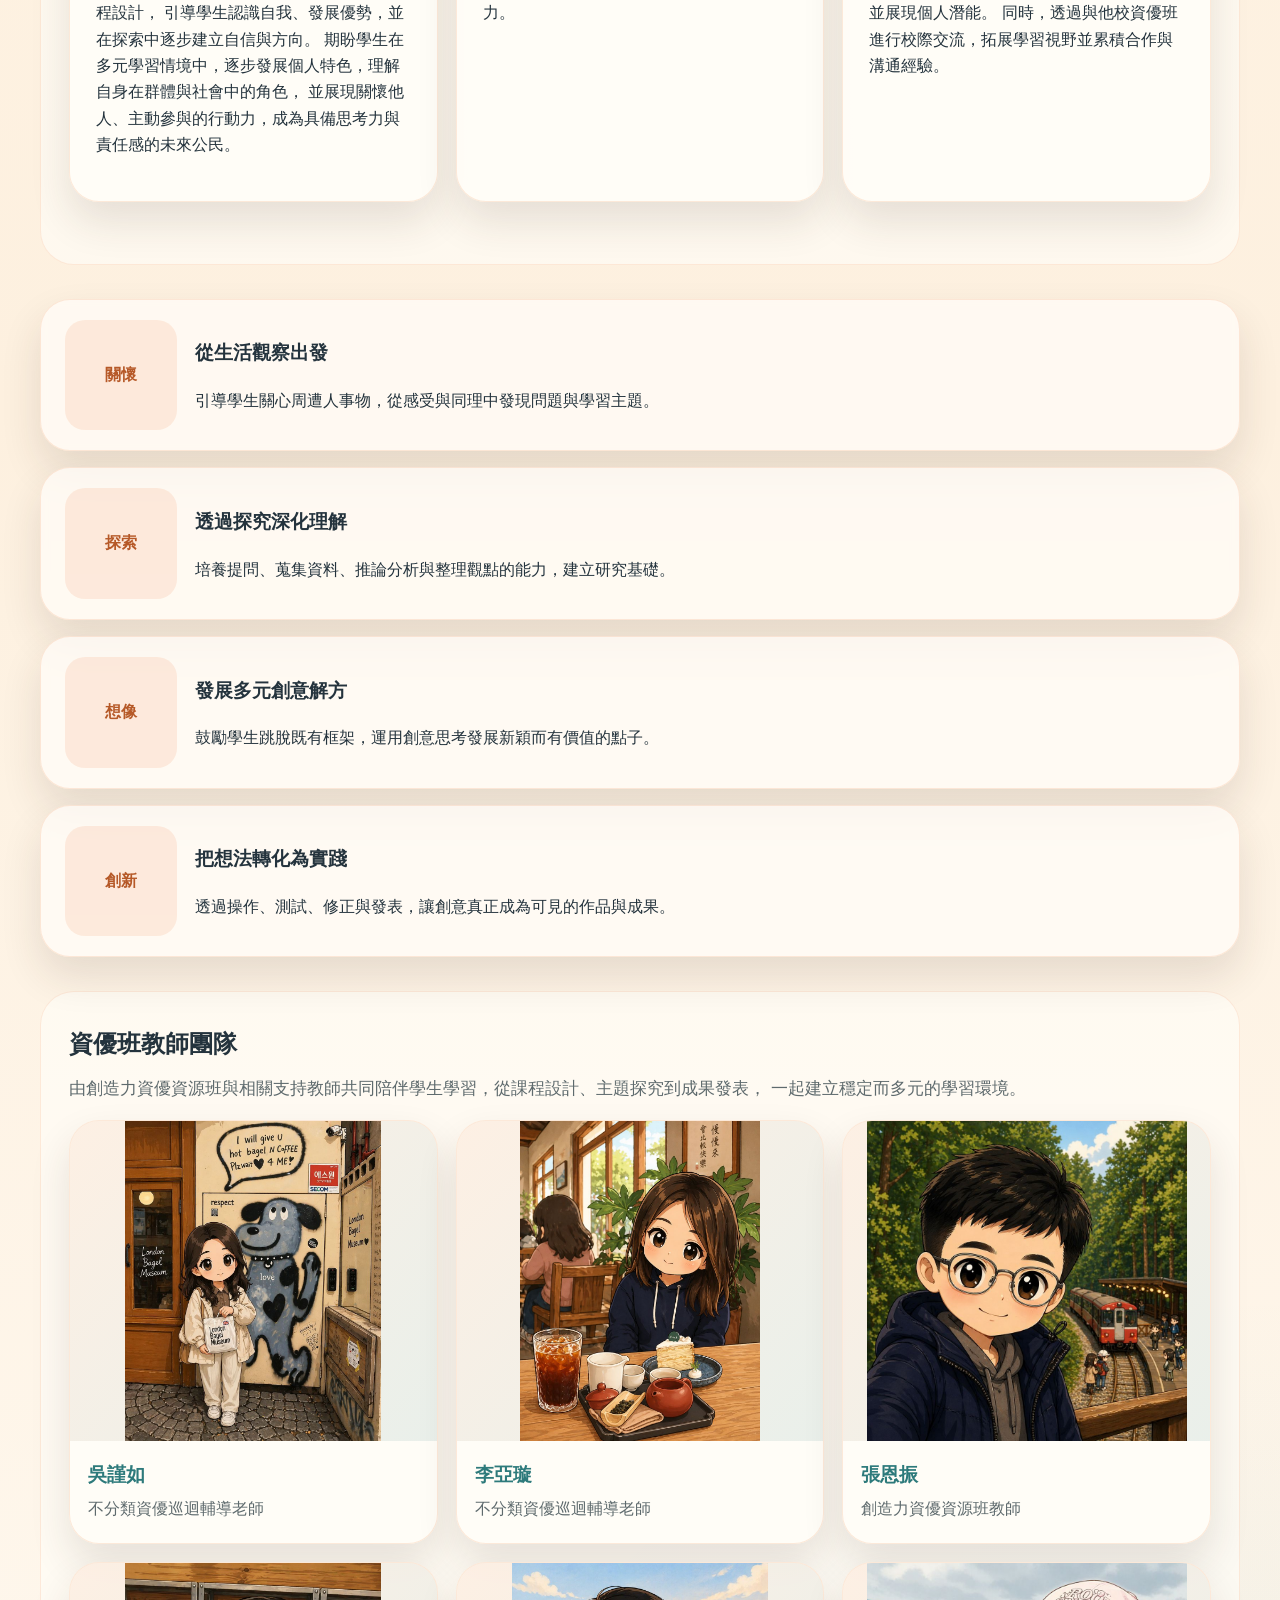
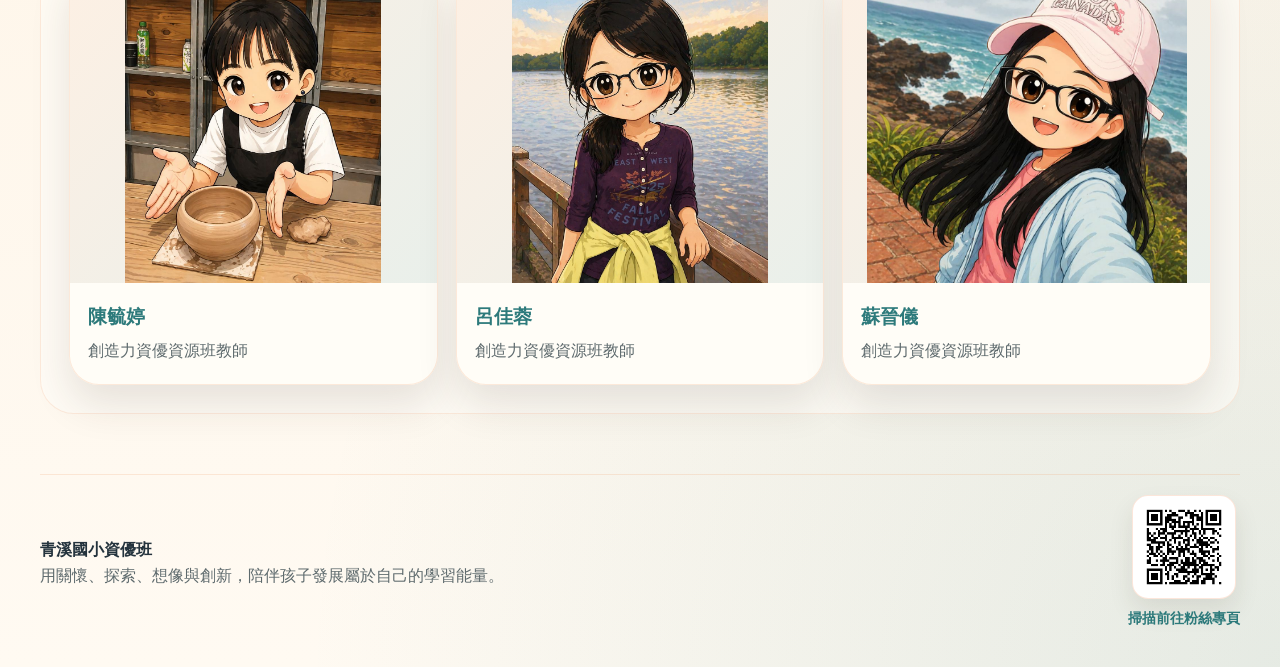
==== commit fc490bbd: "Add files via upload" ====
--- a/about.html
+++ b/about.html
@@ -14,7 +14,7 @@
     </div>
     <nav class="site-nav">
       <a href="index.html">首頁</a>
-      <a href="organization.html">組織圖</a>
+      <a href="organization.html">團隊組織</a>
       <a href="notices.html">公告資訊</a>
       <a class="active" href="about.html">班級介紹</a>
       <a href="curriculum.html">課程架構</a>
@@ -57,7 +57,6 @@
 
     <section class="section soft">
       <div class="section-head">
-        <p class="eyebrow">創造力資優班介紹</p>
         <h2>創造力資優班</h2>
         <p class="body-text">
           以創造力教育為核心，透過主題探究、跨域整合與動手實作，
@@ -93,7 +92,6 @@
 
     <section class="section soft">
       <div class="section-head">
-        <p class="eyebrow">巡迴班介紹</p>
         <h2>不分類資優巡迴班</h2>
         <p class="body-text">
           以學生個別特質與潛能為出發點，透過有系統的課程設計與多元學習情境，
@@ -164,7 +162,6 @@
 
     <section class="section soft">
       <div class="section-head">
-        <p class="eyebrow">師資團隊</p>
         <h2>資優班教師團隊</h2>
         <p class="body-text">
           由創造力資優資源班與相關支持教師共同陪伴學生學習，從課程設計、主題探究到成果發表，
--- a/styles.css
+++ b/styles.css
@@ -540,9 +540,47 @@
   width: 100%;
 }
 
+.notice-three-grid {
+  grid-template-columns: repeat(3, minmax(0, 1fr));
+  align-items: stretch;
+  width: 100%;
+}
+
 .notice-two-grid .feature-card {
   padding: 34px 36px;
   min-height: 330px;
+}
+
+.notice-three-grid .feature-card {
+  min-height: 260px;
+}
+
+.exhibition-info-grid {
+  grid-template-columns: repeat(4, minmax(0, 1fr));
+  margin-bottom: 20px;
+}
+
+.exhibition-info-grid .feature-card {
+  padding: 24px;
+  min-height: 150px;
+}
+
+.exhibition-info-grid .feature-card h3 {
+  margin-top: 0;
+}
+
+.exhibition-info-grid .feature-card p {
+  color: var(--ink);
+  font-size: 1.2rem;
+  font-weight: 800;
+}
+
+.exhibition-preview-head {
+  margin-top: 34px;
+}
+
+.exhibition-preview-grid {
+  margin-top: 12px;
 }
 
 .feature-card,
